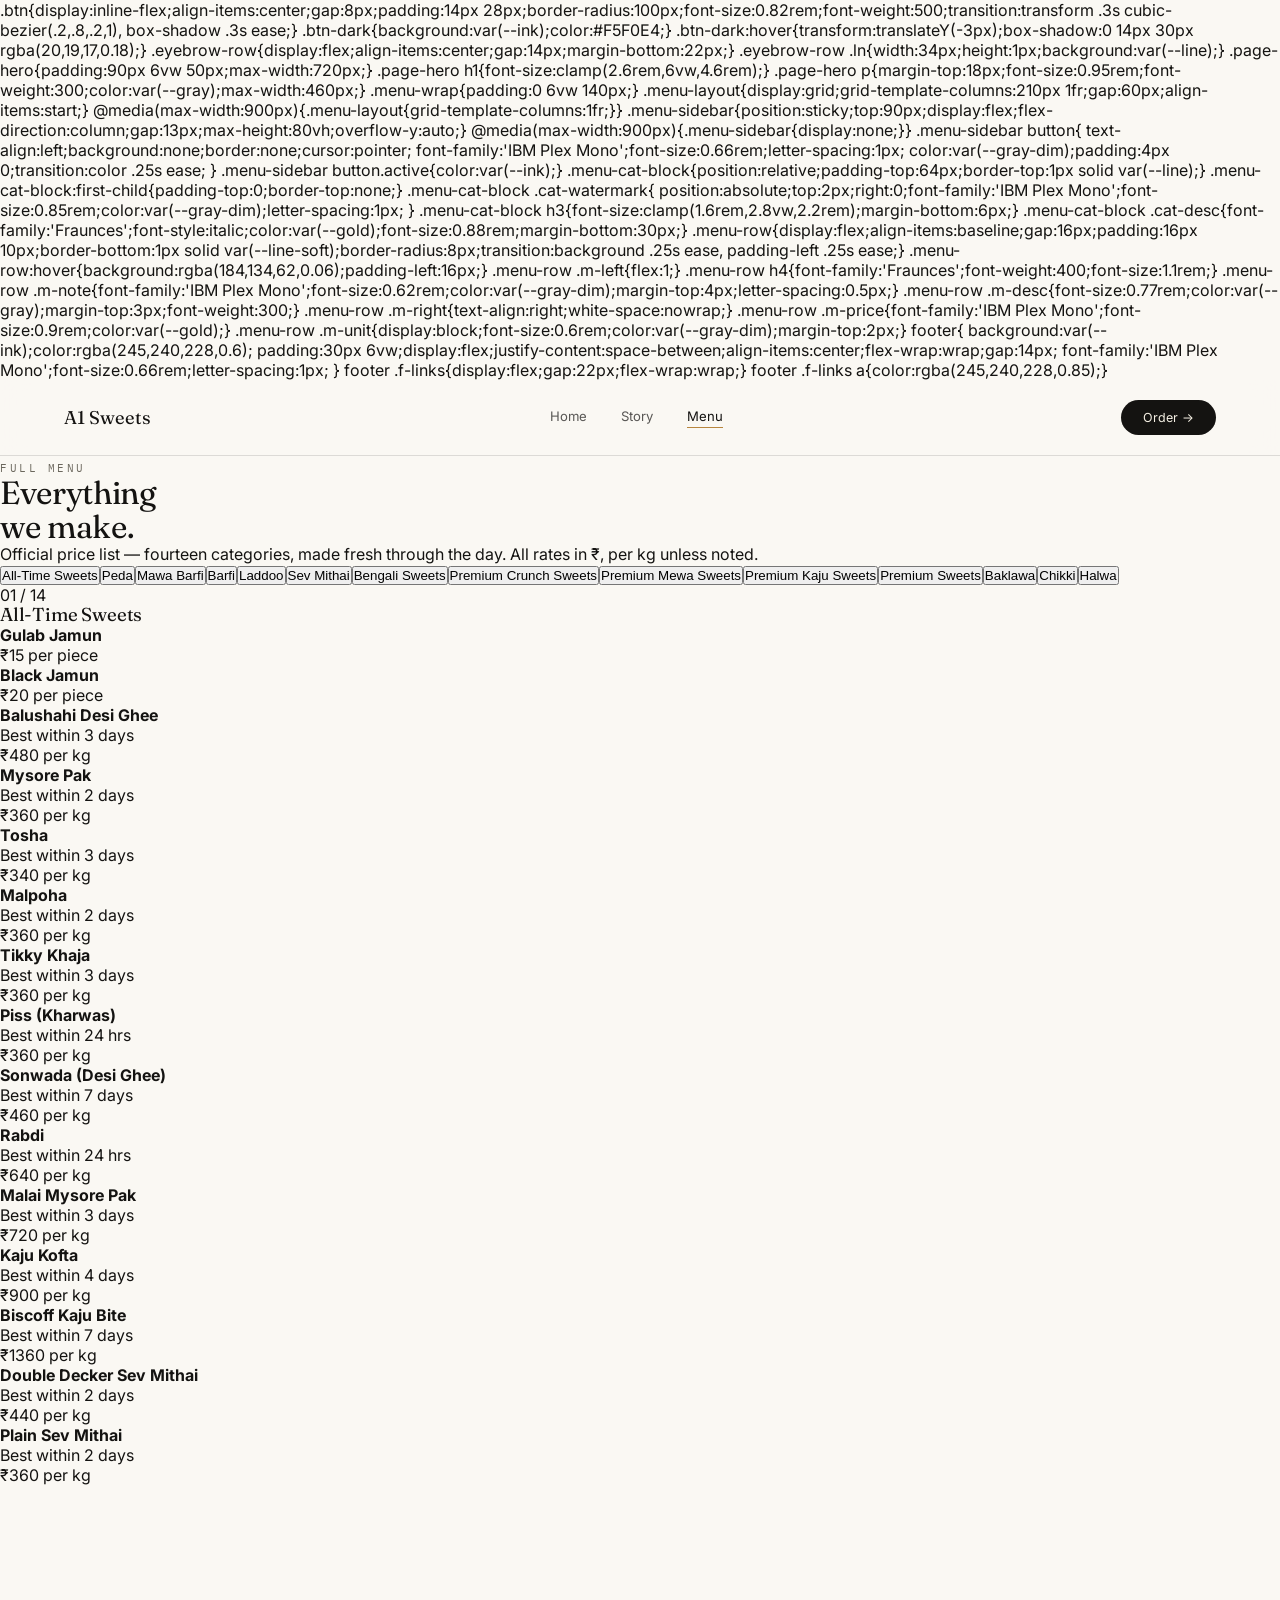
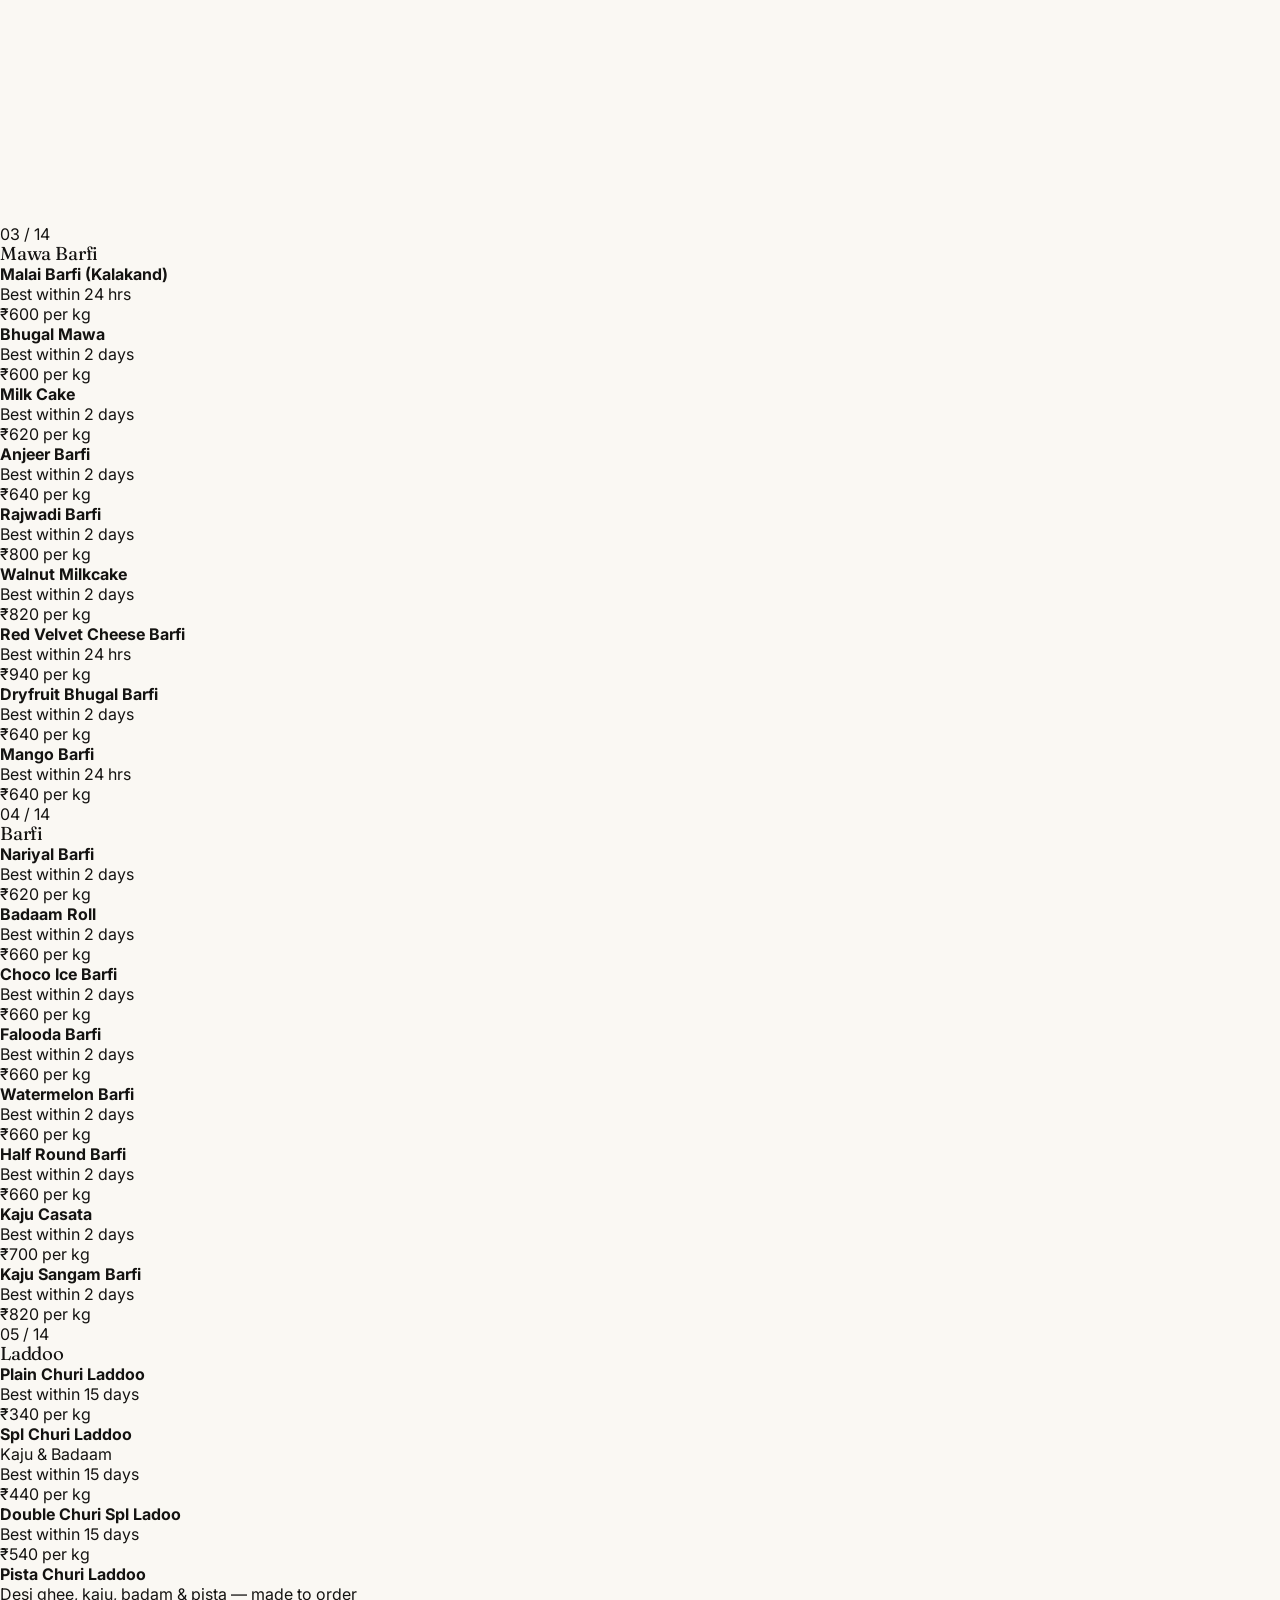
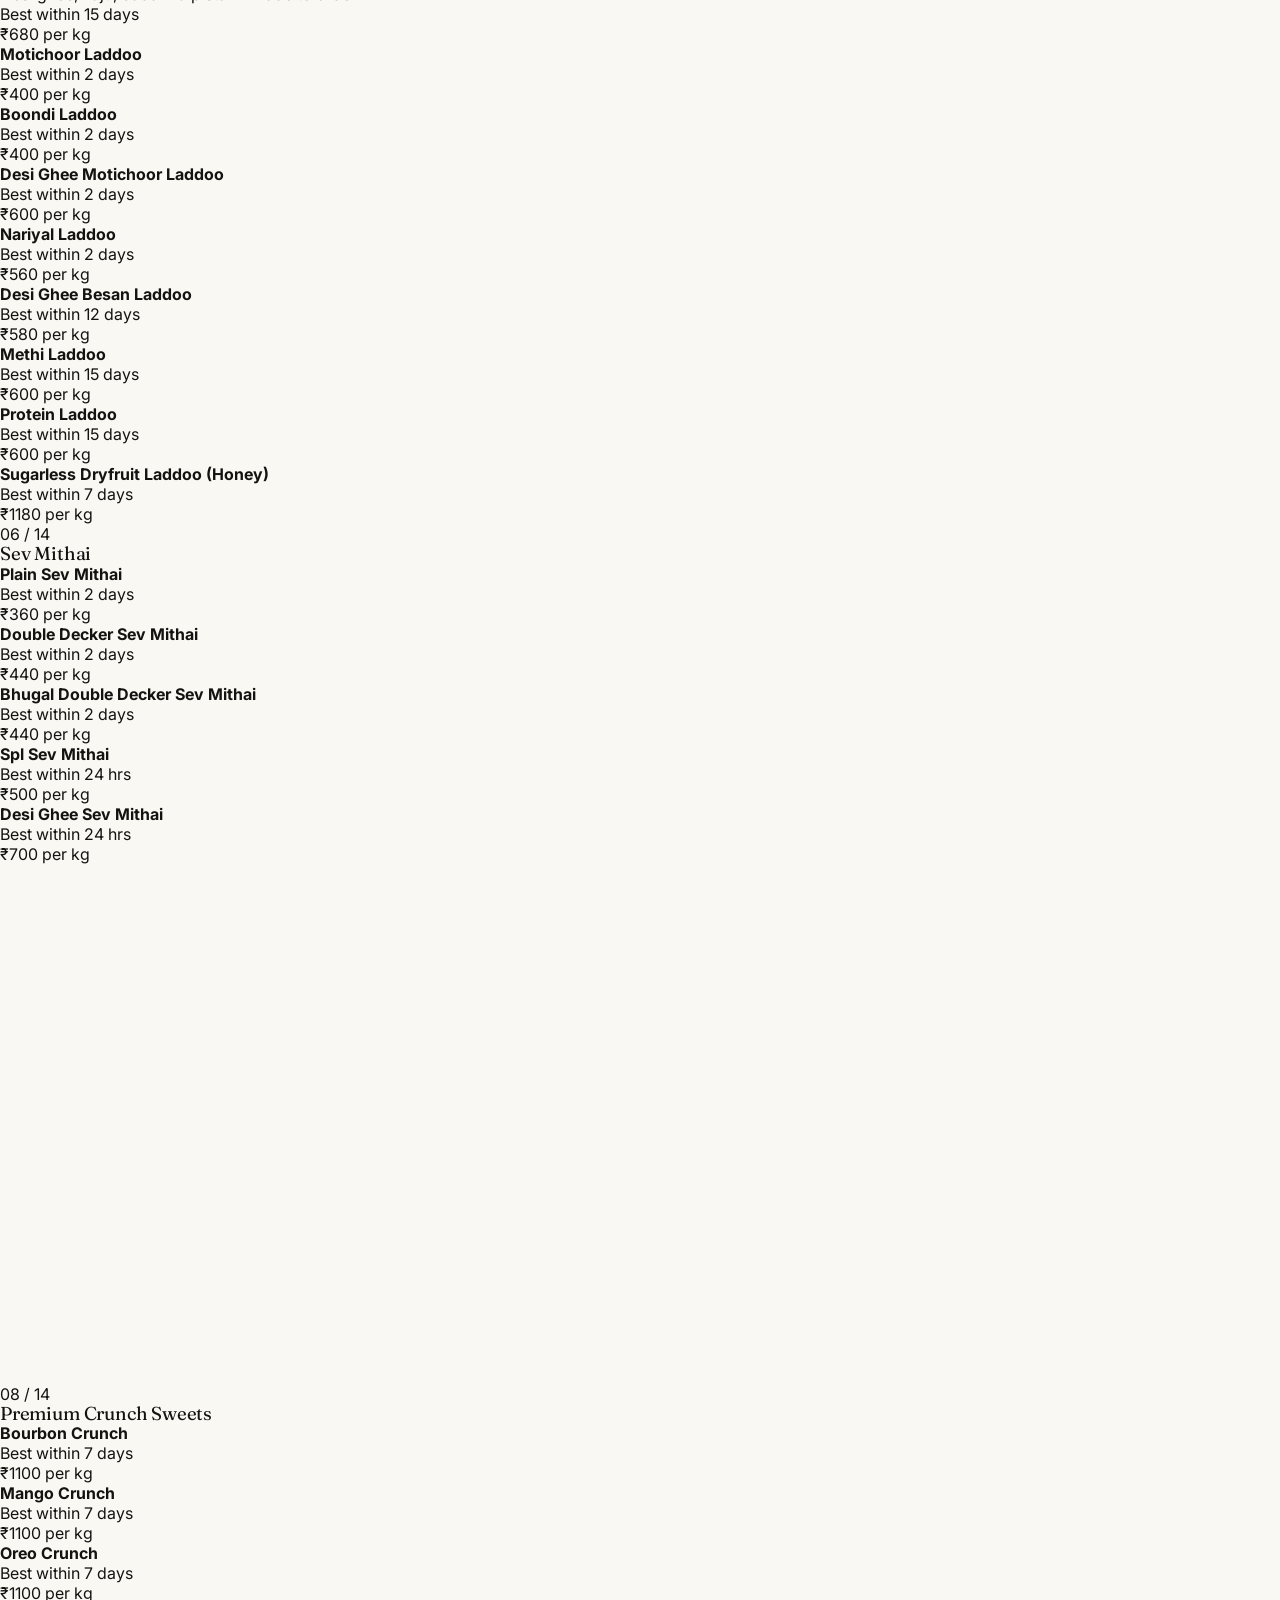
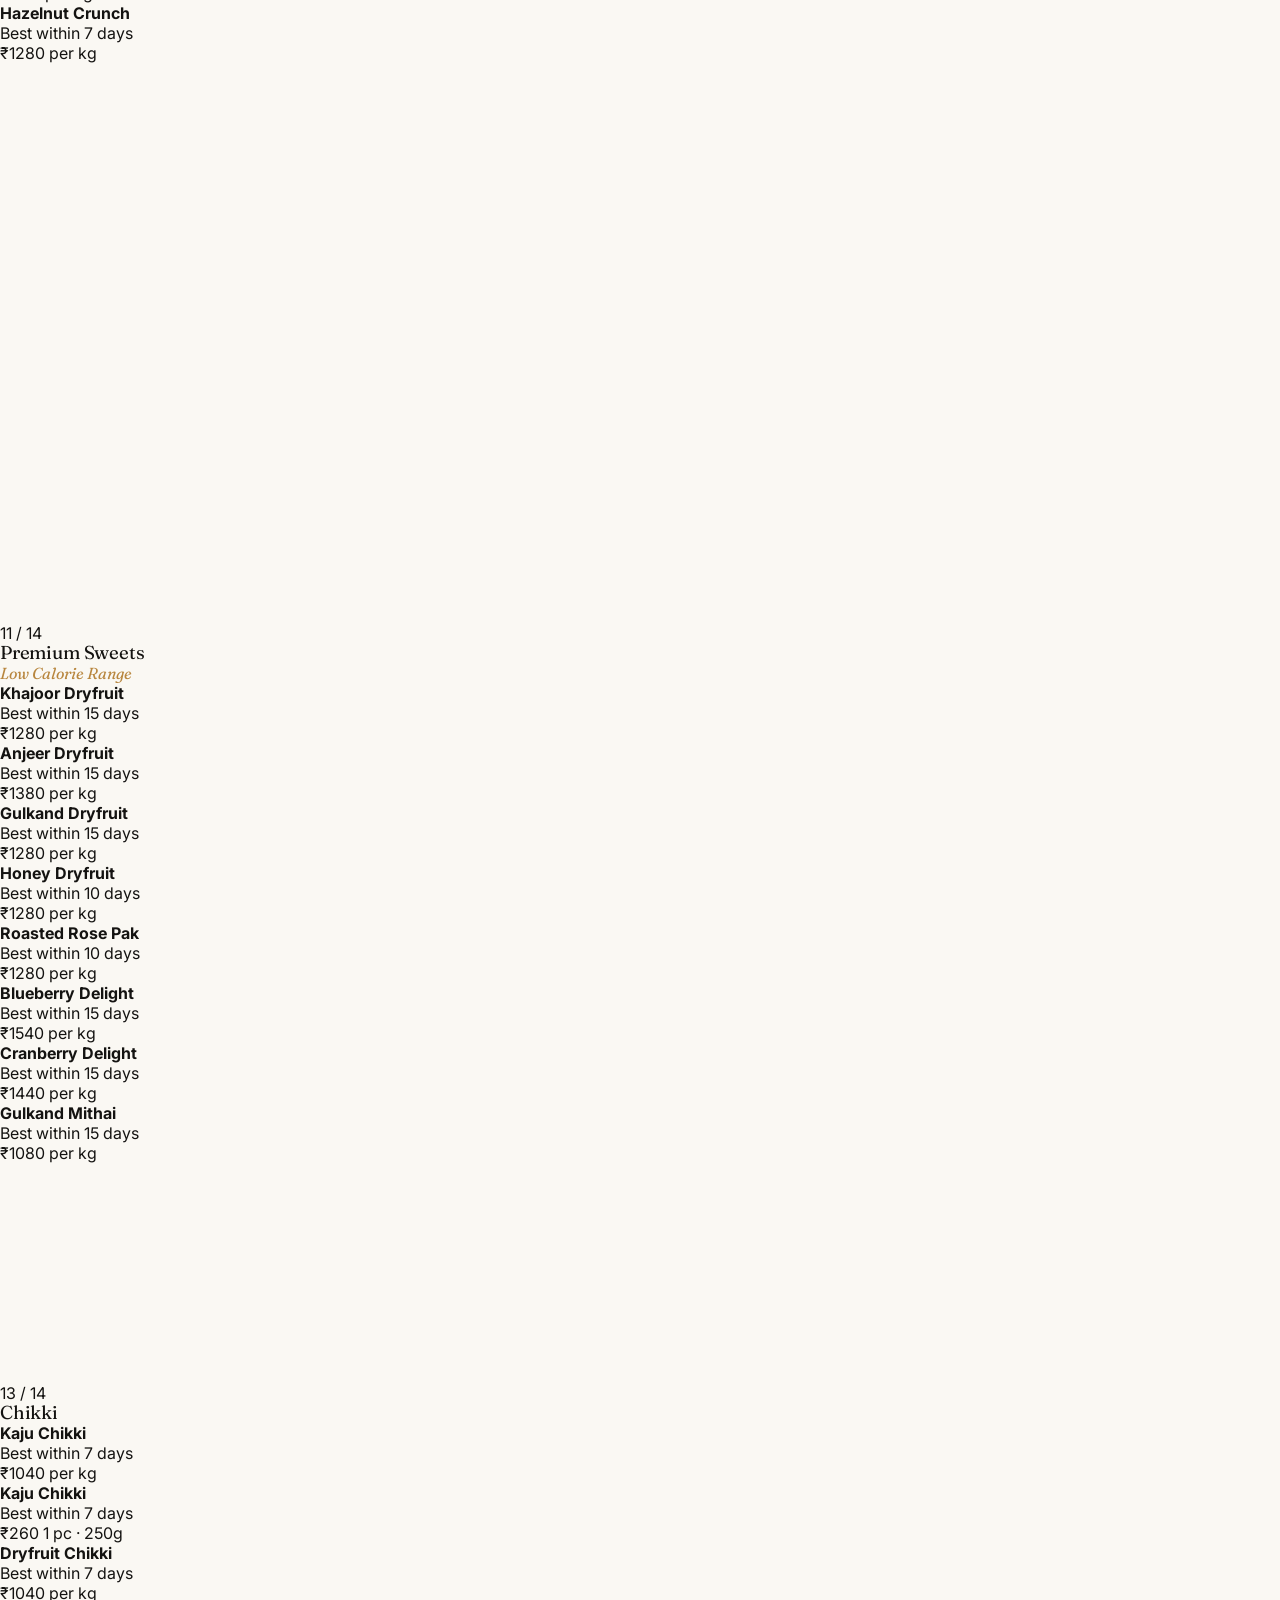
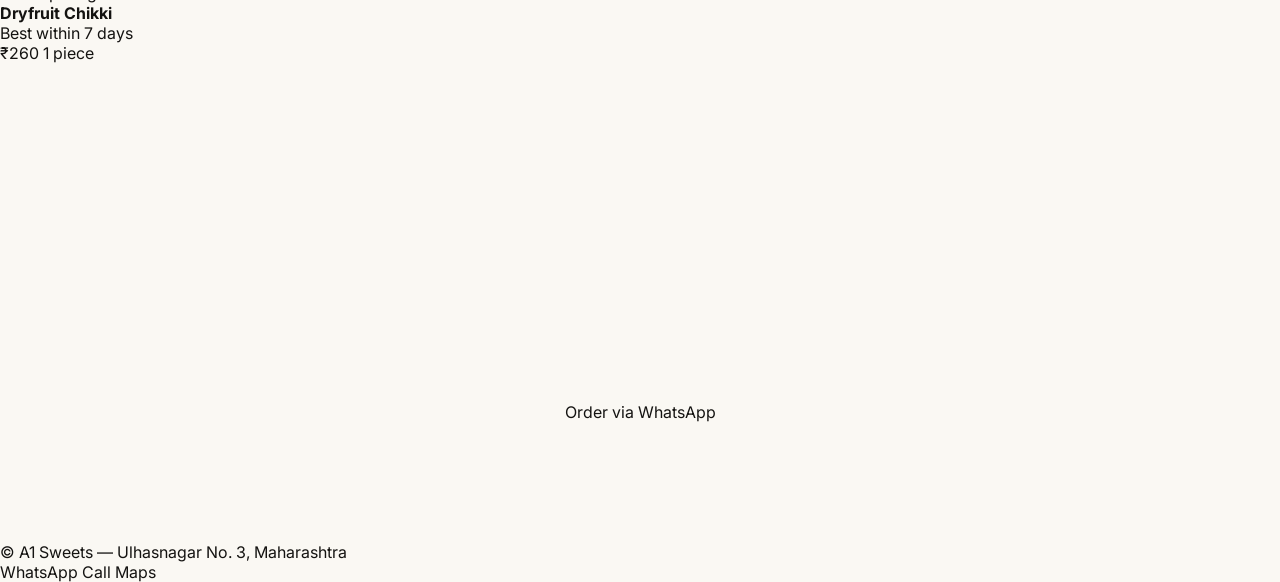
==== menu.html @ 5fde77cf "Add files via upload" ====
<!DOCTYPE html>
<html lang="en">
<head>
<meta charset="UTF-8">
<meta name="viewport" content="width=device-width, initial-scale=1.0">
<title>Full Menu — A1 Sweets</title>
<meta name="description" content="Complete price list — A1 Sweets, Ulhasnagar. Fourteen categories, made fresh daily.">
<link rel="preconnect" href="https://fonts.googleapis.com">
<link href="https://fonts.googleapis.com/css2?family=Fraunces:ital,opsz,wght@0,9..144,300;0,9..144,400;0,9..144,500;0,9..144,600;1,9..144,400;1,9..144,500&family=Inter:wght@300;400;500;600;700&family=IBM+Plex+Mono:wght@400;500&display=swap" rel="stylesheet">
<link rel="icon" href="data:image/svg+xml,%3Csvg xmlns='http://www.w3.org/2000/svg' viewBox='0 0 100 100'%3E%3Crect width='100' height='100' fill='%23141311'/%3E%3Ctext x='50' y='62' font-family='Georgia,serif' font-size='46' fill='%23D8A857' text-anchor='middle'%3EA1%3C/text%3E%3C/svg%3E">
<style>
  :root{
    --bg:#FAF8F3; --panel:#F2EEE3; --ink:#141311; --gray:#6B675D; --gray-dim:#C7C0AF;
    --gold:#B8863E; --gold-bright:#D8A857; --line: rgba(20,19,17,0.13); --line-soft: rgba(20,19,17,0.07);
  }
  *{margin:0;padding:0;box-sizing:border-box;}
  body{background:var(--bg);color:var(--ink);font-family:'Inter',sans-serif;-webkit-font-smoothing:antialiased;
    opacity:0;transition:opacity .6s ease;}
  body.loaded{opacity:1;}
  h1,h2,h3{font-family:'Fraunces',serif;font-weight:400;line-height:1.06;letter-spacing:-0.01em;}
  i,em{font-style:italic;font-family:'Fraunces',serif;color:var(--gold);}
  .eyebrow{font-family:'IBM Plex Mono',monospace;font-size:0.68rem;letter-spacing:2.5px;text-transform:uppercase;color:var(--gray);}
  a{color:inherit;text-decoration:none;}
  section{position:relative;}
  ::selection{background:var(--ink);color:var(--bg);}

  .reveal{opacity:0;transform:translateY(24px);transition:opacity .8s cubic-bezier(.2,.7,.2,1), transform .8s cubic-bezier(.2,.7,.2,1);}
  .reveal.in{opacity:1;transform:translateY(0);}
  @media (prefers-reduced-motion: reduce){ .reveal{opacity:1;transform:none;transition:none;} }

  #totop{
    position:fixed;right:22px;bottom:22px;z-index:90;
    width:46px;height:46px;border-radius:50%;background:var(--ink);color:#F5F0E4;
    display:flex;align-items:center;justify-content:center;font-size:1rem;
    opacity:0;pointer-events:none;transform:translateY(10px);
    transition:opacity .3s ease, transform .3s ease;
  }
  #totop.show{opacity:1;pointer-events:auto;transform:translateY(0);}

  nav{
    position:sticky;top:0;z-index:100;
    display:flex;justify-content:space-between;align-items:center;
    padding:20px 5vw;background:rgba(250,248,243,0.88);backdrop-filter:blur(14px);
    border-bottom:1px solid var(--line);
  }
  nav .logotype{font-family:'Fraunces';font-size:1.15rem;}
  nav .nav-links{display:flex;gap:34px;font-size:0.82rem;}
  nav .nav-links a{opacity:0.7;transition:opacity .2s;position:relative;padding-bottom:4px;}
  nav .nav-links a.active, nav .nav-links a:hover{opacity:1;}
  nav .nav-links a.active::after{content:"";position:absolute;left:0;right:0;bottom:0;height:1px;background:var(--gold);}
  nav .nav-cta{background:var(--ink);color:#F5F0E4;padding:10px 22px;border-radius:100px;font-size:0.78rem;transition:transform .25s ease;}
  nav .nav-cta:hover{transform:scale(1.04);}
  #burger{display:none;background:none;border:none;cursor:pointer;width:26px;height:18px;position:relative;}
  #burger span{position:absolute;left:0;right:0;height:1px;background:var(--ink);transition:transform .3s ease, opacity .3s ease;}
  #burger span:nth-child(1){top:0;}
  #burger span:nth-child(2){top:50%;transform:translateY(-50%);}
  #burger span:nth-child(3){bottom:0;}
  #burger.open span:nth-child(1){transform:translateY(8.5px) rotate(45deg);}
  #burger.open span:nth-child(2){opacity:0;}
  #burger.open span:nth-child(3){transform:translateY(-8.5px) rotate(-45deg);}
  @media(max-width:760px){
    nav .nav-links{
      display:flex;flex-direction:column;gap:0;
      position:fixed;top:66px;left:0;right:0;background:var(--bg);
      border-bottom:1px solid var(--line);max-height:0;overflow:hidden;transition:max-height .35s ease;
    }
    nav .nav-links.open{max-height:260px;}
    nav .nav-links a{padding:16px 5vw;border-bottom:1px solid var(--line-soft);opacity:1;font-size:0.95rem;}
    nav .nav-links a.active::after{display:none;}
    nav .nav-links a.active{color:var(--gold);}
    #burger{display:block;}
  }

  /* mobile category strip (replaces hidden sidebar) */
  .cat-strip{display:none;}
  @media(max-width:900px){
    .cat-strip{
      display:flex;gap:8px;overflow-x:auto;padding:4px 6vw 18px;
      position:sticky;top:65px;z-index:50;background:var(--bg);
      border-bottom:1px solid var(--line);
    }
    .cat-strip::-webkit-scrollbar{display:none;}
    .cat-strip button{
      flex:none;padding:8px 16px;border-radius:100px;border:1px solid var(--line);
      background:none;font-family:'IBM Plex Mono';font-size:0.65rem;color:var(--gray);white-space:nowrap;
    }
    .cat-strip button.active{background:var(--ink);color:#F5F0E4;border-color:var(--ink);}
  }
</style>


  .btn{display:inline-flex;align-items:center;gap:8px;padding:14px 28px;border-radius:100px;font-size:0.82rem;font-weight:500;transition:transform .3s cubic-bezier(.2,.8,.2,1), box-shadow .3s ease;}
  .btn-dark{background:var(--ink);color:#F5F0E4;}
  .btn-dark:hover{transform:translateY(-3px);box-shadow:0 14px 30px rgba(20,19,17,0.18);}

  .eyebrow-row{display:flex;align-items:center;gap:14px;margin-bottom:22px;}
  .eyebrow-row .ln{width:34px;height:1px;background:var(--line);}

  .page-hero{padding:90px 6vw 50px;max-width:720px;}
  .page-hero h1{font-size:clamp(2.6rem,6vw,4.6rem);}
  .page-hero p{margin-top:18px;font-size:0.95rem;font-weight:300;color:var(--gray);max-width:460px;}

  .menu-wrap{padding:0 6vw 140px;}
  .menu-layout{display:grid;grid-template-columns:210px 1fr;gap:60px;align-items:start;}
  @media(max-width:900px){.menu-layout{grid-template-columns:1fr;}}
  .menu-sidebar{position:sticky;top:90px;display:flex;flex-direction:column;gap:13px;max-height:80vh;overflow-y:auto;}
  @media(max-width:900px){.menu-sidebar{display:none;}}
  .menu-sidebar button{
    text-align:left;background:none;border:none;cursor:pointer;
    font-family:'IBM Plex Mono';font-size:0.66rem;letter-spacing:1px;
    color:var(--gray-dim);padding:4px 0;transition:color .25s ease;
  }
  .menu-sidebar button.active{color:var(--ink);}

  .menu-cat-block{position:relative;padding-top:64px;border-top:1px solid var(--line);}
  .menu-cat-block:first-child{padding-top:0;border-top:none;}
  .menu-cat-block .cat-watermark{
    position:absolute;top:2px;right:0;font-family:'IBM Plex Mono';font-size:0.85rem;color:var(--gray-dim);letter-spacing:1px;
  }
  .menu-cat-block h3{font-size:clamp(1.6rem,2.8vw,2.2rem);margin-bottom:6px;}
  .menu-cat-block .cat-desc{font-family:'Fraunces';font-style:italic;color:var(--gold);font-size:0.88rem;margin-bottom:30px;}
  .menu-row{display:flex;align-items:baseline;gap:16px;padding:16px 10px;border-bottom:1px solid var(--line-soft);border-radius:8px;transition:background .25s ease, padding-left .25s ease;}
  .menu-row:hover{background:rgba(184,134,62,0.06);padding-left:16px;}
  .menu-row .m-left{flex:1;}
  .menu-row h4{font-family:'Fraunces';font-weight:400;font-size:1.1rem;}
  .menu-row .m-note{font-family:'IBM Plex Mono';font-size:0.62rem;color:var(--gray-dim);margin-top:4px;letter-spacing:0.5px;}
  .menu-row .m-desc{font-size:0.77rem;color:var(--gray);margin-top:3px;font-weight:300;}
  .menu-row .m-right{text-align:right;white-space:nowrap;}
  .menu-row .m-price{font-family:'IBM Plex Mono';font-size:0.9rem;color:var(--gold);}
  .menu-row .m-unit{display:block;font-size:0.6rem;color:var(--gray-dim);margin-top:2px;}

  footer{
    background:var(--ink);color:rgba(245,240,228,0.6);
    padding:30px 6vw;display:flex;justify-content:space-between;align-items:center;flex-wrap:wrap;gap:14px;
    font-family:'IBM Plex Mono';font-size:0.66rem;letter-spacing:1px;
  }
  footer .f-links{display:flex;gap:22px;flex-wrap:wrap;}
  footer .f-links a{color:rgba(245,240,228,0.85);}
</style>
</head>
<body>

<nav>
  <div class="logotype">A1 Sweets</div>
  <div class="nav-links" id="nav-links">
    <a href="index.html">Home</a>
    <a href="story.html">Story</a>
    <a href="menu.html" class="active">Menu</a>
  </div>
  <div style="display:flex;align-items:center;gap:18px;">
    <a class="nav-cta" href="https://wa.me/919881217775" target="_blank">Order →</a>
    <button id="burger" aria-label="Menu"><span></span><span></span><span></span></button>
  </div>
</nav>

<div class="page-hero reveal in">
  <div class="eyebrow-row"><span class="eyebrow">Full Menu</span><span class="ln"></span></div>
  <h1>Everything<br>we make.</h1>
  <p>Official price list — fourteen categories, made fresh through the day. All rates in ₹, per kg unless noted.</p>
</div>

<div class="cat-strip" id="cat-strip"></div>

<div class="menu-wrap">
  <div class="menu-layout">
    <div class="menu-sidebar" id="menu-sidebar"></div>
    <div id="menu-catalogue"></div>
  </div>
</div>

<section style="padding:0 6vw 120px;text-align:center;">
  <a class="btn btn-dark" href="https://wa.me/919881217775" target="_blank">Order via WhatsApp</a>
</section>

<footer>
  <span>© A1 Sweets — Ulhasnagar No. 3, Maharashtra</span>
  <div class="f-links">
    <a href="https://wa.me/919881217775" target="_blank">WhatsApp</a>
    <a href="tel:+919881217775">Call</a>
    <a href="https://www.google.com/maps/place/?q=place_id:ChIJJ5w2LxWU5zsRBWfB-OZJGVU" target="_blank">Maps</a>
  </div>
</footer>

<button id="totop" aria-label="Back to top">↑</button>

<script>
  const MENU_DATA = [
    { cat:"All-Time Sweets", items:[
      {n:"Gulab Jamun", r:15, u:"per piece"},
      {n:"Black Jamun", r:20, u:"per piece"},
      {n:"Balushahi Desi Ghee", r:480, u:"per kg", note:"Best within 3 days"},
      {n:"Mysore Pak", r:360, u:"per kg", note:"Best within 2 days"},
      {n:"Tosha", r:340, u:"per kg", note:"Best within 3 days"},
      {n:"Malpoha", r:360, u:"per kg", note:"Best within 2 days"},
      {n:"Tikky Khaja", r:360, u:"per kg", note:"Best within 3 days"},
      {n:"Piss (Kharwas)", r:360, u:"per kg", note:"Best within 24 hrs"},
      {n:"Sonwada (Desi Ghee)", r:460, u:"per kg", note:"Best within 7 days"},
      {n:"Rabdi", r:640, u:"per kg", note:"Best within 24 hrs"},
      {n:"Malai Mysore Pak", r:720, u:"per kg", note:"Best within 3 days"},
      {n:"Kaju Kofta", r:900, u:"per kg", note:"Best within 4 days"},
      {n:"Biscoff Kaju Bite", r:1360, u:"per kg", note:"Best within 7 days"},
      {n:"Double Decker Sev Mithai", r:440, u:"per kg", note:"Best within 2 days"},
      {n:"Plain Sev Mithai", r:360, u:"per kg", note:"Best within 2 days"}
    ]},
    { cat:"Peda", items:[
      {n:"Doodh Peda", r:600, u:"per kg", note:"Best within 2 days"},
      {n:"Rabdi Peda", r:640, u:"per kg", note:"Best within 2 days"},
      {n:"Kandhi Peda", r:640, u:"per kg", note:"Best within 3 days"},
      {n:"Kesar Peda", r:680, u:"per kg", note:"Best within 2 days"},
      {n:"Bhugal Peda", r:640, u:"per kg", note:"Best within 2 days"}
    ]},
    { cat:"Mawa Barfi", items:[
      {n:"Malai Barfi (Kalakand)", r:600, u:"per kg", note:"Best within 24 hrs"},
      {n:"Bhugal Mawa", r:600, u:"per kg", note:"Best within 2 days"},
      {n:"Milk Cake", r:620, u:"per kg", note:"Best within 2 days"},
      {n:"Anjeer Barfi", r:640, u:"per kg", note:"Best within 2 days"},
      {n:"Rajwadi Barfi", r:800, u:"per kg", note:"Best within 2 days"},
      {n:"Walnut Milkcake", r:820, u:"per kg", note:"Best within 2 days"},
      {n:"Red Velvet Cheese Barfi", r:940, u:"per kg", note:"Best within 24 hrs"},
      {n:"Dryfruit Bhugal Barfi", r:640, u:"per kg", note:"Best within 2 days"},
      {n:"Mango Barfi", r:640, u:"per kg", note:"Best within 24 hrs"}
    ]},
    { cat:"Barfi", items:[
      {n:"Nariyal Barfi", r:620, u:"per kg", note:"Best within 2 days"},
      {n:"Badaam Roll", r:660, u:"per kg", note:"Best within 2 days"},
      {n:"Choco Ice Barfi", r:660, u:"per kg", note:"Best within 2 days"},
      {n:"Falooda Barfi", r:660, u:"per kg", note:"Best within 2 days"},
      {n:"Watermelon Barfi", r:660, u:"per kg", note:"Best within 2 days"},
      {n:"Half Round Barfi", r:660, u:"per kg", note:"Best within 2 days"},
      {n:"Kaju Casata", r:700, u:"per kg", note:"Best within 2 days"},
      {n:"Kaju Sangam Barfi", r:820, u:"per kg", note:"Best within 2 days"}
    ]},
    { cat:"Laddoo", items:[
      {n:"Plain Churi Laddoo", r:340, u:"per kg", note:"Best within 15 days"},
      {n:"Spl Churi Laddoo", r:440, u:"per kg", d:"Kaju & Badaam", note:"Best within 15 days"},
      {n:"Double Churi Spl Ladoo", r:540, u:"per kg", note:"Best within 15 days"},
      {n:"Pista Churi Laddoo", r:680, u:"per kg", d:"Desi ghee, kaju, badam & pista — made to order", note:"Best within 15 days"},
      {n:"Motichoor Laddoo", r:400, u:"per kg", note:"Best within 2 days"},
      {n:"Boondi Laddoo", r:400, u:"per kg", note:"Best within 2 days"},
      {n:"Desi Ghee Motichoor Laddoo", r:600, u:"per kg", note:"Best within 2 days"},
      {n:"Nariyal Laddoo", r:560, u:"per kg", note:"Best within 2 days"},
      {n:"Desi Ghee Besan Laddoo", r:580, u:"per kg", note:"Best within 12 days"},
      {n:"Methi Laddoo", r:600, u:"per kg", note:"Best within 15 days"},
      {n:"Protein Laddoo", r:600, u:"per kg", note:"Best within 15 days"},
      {n:"Sugarless Dryfruit Laddoo (Honey)", r:1180, u:"per kg", note:"Best within 7 days"}
    ]},
    { cat:"Sev Mithai", items:[
      {n:"Plain Sev Mithai", r:360, u:"per kg", note:"Best within 2 days"},
      {n:"Double Decker Sev Mithai", r:440, u:"per kg", note:"Best within 2 days"},
      {n:"Bhugal Double Decker Sev Mithai", r:440, u:"per kg", note:"Best within 2 days"},
      {n:"Spl Sev Mithai", r:500, u:"per kg", note:"Best within 24 hrs"},
      {n:"Desi Ghee Sev Mithai", r:700, u:"per kg", note:"Best within 24 hrs"}
    ]},
    { cat:"Bengali Sweets", items:[
      {n:"Rasgulla", r:20, u:"per piece", note:"Same day fresh"},
      {n:"Rasmalai", r:35, u:"per piece", note:"Same day fresh"},
      {n:"Malai Sandwich", r:40, u:"per piece", note:"Same day fresh"},
      {n:"Rajbhog", r:40, u:"per piece", note:"Same day fresh"},
      {n:"ChumChum", r:45, u:"per piece", note:"Same day fresh"},
      {n:"Angoori Rasmalai", r:620, u:"per kg", note:"Same day fresh"},
      {n:"Jumbo Malai Sandwich", r:45, u:"per piece", note:"Same day fresh"},
      {n:"Half Round Sandwich", r:40, u:"per piece", note:"Same day fresh"}
    ]},
    { cat:"Premium Crunch Sweets", items:[
      {n:"Bourbon Crunch", r:1100, u:"per kg", note:"Best within 7 days"},
      {n:"Mango Crunch", r:1100, u:"per kg", note:"Best within 7 days"},
      {n:"Oreo Crunch", r:1100, u:"per kg", note:"Best within 7 days"},
      {n:"Hazelnut Crunch", r:1280, u:"per kg", note:"Best within 7 days"}
    ]},
    { cat:"Premium Mewa Sweets", items:[
      {n:"Mewa Bites", r:1120, u:"per kg", note:"Best within 5 days"},
      {n:"Mewa Bites (Rose)", r:1120, u:"per kg", note:"Best within 7 days"}
    ]},
    { cat:"Premium Kaju Sweets", items:[
      {n:"Kaju Katli", r:1100, u:"per kg", note:"Best within 5 days"},
      {n:"Kesar Kaju Katli", r:1360, u:"per kg", note:"Best within 7 days"},
      {n:"Black Current Kaju Katli", r:1360, u:"per kg", note:"Best within 7 days"},
      {n:"Biscoff Kaju Bite", r:1360, u:"per kg", note:"Best within 7 days"},
      {n:"Kaju Pan", r:1260, u:"per kg", note:"Best within 7 days"},
      {n:"Kaju Pista Rolls", r:1260, u:"per kg", note:"Best within 7 days"}
    ]},
    { cat:"Premium Sweets", d:"Low Calorie Range", items:[
      {n:"Khajoor Dryfruit", r:1280, u:"per kg", note:"Best within 15 days"},
      {n:"Anjeer Dryfruit", r:1380, u:"per kg", note:"Best within 15 days"},
      {n:"Gulkand Dryfruit", r:1280, u:"per kg", note:"Best within 15 days"},
      {n:"Honey Dryfruit", r:1280, u:"per kg", note:"Best within 10 days"},
      {n:"Roasted Rose Pak", r:1280, u:"per kg", note:"Best within 10 days"},
      {n:"Blueberry Delight", r:1540, u:"per kg", note:"Best within 15 days"},
      {n:"Cranberry Delight", r:1440, u:"per kg", note:"Best within 15 days"},
      {n:"Gulkand Mithai", r:1080, u:"per kg", note:"Best within 15 days"}
    ]},
    { cat:"Baklawa", items:[
      {n:"Walnut Baklawa", r:1300, u:"per kg", note:"Best within 7 days"},
      {n:"Dryfruit Tart", r:1560, u:"per kg", note:"Best within 7 days"},
      {n:"Dryfruit Pyramid", r:1100, u:"per kg", note:"Best within 7 days"}
    ]},
    { cat:"Chikki", items:[
      {n:"Kaju Chikki", r:1040, u:"per kg", note:"Best within 7 days"},
      {n:"Kaju Chikki", r:260, u:"1 pc · 250g", note:"Best within 7 days"},
      {n:"Dryfruit Chikki", r:1040, u:"per kg", note:"Best within 7 days"},
      {n:"Dryfruit Chikki", r:260, u:"1 piece", note:"Best within 7 days"}
    ]},
    { cat:"Halwa", items:[
      {n:"Green Kaju Halwa", r:300, u:"per kg", note:"Best within 15 days"},
      {n:"Orange Badam Halwa", r:360, u:"per kg", note:"Best within 15 days"},
      {n:"Desi Ghee Mahim Halwa", r:740, u:"per kg", note:"Best within 15 days"},
      {n:"Mix Dryfruit Halwa", r:740, u:"per kg", note:"Best within 15 days"},
      {n:"Shahi Pista Halwa", r:1200, u:"per kg", note:"Best within 15 days"}
    ]}
  ];

  const sidebar = document.getElementById('menu-sidebar');
  const catStrip = document.getElementById('cat-strip');
  const catalogue = document.getElementById('menu-catalogue');

  MENU_DATA.forEach((group, i)=>{
    const num = String(i+1).padStart(2,'0');

    const sideBtn = document.createElement('button');
    sideBtn.textContent = group.cat;
    sideBtn.dataset.idx = i;
    sideBtn.addEventListener('click', ()=>{
      document.getElementById('cat-'+i).scrollIntoView({behavior:'smooth', block:'start'});
    });
    sidebar.appendChild(sideBtn);

    const stripBtn = document.createElement('button');
    stripBtn.textContent = group.cat;
    stripBtn.dataset.idx = i;
    stripBtn.addEventListener('click', ()=>{
      document.getElementById('cat-'+i).scrollIntoView({behavior:'smooth', block:'start'});
    });
    catStrip.appendChild(stripBtn);

    const block = document.createElement('div');
    block.className = 'menu-cat-block reveal';
    block.id = 'cat-'+i;
    block.innerHTML = `
      <div class="cat-watermark">${num} / ${String(MENU_DATA.length).padStart(2,'0')}</div>
      <h3>${group.cat}</h3>
      ${group.d ? `<div class="cat-desc"><i>${group.d}</i></div>` : ''}
      ${group.items.map(item=>`
        <div class="menu-row">
          <div class="m-left">
            <h4>${item.n}</h4>
            ${item.d ? `<div class="m-desc">${item.d}</div>` : ''}
            ${item.note ? `<div class="m-note">${item.note}</div>` : ''}
          </div>
          <div class="m-right">
            <span class="m-price">₹${item.r}</span>
            <span class="m-unit">${item.u}</span>
          </div>
        </div>
      `).join('')}
    `;
    catalogue.appendChild(block);
  });

  const blocks = document.querySelectorAll('.menu-cat-block');
  const sideBtns = sidebar.querySelectorAll('button');
  const stripBtns = catStrip.querySelectorAll('button');
  const spy = new IntersectionObserver((entries)=>{
    entries.forEach(entry=>{
      if(entry.isIntersecting){
        const idx = entry.target.id.split('-')[1];
        sideBtns.forEach(b=>b.classList.toggle('active', b.dataset.idx === idx));
        stripBtns.forEach(b=>b.classList.toggle('active', b.dataset.idx === idx));
      }
      if(entry.isIntersecting) entry.target.classList.add('in');
    });
  }, {rootMargin:'-20% 0px -70% 0px'});
  blocks.forEach(b=>spy.observe(b));

  document.addEventListener('DOMContentLoaded', ()=>{ document.body.classList.add('loaded'); });

  const burger = document.getElementById('burger');
  const navLinks = document.getElementById('nav-links');
  burger.addEventListener('click', ()=>{
    burger.classList.toggle('open');
    navLinks.classList.toggle('open');
  });

  const totop = document.getElementById('totop');
  window.addEventListener('scroll', ()=>{ totop.classList.toggle('show', window.scrollY > 700); });
  totop.addEventListener('click', ()=>window.scrollTo({top:0, behavior:'smooth'}));
</script>
</body>
</html>
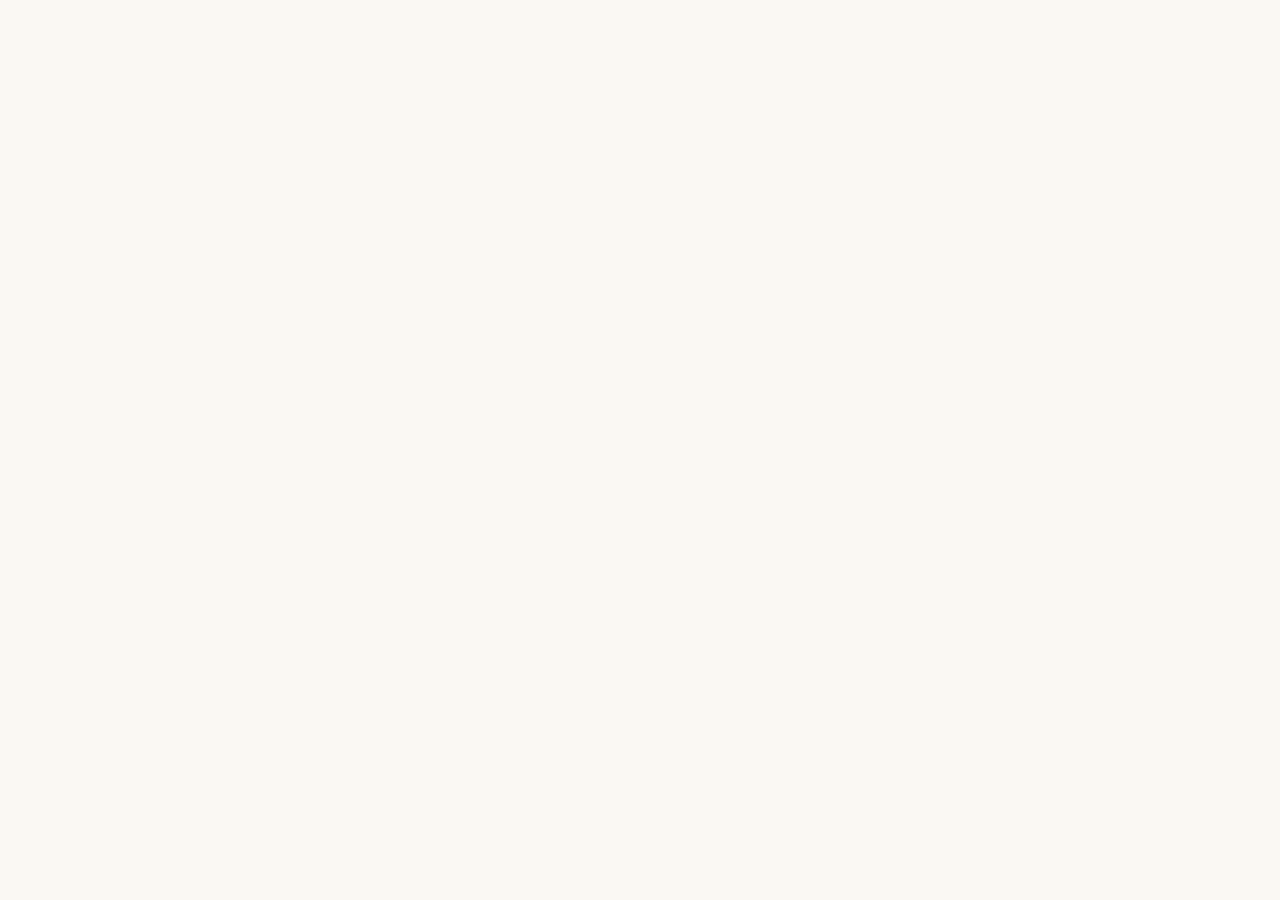
==== commit b9058236: "Remove event listeners for burger and scroll-to-top Removed unused event listeners for burger menu a" ====
--- a/menu.html
+++ b/menu.html
@@ -86,8 +86,6 @@
     }
     .cat-strip button.active{background:var(--ink);color:#F5F0E4;border-color:var(--ink);}
   }
-</style>
-
 
   .btn{display:inline-flex;align-items:center;gap:8px;padding:14px 28px;border-radius:100px;font-size:0.82rem;font-weight:500;transition:transform .3s cubic-bezier(.2,.8,.2,1), box-shadow .3s ease;}
   .btn-dark{background:var(--ink);color:#F5F0E4;}
@@ -375,14 +373,4 @@
 
   const burger = document.getElementById('burger');
   const navLinks = document.getElementById('nav-links');
-  burger.addEventListener('click', ()=>{
-    burger.classList.toggle('open');
-    navLinks.classList.toggle('open');
-  });
-
-  const totop = document.getElementById('totop');
-  window.addEventListener('scroll', ()=>{ totop.classList.toggle('show', window.scrollY > 700); });
-  totop.addEventListener('click', ()=>window.scrollTo({top:0, behavior:'smooth'}));
-</script>
-</body>
-</html>
+  burger.addEventListener('c
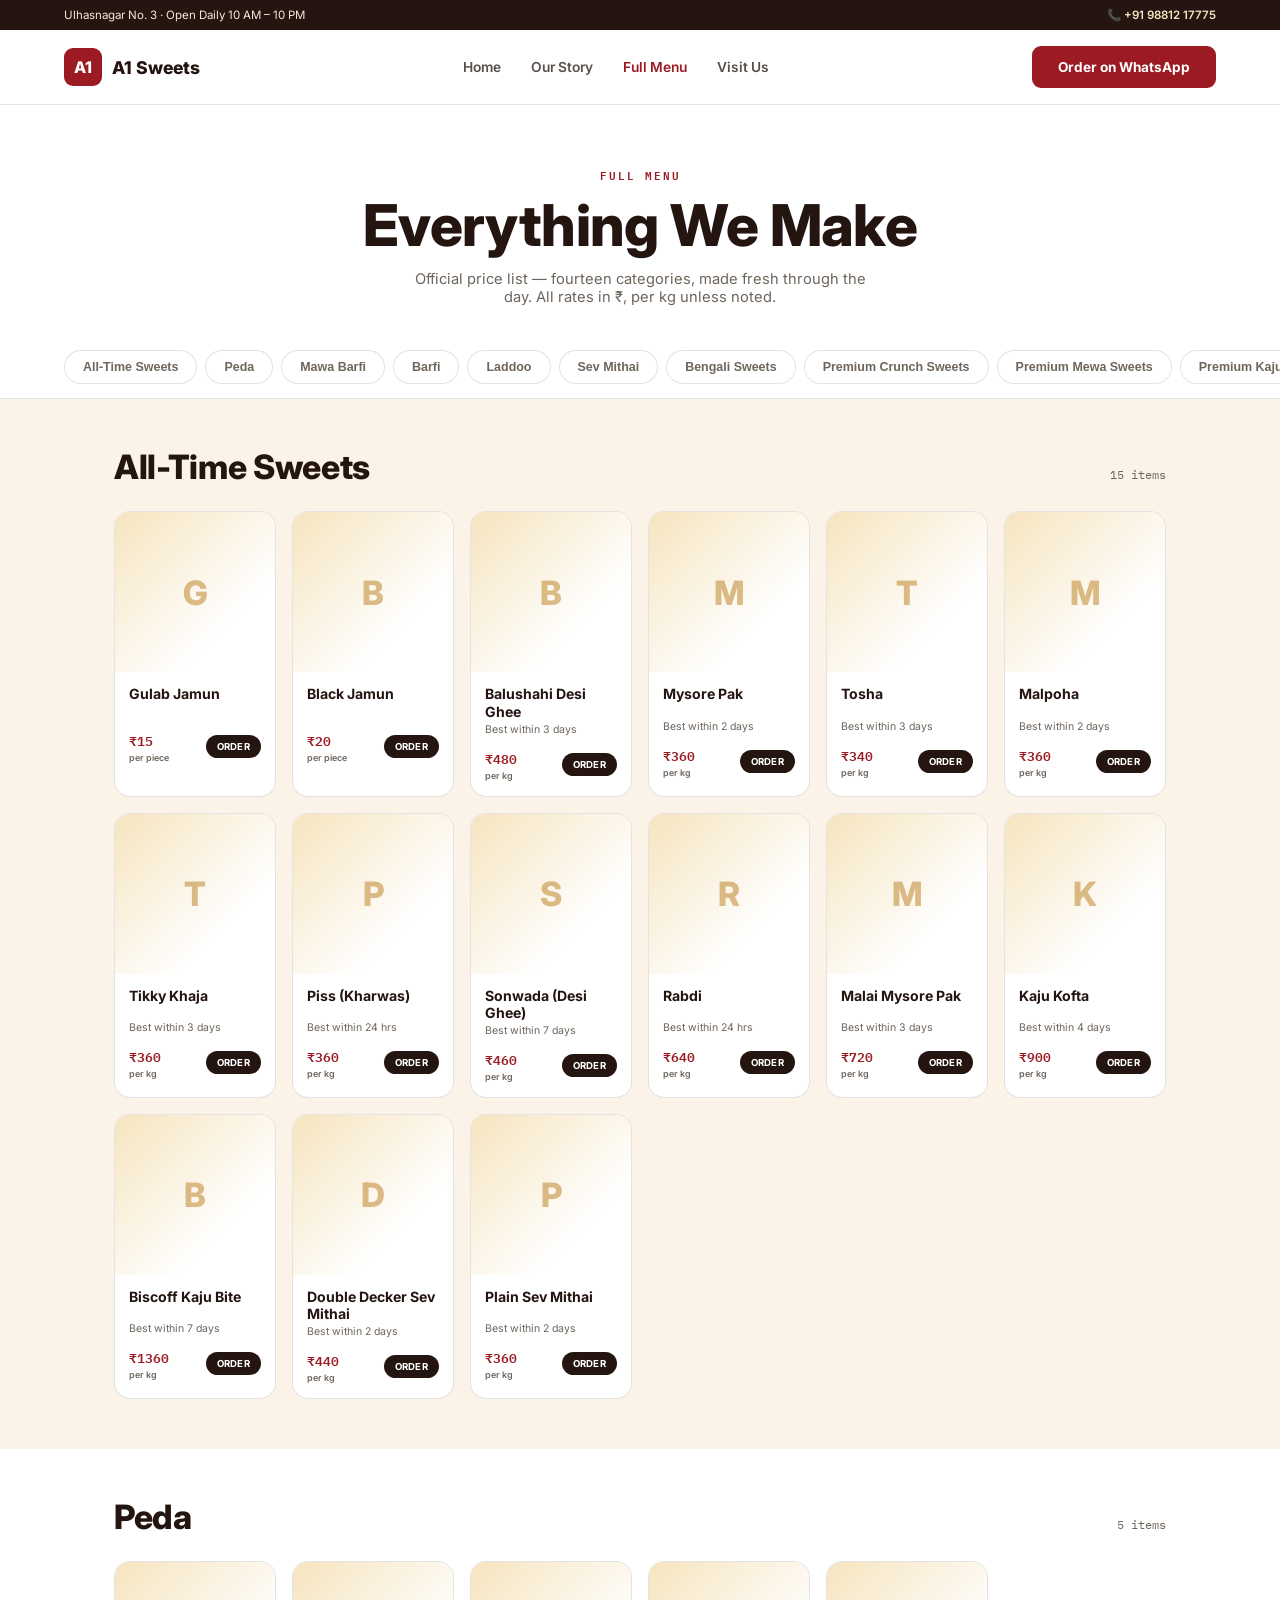
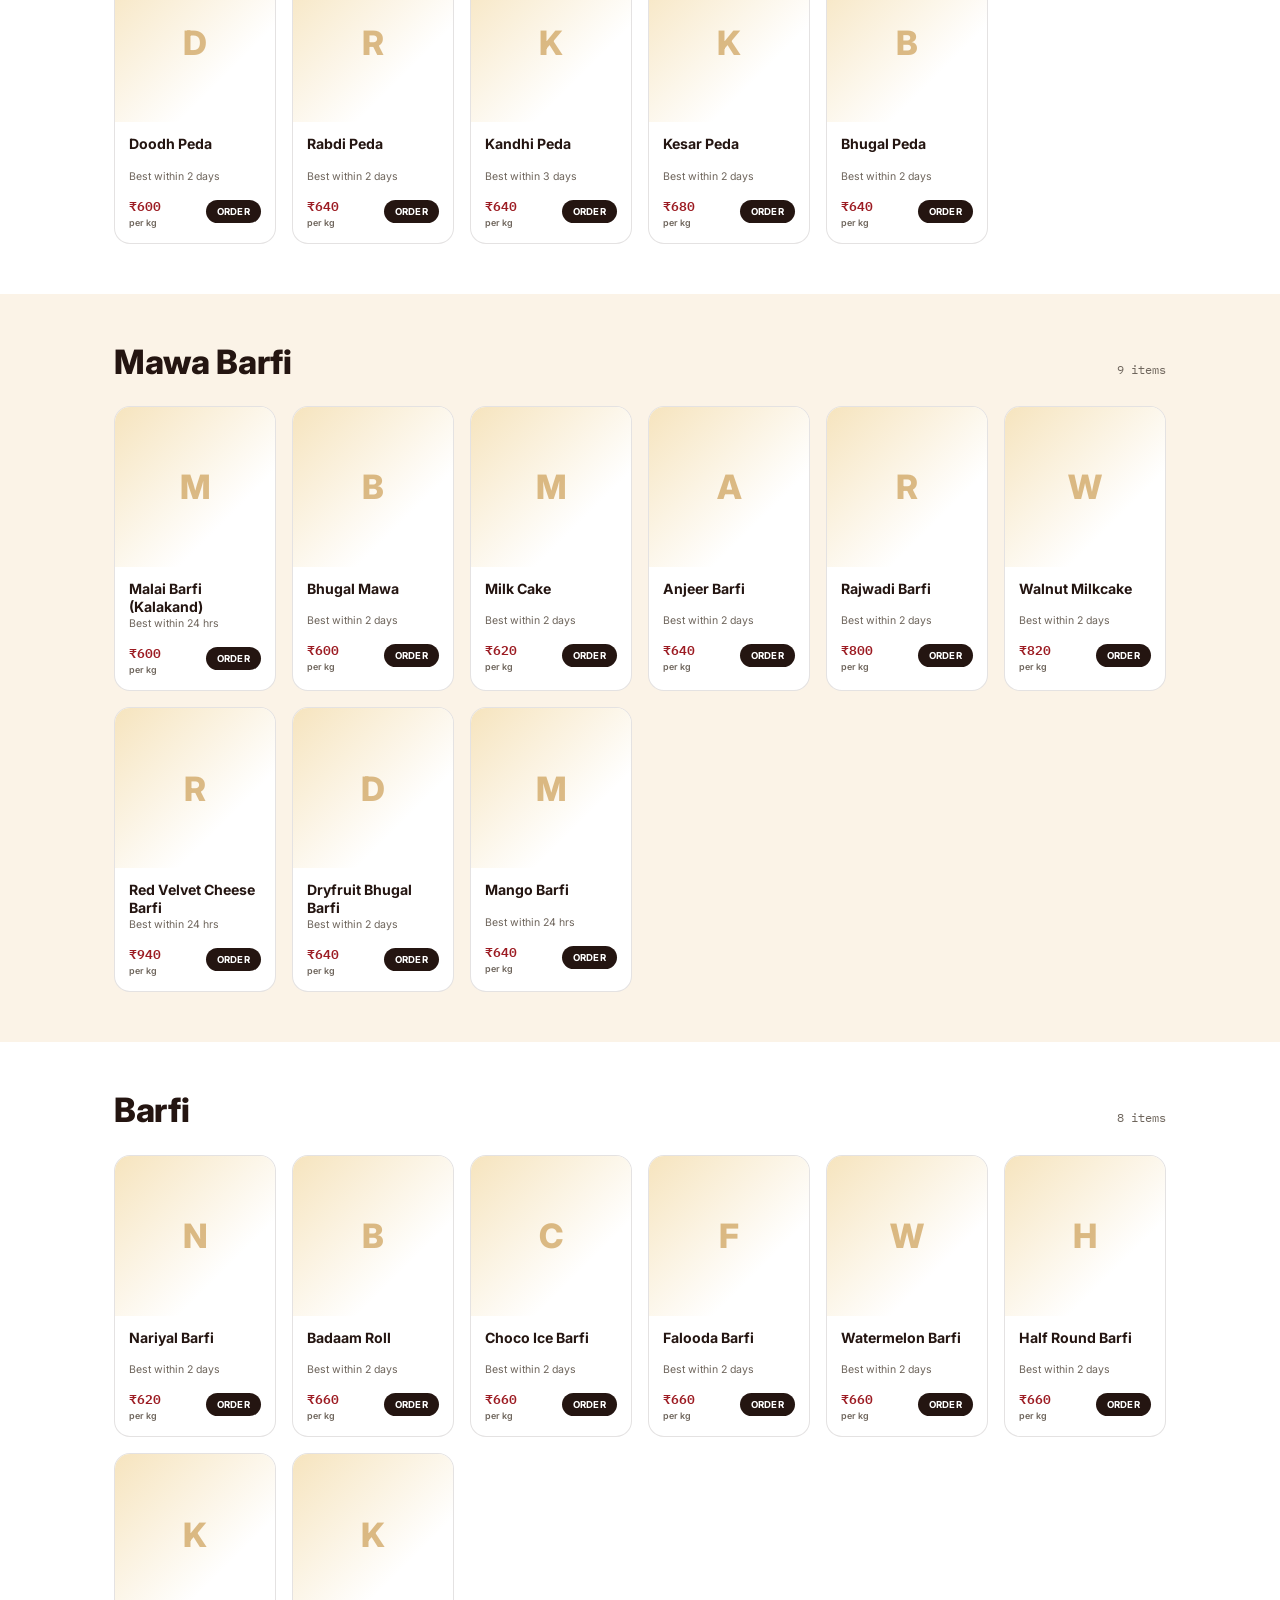
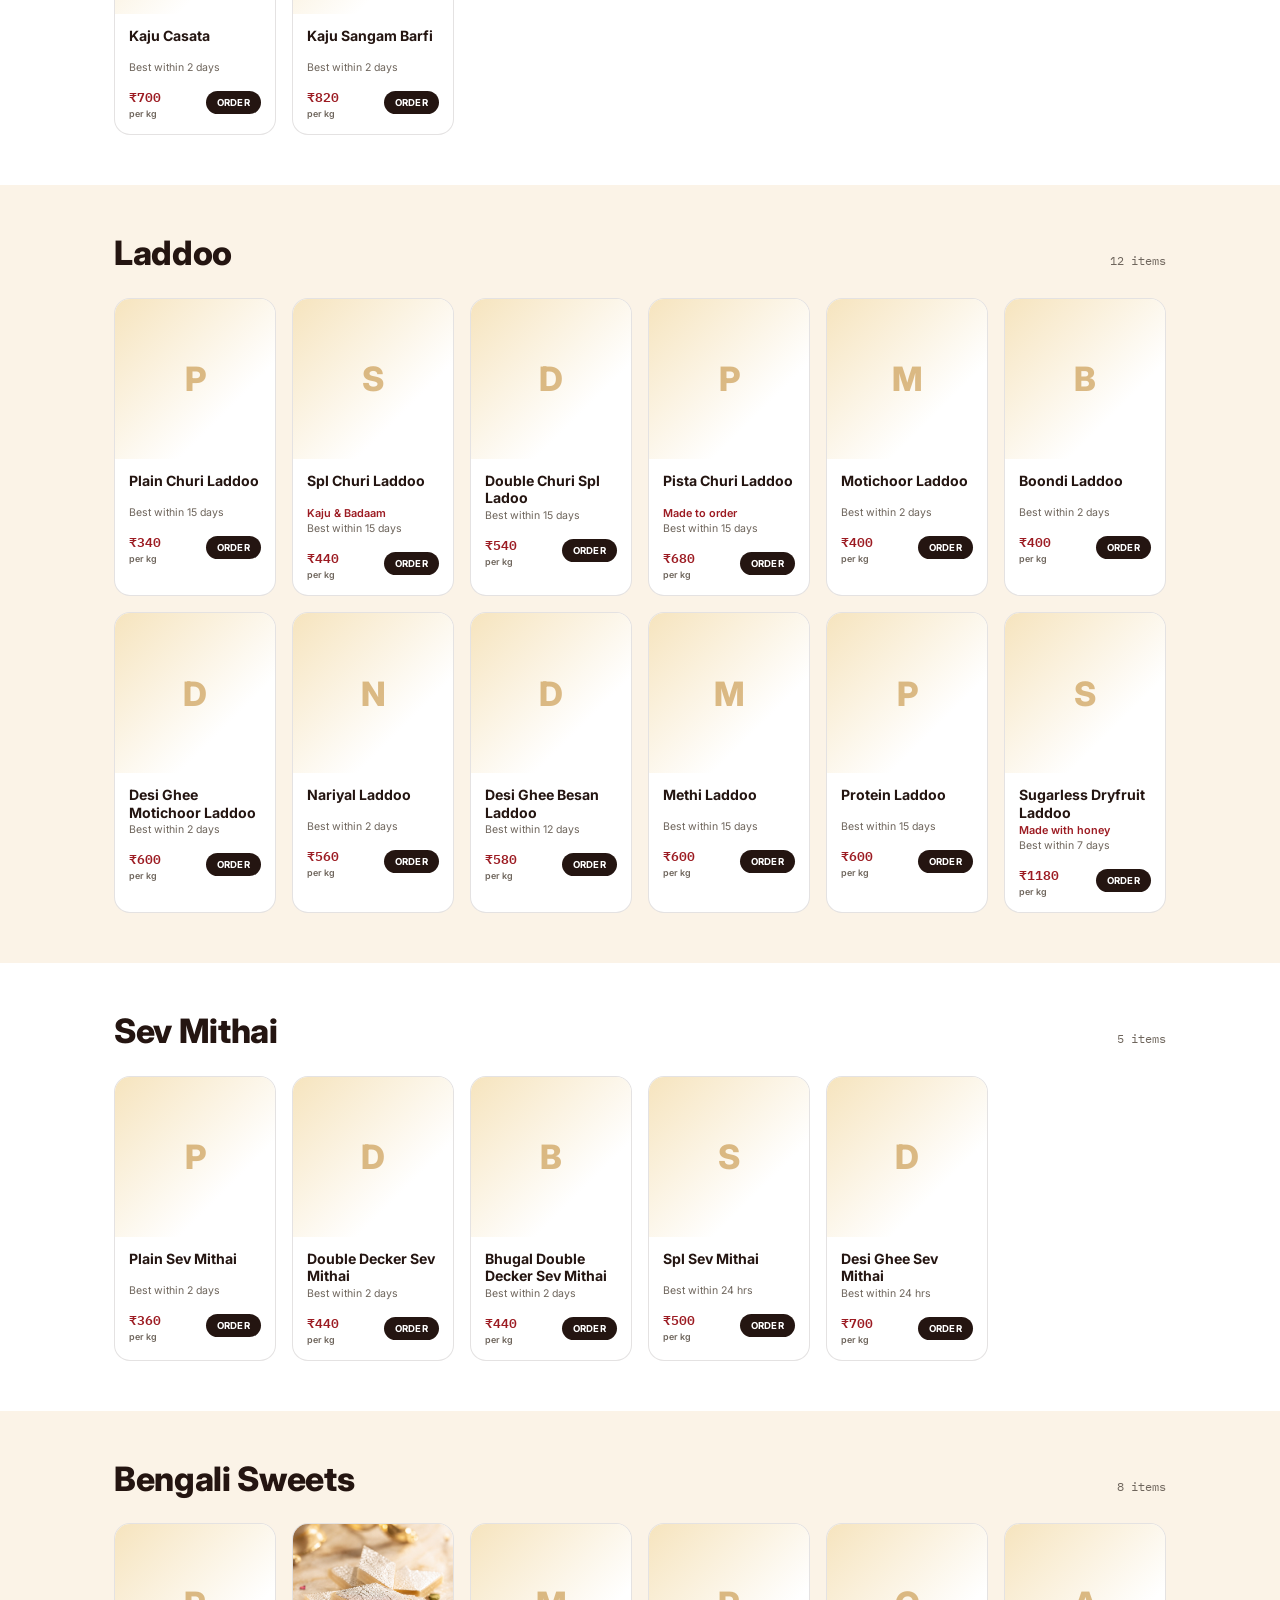
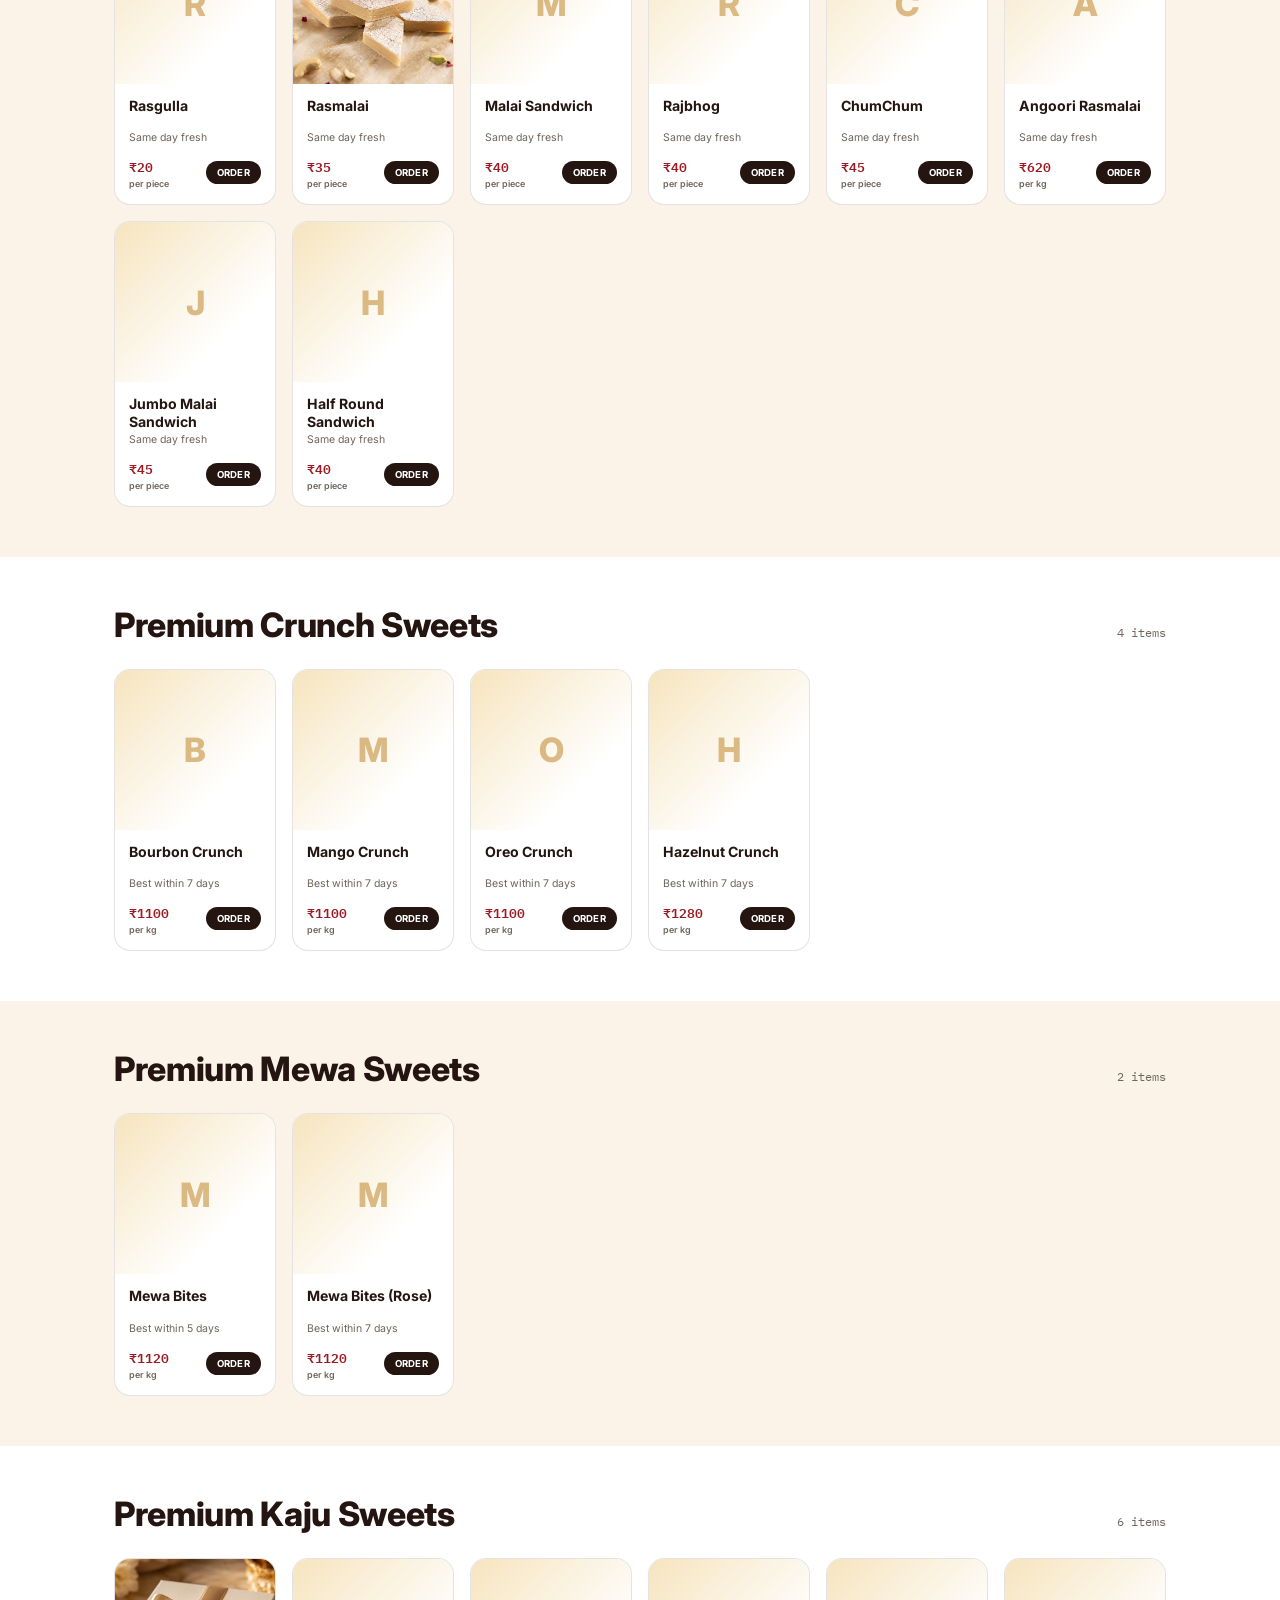
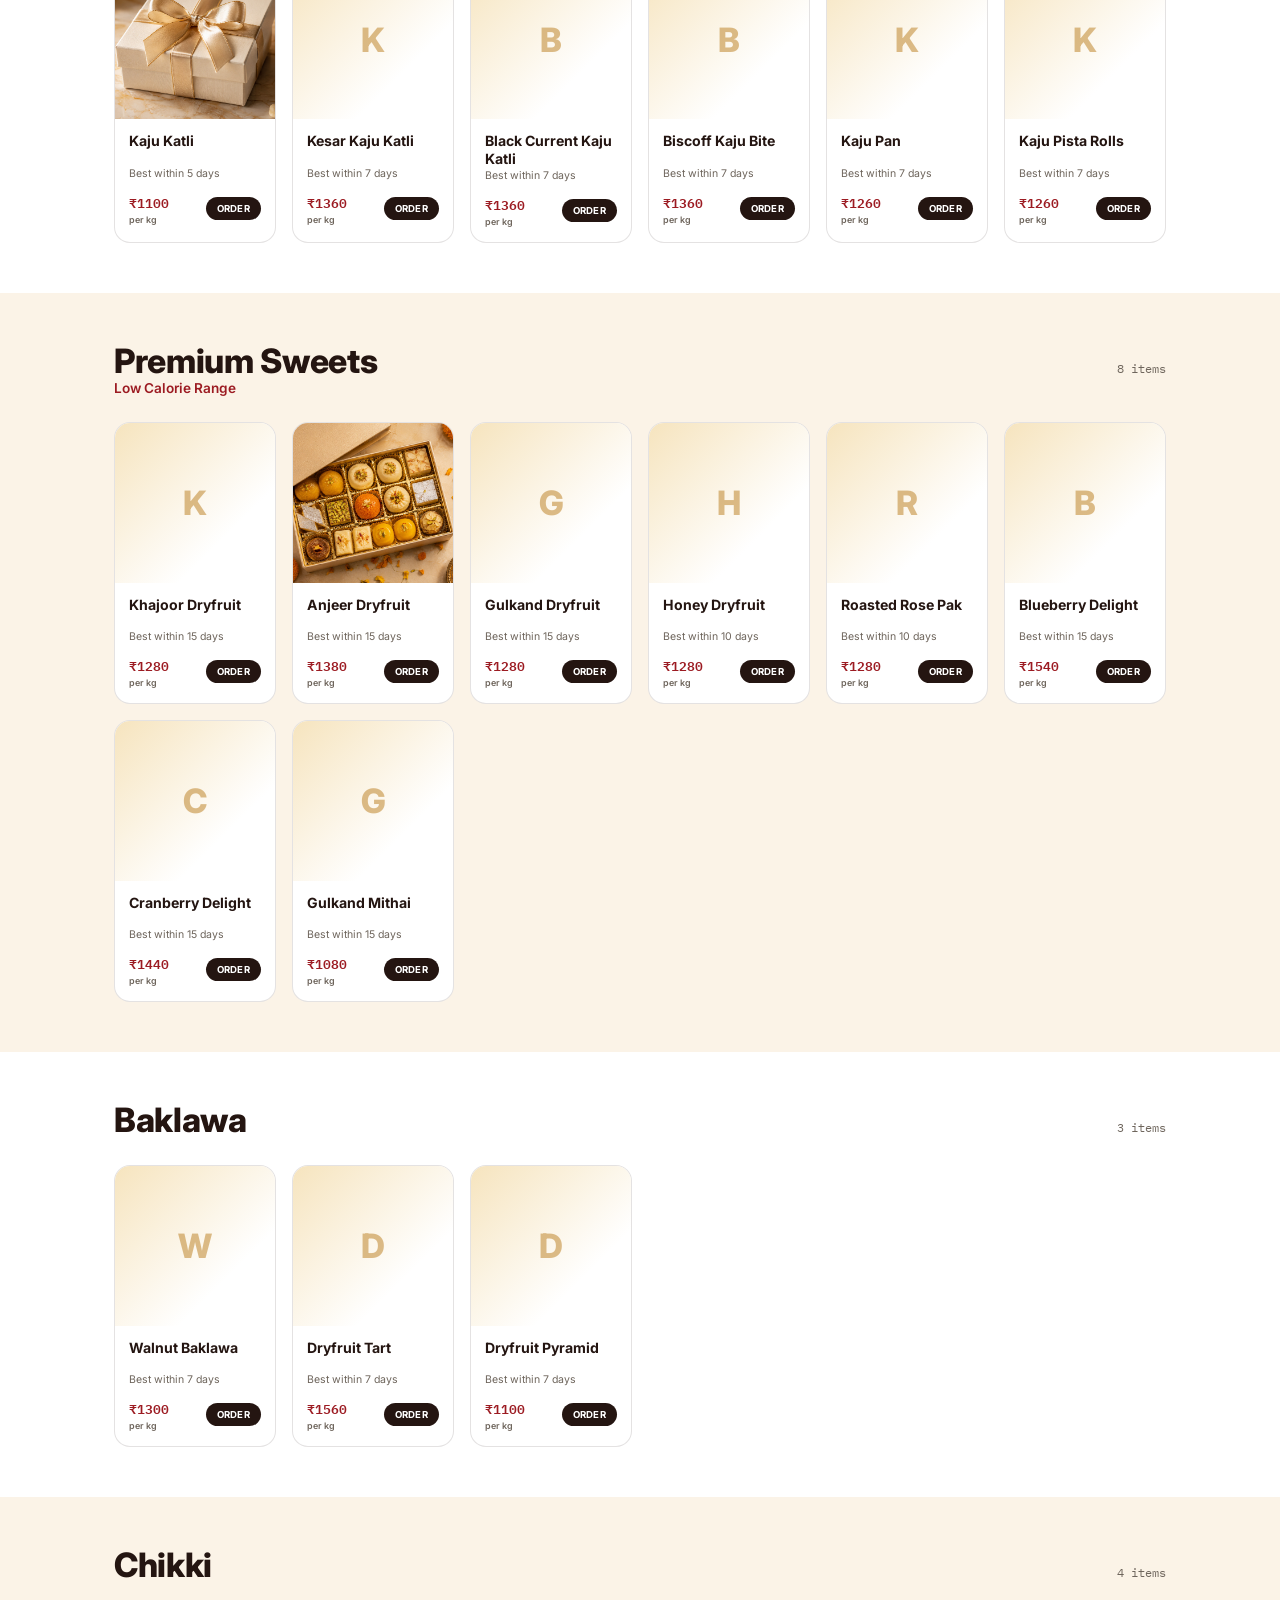
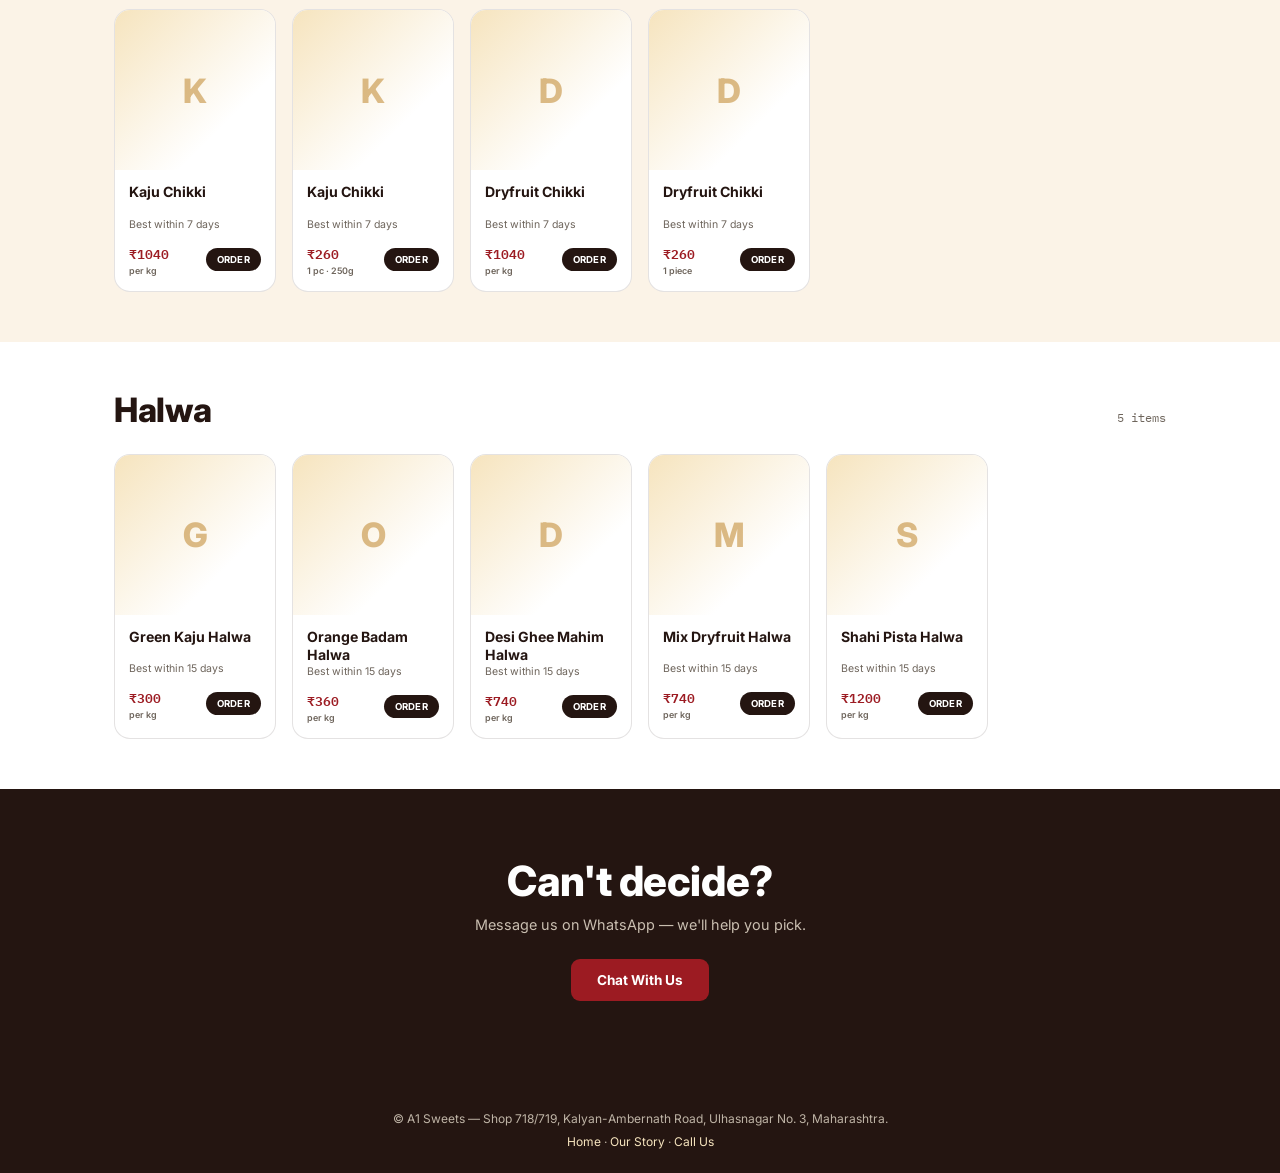
==== commit be628ecf: "Add files via upload" ====
--- a/menu.html
+++ b/menu.html
@@ -3,185 +3,187 @@
 <head>
 <meta charset="UTF-8">
 <meta name="viewport" content="width=device-width, initial-scale=1.0">
-<title>Full Menu — A1 Sweets</title>
-<meta name="description" content="Complete price list — A1 Sweets, Ulhasnagar. Fourteen categories, made fresh daily.">
+<title>Full Menu — A1 Sweets, Ulhasnagar</title>
+<meta name="description" content="Complete price list — A1 Sweets, Ulhasnagar. Fourteen categories, made fresh daily. Order on WhatsApp.">
+<link rel="icon" href="data:image/svg+xml,%3Csvg xmlns='http://www.w3.org/2000/svg' viewBox='0 0 100 100'%3E%3Crect width='100' height='100' rx='16' fill='%239C1B22'/%3E%3Ctext x='50' y='64' font-family='Arial,sans-serif' font-weight='800' font-size='42' fill='%23fff' text-anchor='middle'%3EA1%3C/text%3E%3C/svg%3E">
 <link rel="preconnect" href="https://fonts.googleapis.com">
-<link href="https://fonts.googleapis.com/css2?family=Fraunces:ital,opsz,wght@0,9..144,300;0,9..144,400;0,9..144,500;0,9..144,600;1,9..144,400;1,9..144,500&family=Inter:wght@300;400;500;600;700&family=IBM+Plex+Mono:wght@400;500&display=swap" rel="stylesheet">
-<link rel="icon" href="data:image/svg+xml,%3Csvg xmlns='http://www.w3.org/2000/svg' viewBox='0 0 100 100'%3E%3Crect width='100' height='100' fill='%23141311'/%3E%3Ctext x='50' y='62' font-family='Georgia,serif' font-size='46' fill='%23D8A857' text-anchor='middle'%3EA1%3C/text%3E%3C/svg%3E">
+<link href="https://fonts.googleapis.com/css2?family=Inter:wght@400;500;600;700;800;900&family=IBM+Plex+Mono:wght@500;600&display=swap" rel="stylesheet">
 <style>
   :root{
-    --bg:#FAF8F3; --panel:#F2EEE3; --ink:#141311; --gray:#6B675D; --gray-dim:#C7C0AF;
-    --gold:#B8863E; --gold-bright:#D8A857; --line: rgba(20,19,17,0.13); --line-soft: rgba(20,19,17,0.07);
+    --bg:#FFFFFF; --surface:#FBF3E7; --ink:#241511; --gray:#6E655C;
+    --red:#9C1B22; --red-dark:#7A141A; --gold:#C0872E; --gold-light:#F6E4BE;
+    --line: rgba(36,21,17,0.12);
   }
   *{margin:0;padding:0;box-sizing:border-box;}
   body{background:var(--bg);color:var(--ink);font-family:'Inter',sans-serif;-webkit-font-smoothing:antialiased;
-    opacity:0;transition:opacity .6s ease;}
+    opacity:0;transition:opacity .5s ease;}
   body.loaded{opacity:1;}
-  h1,h2,h3{font-family:'Fraunces',serif;font-weight:400;line-height:1.06;letter-spacing:-0.01em;}
-  i,em{font-style:italic;font-family:'Fraunces',serif;color:var(--gold);}
-  .eyebrow{font-family:'IBM Plex Mono',monospace;font-size:0.68rem;letter-spacing:2.5px;text-transform:uppercase;color:var(--gray);}
+  h1,h2,h3{font-weight:800;line-height:1.08;letter-spacing:-0.01em;}
   a{color:inherit;text-decoration:none;}
+  img{max-width:100%;display:block;}
   section{position:relative;}
-  ::selection{background:var(--ink);color:var(--bg);}
-
-  .reveal{opacity:0;transform:translateY(24px);transition:opacity .8s cubic-bezier(.2,.7,.2,1), transform .8s cubic-bezier(.2,.7,.2,1);}
+  .mono{font-family:'IBM Plex Mono',monospace;}
+
+  .reveal{opacity:0;transform:translateY(20px);transition:opacity .6s ease, transform .6s ease;}
   .reveal.in{opacity:1;transform:translateY(0);}
-  @media (prefers-reduced-motion: reduce){ .reveal{opacity:1;transform:none;transition:none;} }
-
-  #totop{
-    position:fixed;right:22px;bottom:22px;z-index:90;
-    width:46px;height:46px;border-radius:50%;background:var(--ink);color:#F5F0E4;
-    display:flex;align-items:center;justify-content:center;font-size:1rem;
-    opacity:0;pointer-events:none;transform:translateY(10px);
-    transition:opacity .3s ease, transform .3s ease;
-  }
-  #totop.show{opacity:1;pointer-events:auto;transform:translateY(0);}
-
-  nav{
-    position:sticky;top:0;z-index:100;
-    display:flex;justify-content:space-between;align-items:center;
-    padding:20px 5vw;background:rgba(250,248,243,0.88);backdrop-filter:blur(14px);
-    border-bottom:1px solid var(--line);
-  }
-  nav .logotype{font-family:'Fraunces';font-size:1.15rem;}
-  nav .nav-links{display:flex;gap:34px;font-size:0.82rem;}
-  nav .nav-links a{opacity:0.7;transition:opacity .2s;position:relative;padding-bottom:4px;}
-  nav .nav-links a.active, nav .nav-links a:hover{opacity:1;}
-  nav .nav-links a.active::after{content:"";position:absolute;left:0;right:0;bottom:0;height:1px;background:var(--gold);}
-  nav .nav-cta{background:var(--ink);color:#F5F0E4;padding:10px 22px;border-radius:100px;font-size:0.78rem;transition:transform .25s ease;}
-  nav .nav-cta:hover{transform:scale(1.04);}
-  #burger{display:none;background:none;border:none;cursor:pointer;width:26px;height:18px;position:relative;}
-  #burger span{position:absolute;left:0;right:0;height:1px;background:var(--ink);transition:transform .3s ease, opacity .3s ease;}
+  @media (prefers-reduced-motion: reduce){ .reveal{opacity:1;transform:none;} }
+
+  .wrap{max-width:1180px;margin:0 auto;padding:0 5vw;}
+  .eyebrow{font-family:'IBM Plex Mono';font-size:0.7rem;letter-spacing:2px;text-transform:uppercase;color:var(--red);font-weight:600;}
+
+  .btn{display:inline-flex;align-items:center;gap:8px;padding:13px 26px;border-radius:9px;font-size:0.85rem;font-weight:700;transition:transform .2s ease, box-shadow .2s ease, background .2s ease;}
+  .btn-red{background:var(--red);color:#fff;}
+  .btn-red:hover{background:var(--red-dark);transform:translateY(-2px);box-shadow:0 10px 22px rgba(156,27,34,0.3);}
+
+  /* TOPBAR + NAV (shared) */
+  .topbar{background:var(--ink);color:#F3E9D8;padding:8px 5vw;display:flex;justify-content:space-between;font-size:0.72rem;flex-wrap:wrap;gap:6px;}
+  .topbar a{color:var(--gold-light);font-weight:600;}
+  nav{position:sticky;top:0;z-index:100;background:#fff;display:flex;justify-content:space-between;align-items:center;padding:16px 5vw;border-bottom:1px solid var(--line);}
+  nav .logo{display:flex;align-items:center;gap:10px;}
+  nav .logo .mark{width:38px;height:38px;border-radius:9px;background:var(--red);color:#fff;display:flex;align-items:center;justify-content:center;font-weight:800;font-size:1rem;}
+  nav .logo .name{font-weight:800;font-size:1.1rem;}
+  nav .nav-links{display:flex;gap:30px;font-size:0.86rem;font-weight:600;}
+  nav .nav-links a{opacity:0.75;transition:opacity .2s;}
+  nav .nav-links a.active, nav .nav-links a:hover{opacity:1;color:var(--red);}
+  #burger{display:none;background:none;border:none;cursor:pointer;width:24px;height:16px;position:relative;}
+  #burger span{position:absolute;left:0;right:0;height:2px;background:var(--ink);border-radius:2px;transition:transform .3s ease, opacity .3s ease;}
   #burger span:nth-child(1){top:0;}
   #burger span:nth-child(2){top:50%;transform:translateY(-50%);}
   #burger span:nth-child(3){bottom:0;}
-  #burger.open span:nth-child(1){transform:translateY(8.5px) rotate(45deg);}
+  #burger.open span:nth-child(1){transform:translateY(7px) rotate(45deg);}
   #burger.open span:nth-child(2){opacity:0;}
-  #burger.open span:nth-child(3){transform:translateY(-8.5px) rotate(-45deg);}
-  @media(max-width:760px){
-    nav .nav-links{
-      display:flex;flex-direction:column;gap:0;
-      position:fixed;top:66px;left:0;right:0;background:var(--bg);
-      border-bottom:1px solid var(--line);max-height:0;overflow:hidden;transition:max-height .35s ease;
-    }
-    nav .nav-links.open{max-height:260px;}
-    nav .nav-links a{padding:16px 5vw;border-bottom:1px solid var(--line-soft);opacity:1;font-size:0.95rem;}
-    nav .nav-links a.active::after{display:none;}
-    nav .nav-links a.active{color:var(--gold);}
+  #burger.open span:nth-child(3){transform:translateY(-7px) rotate(-45deg);}
+  @media(max-width:820px){
+    nav .nav-links{position:fixed;top:96px;left:0;right:0;background:#fff;flex-direction:column;gap:0;max-height:0;overflow:hidden;transition:max-height .35s ease;border-bottom:1px solid var(--line);}
+    nav .nav-links.open{max-height:200px;}
+    nav .nav-links a{padding:16px 5vw;border-bottom:1px solid var(--line);opacity:1;}
     #burger{display:block;}
   }
 
-  /* mobile category strip (replaces hidden sidebar) */
-  .cat-strip{display:none;}
-  @media(max-width:900px){
-    .cat-strip{
-      display:flex;gap:8px;overflow-x:auto;padding:4px 6vw 18px;
-      position:sticky;top:65px;z-index:50;background:var(--bg);
-      border-bottom:1px solid var(--line);
-    }
-    .cat-strip::-webkit-scrollbar{display:none;}
-    .cat-strip button{
-      flex:none;padding:8px 16px;border-radius:100px;border:1px solid var(--line);
-      background:none;font-family:'IBM Plex Mono';font-size:0.65rem;color:var(--gray);white-space:nowrap;
-    }
-    .cat-strip button.active{background:var(--ink);color:#F5F0E4;border-color:var(--ink);}
-  }
-
-  .btn{display:inline-flex;align-items:center;gap:8px;padding:14px 28px;border-radius:100px;font-size:0.82rem;font-weight:500;transition:transform .3s cubic-bezier(.2,.8,.2,1), box-shadow .3s ease;}
-  .btn-dark{background:var(--ink);color:#F5F0E4;}
-  .btn-dark:hover{transform:translateY(-3px);box-shadow:0 14px 30px rgba(20,19,17,0.18);}
-
-  .eyebrow-row{display:flex;align-items:center;gap:14px;margin-bottom:22px;}
-  .eyebrow-row .ln{width:34px;height:1px;background:var(--line);}
-
-  .page-hero{padding:90px 6vw 50px;max-width:720px;}
-  .page-hero h1{font-size:clamp(2.6rem,6vw,4.6rem);}
-  .page-hero p{margin-top:18px;font-size:0.95rem;font-weight:300;color:var(--gray);max-width:460px;}
-
-  .menu-wrap{padding:0 6vw 140px;}
-  .menu-layout{display:grid;grid-template-columns:210px 1fr;gap:60px;align-items:start;}
-  @media(max-width:900px){.menu-layout{grid-template-columns:1fr;}}
-  .menu-sidebar{position:sticky;top:90px;display:flex;flex-direction:column;gap:13px;max-height:80vh;overflow-y:auto;}
-  @media(max-width:900px){.menu-sidebar{display:none;}}
-  .menu-sidebar button{
-    text-align:left;background:none;border:none;cursor:pointer;
-    font-family:'IBM Plex Mono';font-size:0.66rem;letter-spacing:1px;
-    color:var(--gray-dim);padding:4px 0;transition:color .25s ease;
-  }
-  .menu-sidebar button.active{color:var(--ink);}
-
-  .menu-cat-block{position:relative;padding-top:64px;border-top:1px solid var(--line);}
-  .menu-cat-block:first-child{padding-top:0;border-top:none;}
-  .menu-cat-block .cat-watermark{
-    position:absolute;top:2px;right:0;font-family:'IBM Plex Mono';font-size:0.85rem;color:var(--gray-dim);letter-spacing:1px;
-  }
-  .menu-cat-block h3{font-size:clamp(1.6rem,2.8vw,2.2rem);margin-bottom:6px;}
-  .menu-cat-block .cat-desc{font-family:'Fraunces';font-style:italic;color:var(--gold);font-size:0.88rem;margin-bottom:30px;}
-  .menu-row{display:flex;align-items:baseline;gap:16px;padding:16px 10px;border-bottom:1px solid var(--line-soft);border-radius:8px;transition:background .25s ease, padding-left .25s ease;}
-  .menu-row:hover{background:rgba(184,134,62,0.06);padding-left:16px;}
-  .menu-row .m-left{flex:1;}
-  .menu-row h4{font-family:'Fraunces';font-weight:400;font-size:1.1rem;}
-  .menu-row .m-note{font-family:'IBM Plex Mono';font-size:0.62rem;color:var(--gray-dim);margin-top:4px;letter-spacing:0.5px;}
-  .menu-row .m-desc{font-size:0.77rem;color:var(--gray);margin-top:3px;font-weight:300;}
-  .menu-row .m-right{text-align:right;white-space:nowrap;}
-  .menu-row .m-price{font-family:'IBM Plex Mono';font-size:0.9rem;color:var(--gold);}
-  .menu-row .m-unit{display:block;font-size:0.6rem;color:var(--gray-dim);margin-top:2px;}
-
-  footer{
-    background:var(--ink);color:rgba(245,240,228,0.6);
-    padding:30px 6vw;display:flex;justify-content:space-between;align-items:center;flex-wrap:wrap;gap:14px;
-    font-family:'IBM Plex Mono';font-size:0.66rem;letter-spacing:1px;
-  }
-  footer .f-links{display:flex;gap:22px;flex-wrap:wrap;}
-  footer .f-links a{color:rgba(245,240,228,0.85);}
+  /* PAGE HERO */
+  .page-hero{padding:60px 0 30px;text-align:center;}
+  .page-hero h1{font-size:clamp(2.2rem,5.5vw,3.6rem);margin-top:10px;}
+  .page-hero p{margin-top:14px;color:var(--gray);font-size:0.92rem;max-width:480px;margin-left:auto;margin-right:auto;}
+
+  /* CATEGORY PILLS (sticky, single pattern for all breakpoints) */
+  .cat-pills{
+    position:sticky;top:73px;z-index:90;background:#fff;border-bottom:1px solid var(--line);
+    display:flex;gap:8px;overflow-x:auto;padding:14px 5vw;
+  }
+  .cat-pills::-webkit-scrollbar{display:none;}
+  .cat-pills button{
+    flex:none;padding:9px 18px;border-radius:100px;border:1.5px solid var(--line);background:#fff;
+    font-size:0.78rem;font-weight:600;color:var(--gray);white-space:nowrap;cursor:pointer;transition:all .2s ease;
+  }
+  .cat-pills button.active{background:var(--red);color:#fff;border-color:var(--red);}
+
+  .menu-cat-section{padding:50px 0;}
+  .menu-cat-section:nth-child(odd){background:var(--surface);}
+  .cat-header{display:flex;justify-content:space-between;align-items:baseline;margin-bottom:26px;flex-wrap:wrap;gap:8px;}
+  .cat-header h2{font-size:clamp(1.5rem,3.2vw,2.1rem);}
+  .cat-header .cat-desc{font-size:0.85rem;color:var(--red);font-weight:600;}
+  .cat-header .cat-count{font-family:'IBM Plex Mono';font-size:0.72rem;color:var(--gray);}
+
+  .product-grid{display:grid;grid-template-columns:repeat(auto-fill, minmax(160px,1fr));gap:16px;}
+  .product-card{background:#fff;border:1px solid var(--line);border-radius:16px;overflow:hidden;transition:transform .25s ease, box-shadow .25s ease;}
+  .product-card:hover{transform:translateY(-5px);box-shadow:0 16px 32px rgba(36,21,17,0.1);}
+  .product-card .p-media{aspect-ratio:1/1;background:linear-gradient(135deg,var(--gold-light),#fff 70%);position:relative;overflow:hidden;}
+  .product-card .p-media img{width:100%;height:100%;object-fit:cover;}
+  .product-card .p-media .monogram{position:absolute;inset:0;display:flex;align-items:center;justify-content:center;font-weight:800;font-size:2.1rem;color:var(--gold);opacity:0.55;}
+  .product-card .p-body{padding:13px 14px 15px;}
+  .product-card h4{font-size:0.88rem;font-weight:700;line-height:1.25;min-height:2.3em;}
+  .product-card .p-desc{font-size:0.68rem;color:var(--red);margin-top:2px;font-weight:600;}
+  .product-card .p-note{font-size:0.66rem;color:var(--gray);margin-top:2px;}
+  .product-card .p-bottom{display:flex;justify-content:space-between;align-items:center;margin-top:12px;}
+  .product-card .p-price{font-family:'IBM Plex Mono';font-weight:600;color:var(--red);font-size:0.82rem;}
+  .product-card .p-price span{display:block;font-size:0.56rem;color:var(--gray);font-family:'Inter';}
+  .product-card .p-order{font-size:0.6rem;font-weight:700;letter-spacing:0.3px;text-transform:uppercase;background:var(--ink);color:#fff;padding:6px 11px;border-radius:100px;transition:background .2s ease;}
+  .product-card .p-order:hover{background:var(--red);}
+
+  .cta-band{padding:70px 5vw;text-align:center;background:var(--ink);color:#fff;}
+  .cta-band h2{font-size:clamp(1.7rem,4vw,2.6rem);}
+  .cta-band p{margin-top:12px;color:rgba(243,233,216,0.8);font-size:0.9rem;}
+  .cta-band .btn{margin-top:26px;}
+
+  footer{background:var(--ink);color:rgba(243,233,216,0.75);padding:40px 5vw 24px;text-align:center;font-size:0.75rem;}
+  footer a{color:var(--gold-light);}
+
+  #totop{position:fixed;right:20px;bottom:20px;z-index:90;width:46px;height:46px;border-radius:50%;background:var(--red);color:#fff;display:flex;align-items:center;justify-content:center;font-size:1rem;opacity:0;pointer-events:none;transform:translateY(10px);transition:opacity .3s ease, transform .3s ease;box-shadow:0 8px 20px rgba(156,27,34,0.35);}
+  #totop.show{opacity:1;pointer-events:auto;transform:translateY(0);}
 </style>
 </head>
 <body>
 
+<div class="topbar">
+  <span>Ulhasnagar No. 3 · Open Daily 10 AM – 10 PM</span>
+  <a href="tel:+919881217775">📞 +91 98812 17775</a>
+</div>
+
 <nav>
-  <div class="logotype">A1 Sweets</div>
+  <a class="logo" href="index.html">
+    <span class="mark">A1</span>
+    <span class="name">A1 Sweets</span>
+  </a>
   <div class="nav-links" id="nav-links">
     <a href="index.html">Home</a>
-    <a href="story.html">Story</a>
-    <a href="menu.html" class="active">Menu</a>
+    <a href="story.html">Our Story</a>
+    <a href="menu.html" class="active">Full Menu</a>
+    <a href="index.html#visit">Visit Us</a>
   </div>
-  <div style="display:flex;align-items:center;gap:18px;">
-    <a class="nav-cta" href="https://wa.me/919881217775" target="_blank">Order →</a>
+  <div style="display:flex;align-items:center;gap:16px;">
+    <a class="btn btn-red" href="https://wa.me/919881217775" target="_blank">Order on WhatsApp</a>
     <button id="burger" aria-label="Menu"><span></span><span></span><span></span></button>
   </div>
 </nav>
 
-<div class="page-hero reveal in">
-  <div class="eyebrow-row"><span class="eyebrow">Full Menu</span><span class="ln"></span></div>
-  <h1>Everything<br>we make.</h1>
+<div class="page-hero">
+  <div class="eyebrow">Full Menu</div>
+  <h1>Everything We Make</h1>
   <p>Official price list — fourteen categories, made fresh through the day. All rates in ₹, per kg unless noted.</p>
 </div>
 
-<div class="cat-strip" id="cat-strip"></div>
-
-<div class="menu-wrap">
-  <div class="menu-layout">
-    <div class="menu-sidebar" id="menu-sidebar"></div>
-    <div id="menu-catalogue"></div>
-  </div>
-</div>
-
-<section style="padding:0 6vw 120px;text-align:center;">
-  <a class="btn btn-dark" href="https://wa.me/919881217775" target="_blank">Order via WhatsApp</a>
+<div class="cat-pills" id="cat-pills"></div>
+
+<div id="menu-sections"></div>
+
+<section class="cta-band">
+  <h2>Can't decide?</h2>
+  <p>Message us on WhatsApp — we'll help you pick.</p>
+  <a class="btn btn-red" href="https://wa.me/919881217775" target="_blank">Chat With Us</a>
 </section>
 
 <footer>
-  <span>© A1 Sweets — Ulhasnagar No. 3, Maharashtra</span>
-  <div class="f-links">
-    <a href="https://wa.me/919881217775" target="_blank">WhatsApp</a>
-    <a href="tel:+919881217775">Call</a>
-    <a href="https://www.google.com/maps/place/?q=place_id:ChIJJ5w2LxWU5zsRBWfB-OZJGVU" target="_blank">Maps</a>
-  </div>
+  <p>© A1 Sweets — Shop 718/719, Kalyan-Ambernath Road, Ulhasnagar No. 3, Maharashtra.</p>
+  <p style="margin-top:8px;"><a href="index.html">Home</a> · <a href="story.html">Our Story</a> · <a href="tel:+919881217775">Call Us</a></p>
 </footer>
 
 <button id="totop" aria-label="Back to top">↑</button>
 
 <script>
+  document.addEventListener('DOMContentLoaded', ()=>{ document.body.classList.add('loaded'); });
+
+  const burger = document.getElementById('burger');
+  const navLinks = document.getElementById('nav-links');
+  burger.addEventListener('click', ()=>{
+    burger.classList.toggle('open');
+    navLinks.classList.toggle('open');
+  });
+
+  const totop = document.getElementById('totop');
+  window.addEventListener('scroll', ()=>{ totop.classList.toggle('show', window.scrollY > 700); });
+  totop.addEventListener('click', ()=>window.scrollTo({top:0, behavior:'smooth'}));
+
+  function waLink(name, price){
+    const priceText = price ? ' (' + price + ')' : '';
+    return 'https://wa.me/919881217775?text=' + encodeURIComponent('Hi, I would like to order: ' + name + priceText);
+  }
+
+  const REAL_PHOTOS = {
+    "Kaju Katli": "images/kaju-katli.jpg",
+    "Anjeer Dryfruit": "images/anjeer-delight.jpg",
+    "Rasmalai": "images/rasmalai.jpg"
+  };
+
   const MENU_DATA = [
     { cat:"All-Time Sweets", items:[
       {n:"Gulab Jamun", r:15, u:"per piece"},
@@ -232,7 +234,7 @@
       {n:"Plain Churi Laddoo", r:340, u:"per kg", note:"Best within 15 days"},
       {n:"Spl Churi Laddoo", r:440, u:"per kg", d:"Kaju & Badaam", note:"Best within 15 days"},
       {n:"Double Churi Spl Ladoo", r:540, u:"per kg", note:"Best within 15 days"},
-      {n:"Pista Churi Laddoo", r:680, u:"per kg", d:"Desi ghee, kaju, badam & pista — made to order", note:"Best within 15 days"},
+      {n:"Pista Churi Laddoo", r:680, u:"per kg", d:"Made to order", note:"Best within 15 days"},
       {n:"Motichoor Laddoo", r:400, u:"per kg", note:"Best within 2 days"},
       {n:"Boondi Laddoo", r:400, u:"per kg", note:"Best within 2 days"},
       {n:"Desi Ghee Motichoor Laddoo", r:600, u:"per kg", note:"Best within 2 days"},
@@ -240,7 +242,7 @@
       {n:"Desi Ghee Besan Laddoo", r:580, u:"per kg", note:"Best within 12 days"},
       {n:"Methi Laddoo", r:600, u:"per kg", note:"Best within 15 days"},
       {n:"Protein Laddoo", r:600, u:"per kg", note:"Best within 15 days"},
-      {n:"Sugarless Dryfruit Laddoo (Honey)", r:1180, u:"per kg", note:"Best within 7 days"}
+      {n:"Sugarless Dryfruit Laddoo", r:1180, u:"per kg", d:"Made with honey", note:"Best within 7 days"}
     ]},
     { cat:"Sev Mithai", items:[
       {n:"Plain Sev Mithai", r:360, u:"per kg", note:"Best within 2 days"},
@@ -307,70 +309,72 @@
     ]}
   ];
 
-  const sidebar = document.getElementById('menu-sidebar');
-  const catStrip = document.getElementById('cat-strip');
-  const catalogue = document.getElementById('menu-catalogue');
+  const pillsEl = document.getElementById('cat-pills');
+  const sectionsEl = document.getElementById('menu-sections');
 
   MENU_DATA.forEach((group, i)=>{
-    const num = String(i+1).padStart(2,'0');
-
-    const sideBtn = document.createElement('button');
-    sideBtn.textContent = group.cat;
-    sideBtn.dataset.idx = i;
-    sideBtn.addEventListener('click', ()=>{
+    const pill = document.createElement('button');
+    pill.textContent = group.cat;
+    pill.dataset.idx = i;
+    pill.addEventListener('click', ()=>{
       document.getElementById('cat-'+i).scrollIntoView({behavior:'smooth', block:'start'});
     });
-    sidebar.appendChild(sideBtn);
-
-    const stripBtn = document.createElement('button');
-    stripBtn.textContent = group.cat;
-    stripBtn.dataset.idx = i;
-    stripBtn.addEventListener('click', ()=>{
-      document.getElementById('cat-'+i).scrollIntoView({behavior:'smooth', block:'start'});
-    });
-    catStrip.appendChild(stripBtn);
-
-    const block = document.createElement('div');
-    block.className = 'menu-cat-block reveal';
-    block.id = 'cat-'+i;
-    block.innerHTML = `
-      <div class="cat-watermark">${num} / ${String(MENU_DATA.length).padStart(2,'0')}</div>
-      <h3>${group.cat}</h3>
-      ${group.d ? `<div class="cat-desc"><i>${group.d}</i></div>` : ''}
-      ${group.items.map(item=>`
-        <div class="menu-row">
-          <div class="m-left">
-            <h4>${item.n}</h4>
-            ${item.d ? `<div class="m-desc">${item.d}</div>` : ''}
-            ${item.note ? `<div class="m-note">${item.note}</div>` : ''}
+    pillsEl.appendChild(pill);
+
+    const section = document.createElement('section');
+    section.className = 'menu-cat-section';
+    section.id = 'cat-'+i;
+    section.innerHTML = `
+      <div class="wrap">
+        <div class="cat-header reveal">
+          <div>
+            <h2>${group.cat}</h2>
+            ${group.d ? `<div class="cat-desc">${group.d}</div>` : ''}
           </div>
-          <div class="m-right">
-            <span class="m-price">₹${item.r}</span>
-            <span class="m-unit">${item.u}</span>
-          </div>
+          <div class="cat-count">${group.items.length} items</div>
         </div>
-      `).join('')}
+        <div class="product-grid reveal">
+          ${group.items.map(item=>{
+            const photo = REAL_PHOTOS[item.n];
+            return `
+            <div class="product-card">
+              <div class="p-media">
+                ${photo ? `<img src="${photo}" alt="${item.n}" loading="lazy">` : `<div class="monogram">${item.n[0]}</div>`}
+              </div>
+              <div class="p-body">
+                <h4>${item.n}</h4>
+                ${item.d ? `<div class="p-desc">${item.d}</div>` : ''}
+                ${item.note ? `<div class="p-note">${item.note}</div>` : ''}
+                <div class="p-bottom">
+                  <span class="p-price">₹${item.r}<span>${item.u}</span></span>
+                  <a class="p-order" href="${waLink(item.n, '₹'+item.r+' '+item.u)}" target="_blank">Order</a>
+                </div>
+              </div>
+            </div>`;
+          }).join('')}
+        </div>
+      </div>
     `;
-    catalogue.appendChild(block);
+    sectionsEl.appendChild(section);
   });
 
-  const blocks = document.querySelectorAll('.menu-cat-block');
-  const sideBtns = sidebar.querySelectorAll('button');
-  const stripBtns = catStrip.querySelectorAll('button');
+  const pillBtns = pillsEl.querySelectorAll('button');
+  const sections = document.querySelectorAll('.menu-cat-section');
   const spy = new IntersectionObserver((entries)=>{
     entries.forEach(entry=>{
       if(entry.isIntersecting){
         const idx = entry.target.id.split('-')[1];
-        sideBtns.forEach(b=>b.classList.toggle('active', b.dataset.idx === idx));
-        stripBtns.forEach(b=>b.classList.toggle('active', b.dataset.idx === idx));
+        pillBtns.forEach(b=>b.classList.toggle('active', b.dataset.idx === idx));
       }
-      if(entry.isIntersecting) entry.target.classList.add('in');
     });
-  }, {rootMargin:'-20% 0px -70% 0px'});
-  blocks.forEach(b=>spy.observe(b));
-
-  document.addEventListener('DOMContentLoaded', ()=>{ document.body.classList.add('loaded'); });
-
-  const burger = document.getElementById('burger');
-  const navLinks = document.getElementById('nav-links');
-  burger.addEventListener('c
+  }, {rootMargin:'-15% 0px -70% 0px'});
+  sections.forEach(s=>spy.observe(s));
+
+  const revealEls = document.querySelectorAll('.reveal');
+  const io = new IntersectionObserver((entries)=>{
+    entries.forEach(e=>{ if(e.isIntersecting){ e.target.classList.add('in'); io.unobserve(e.target); } });
+  }, {threshold:0.08});
+  revealEls.forEach(el=>io.observe(el));
+</script>
+</body>
+</html>
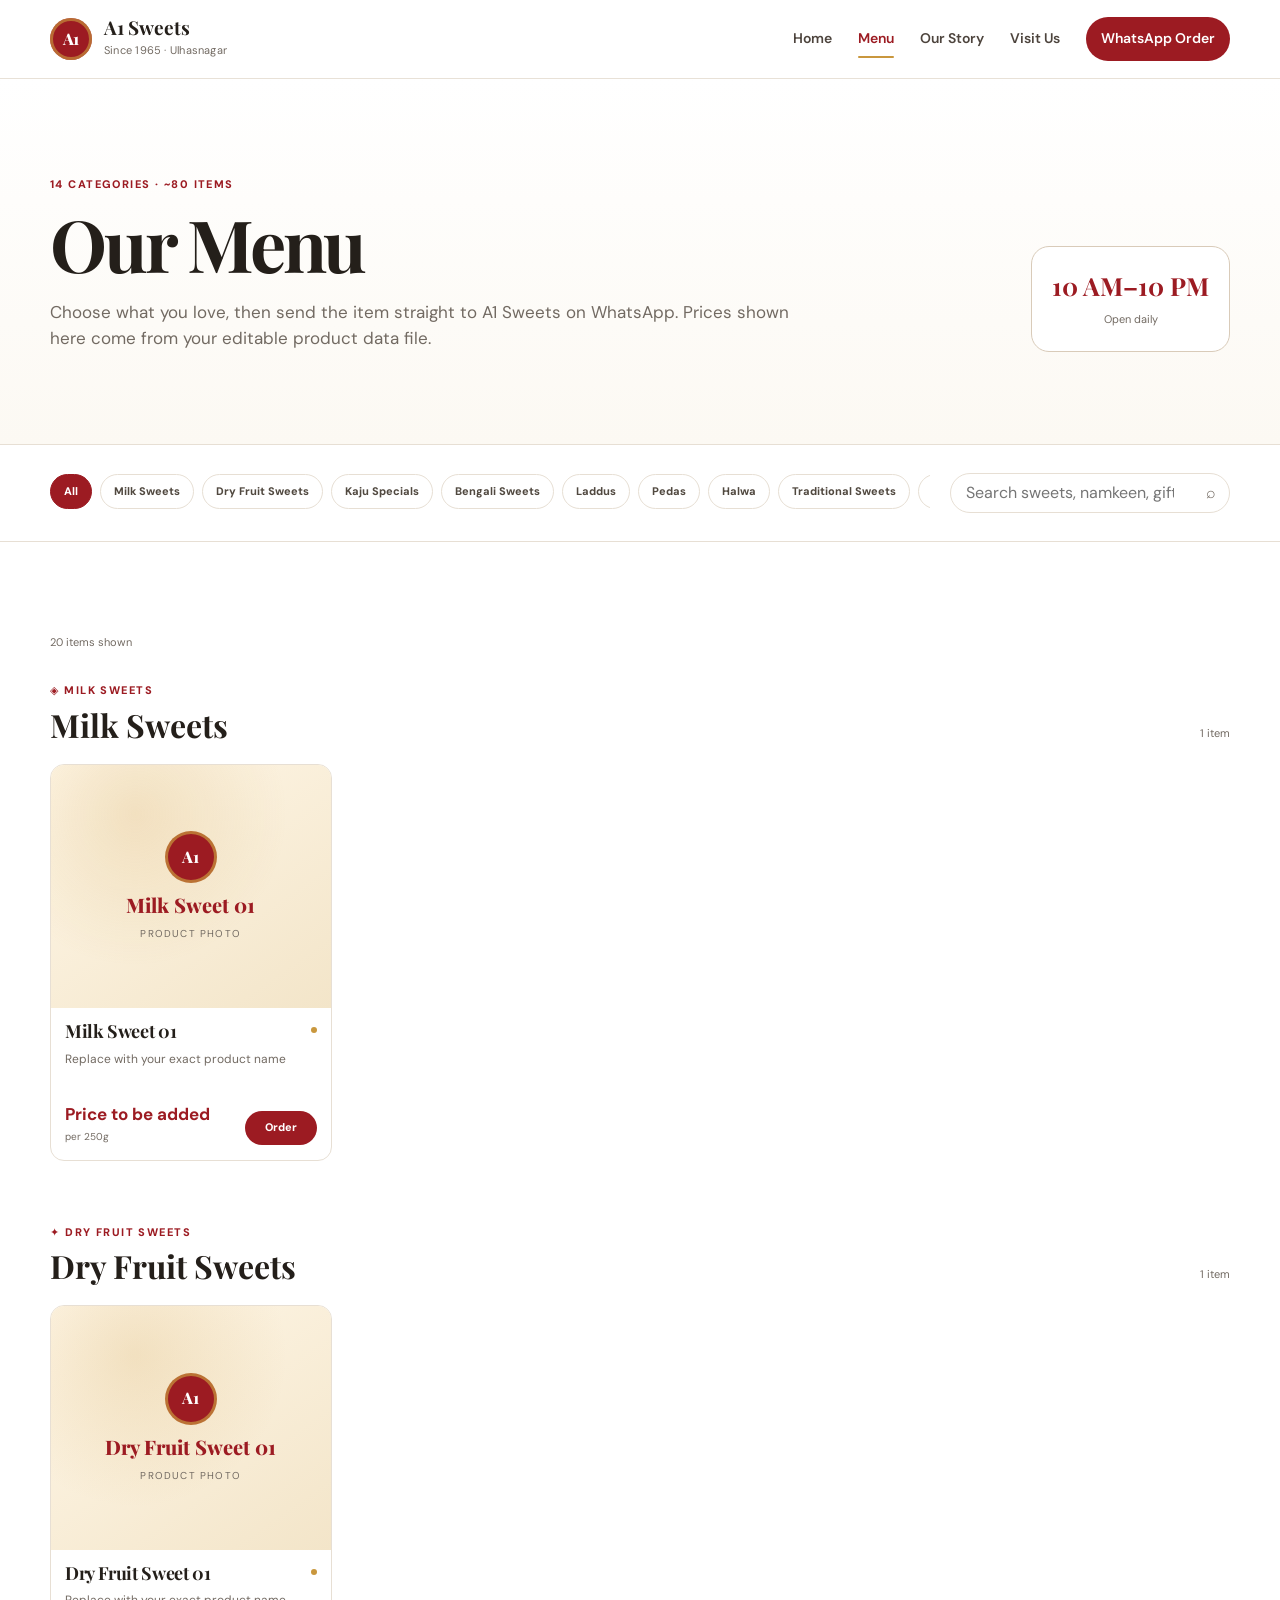
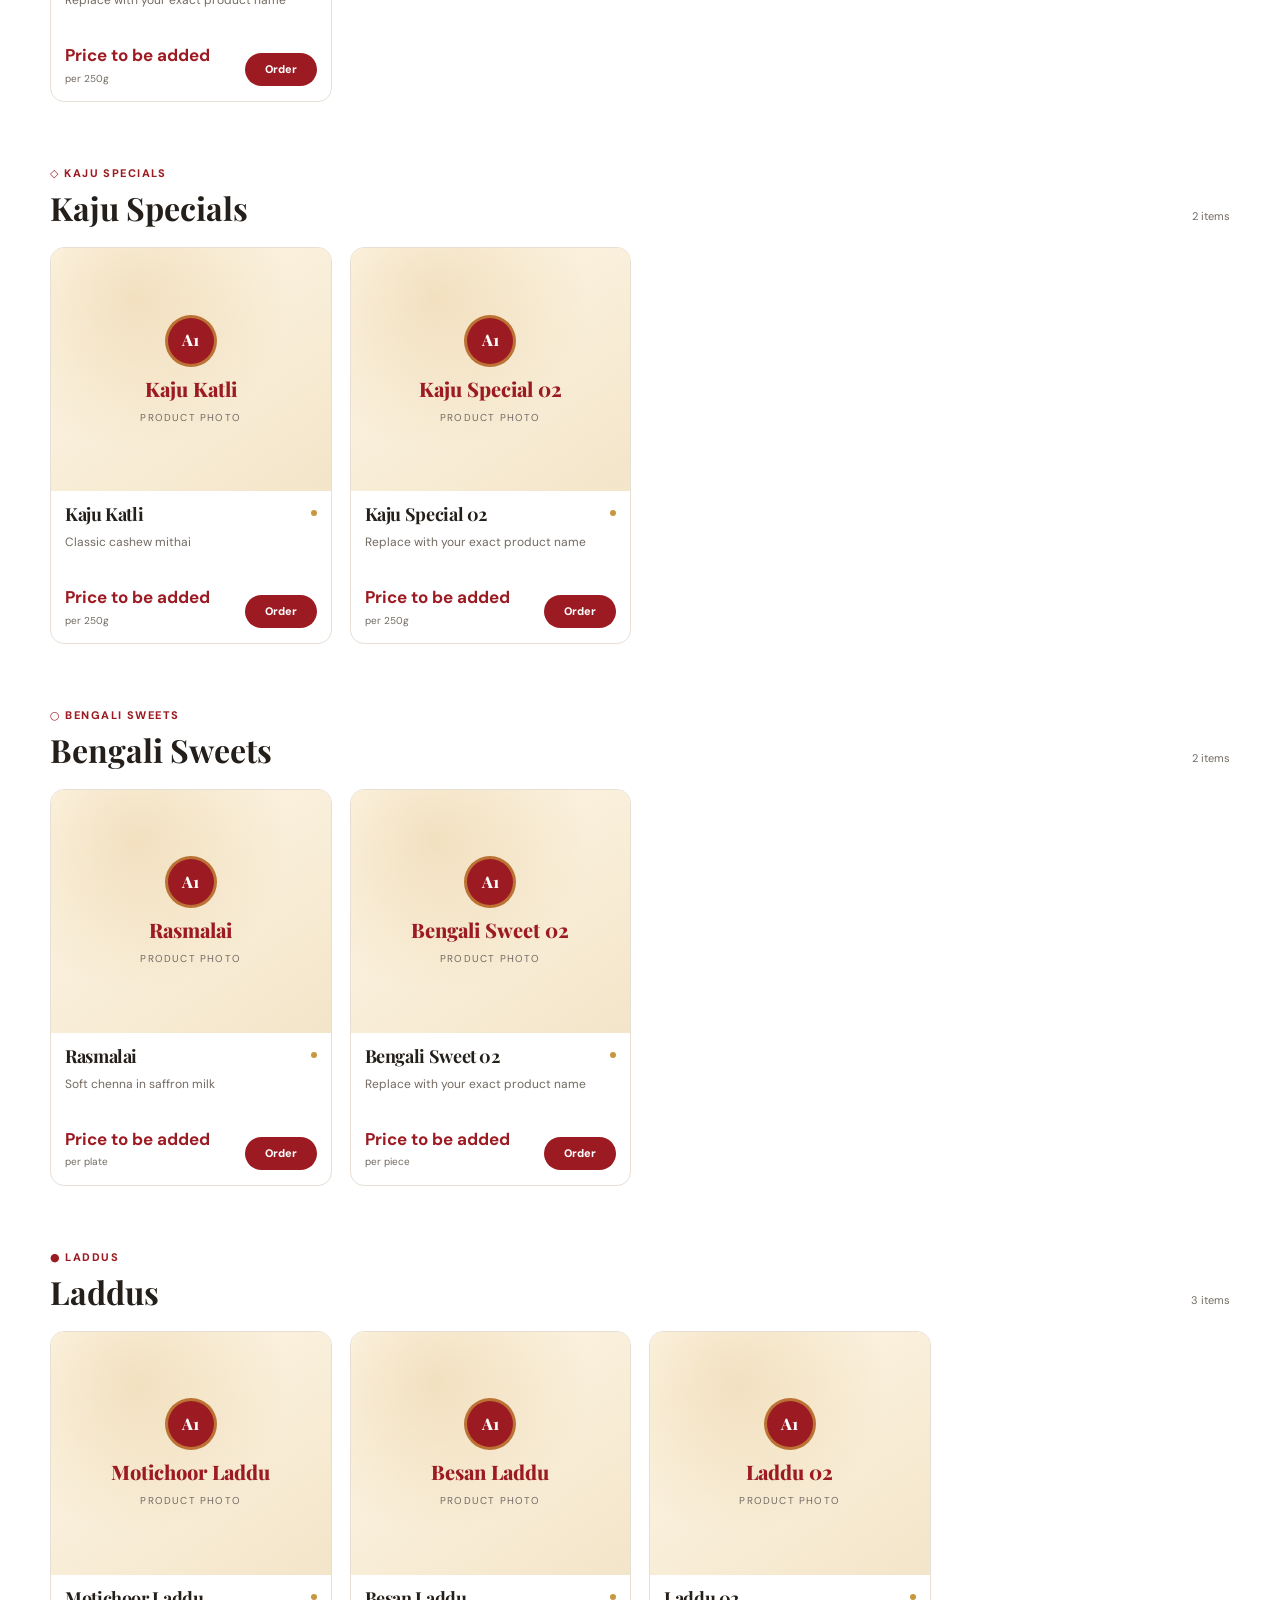
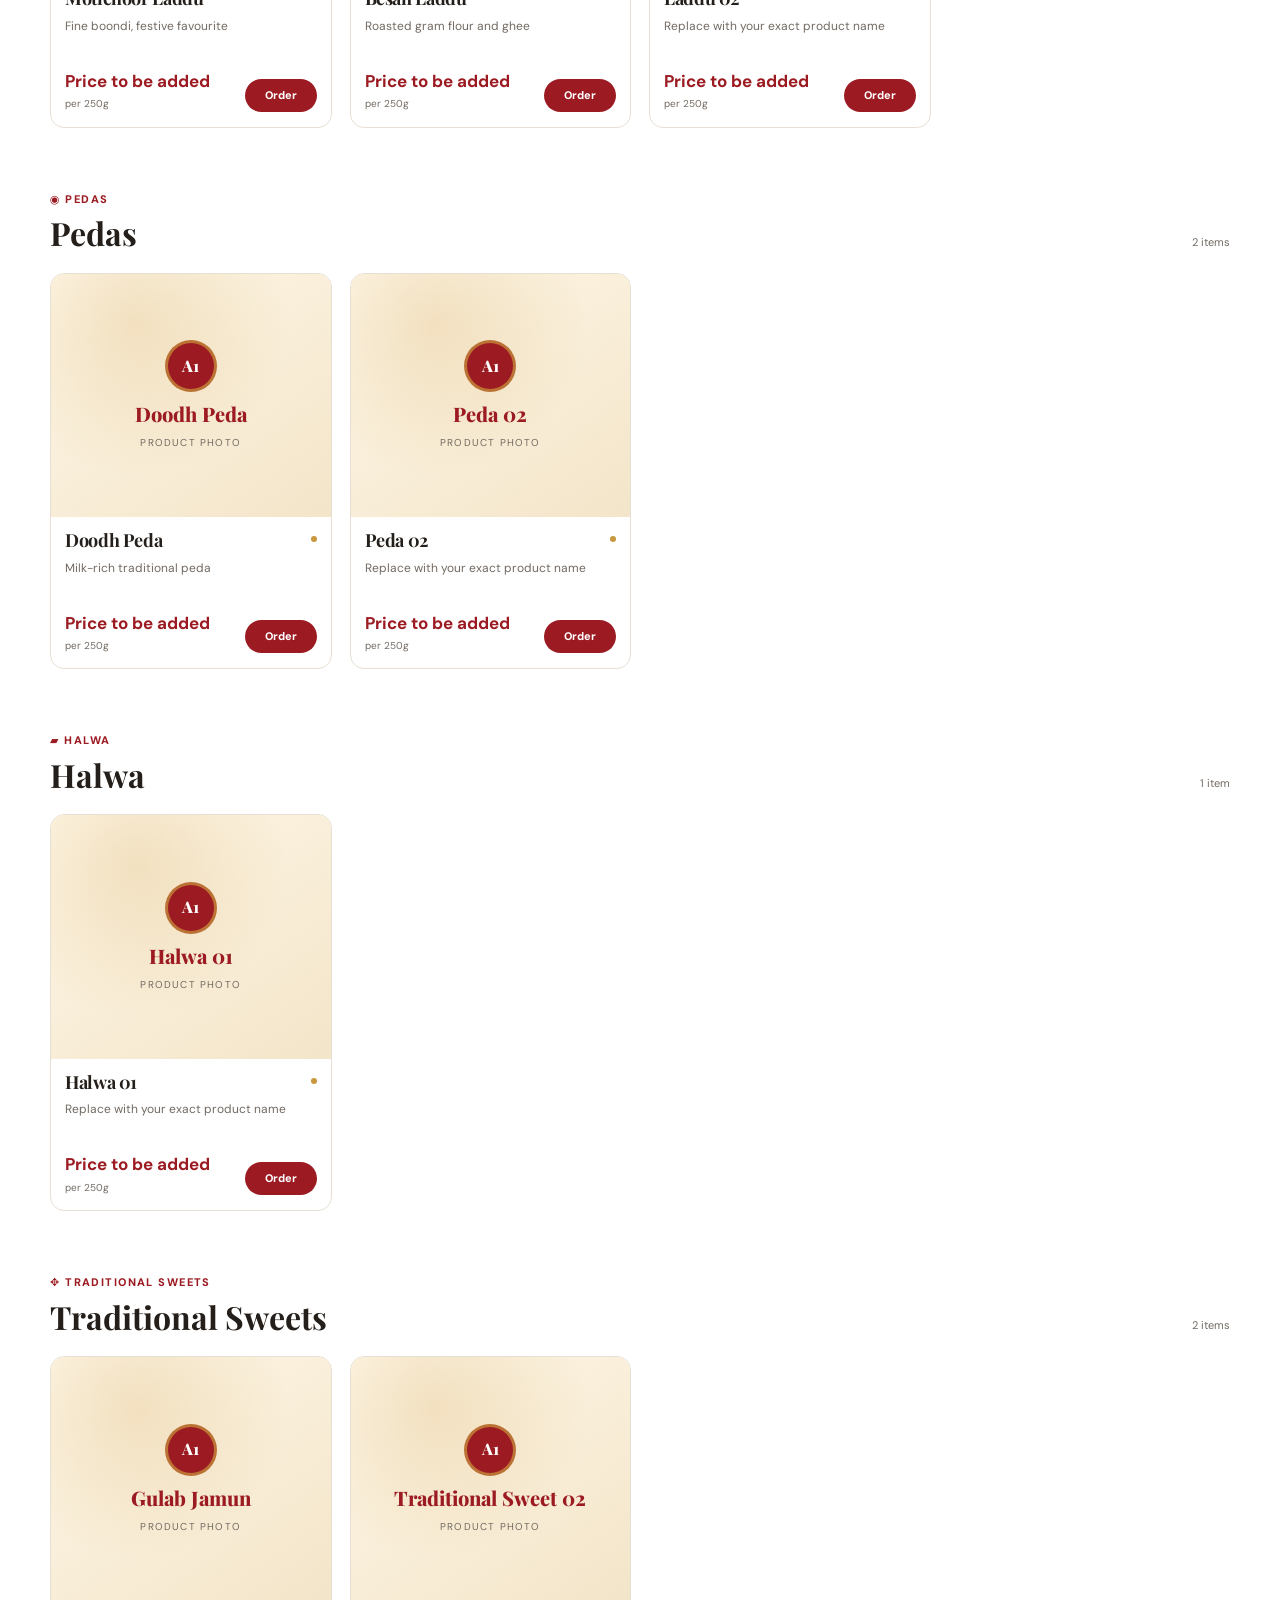
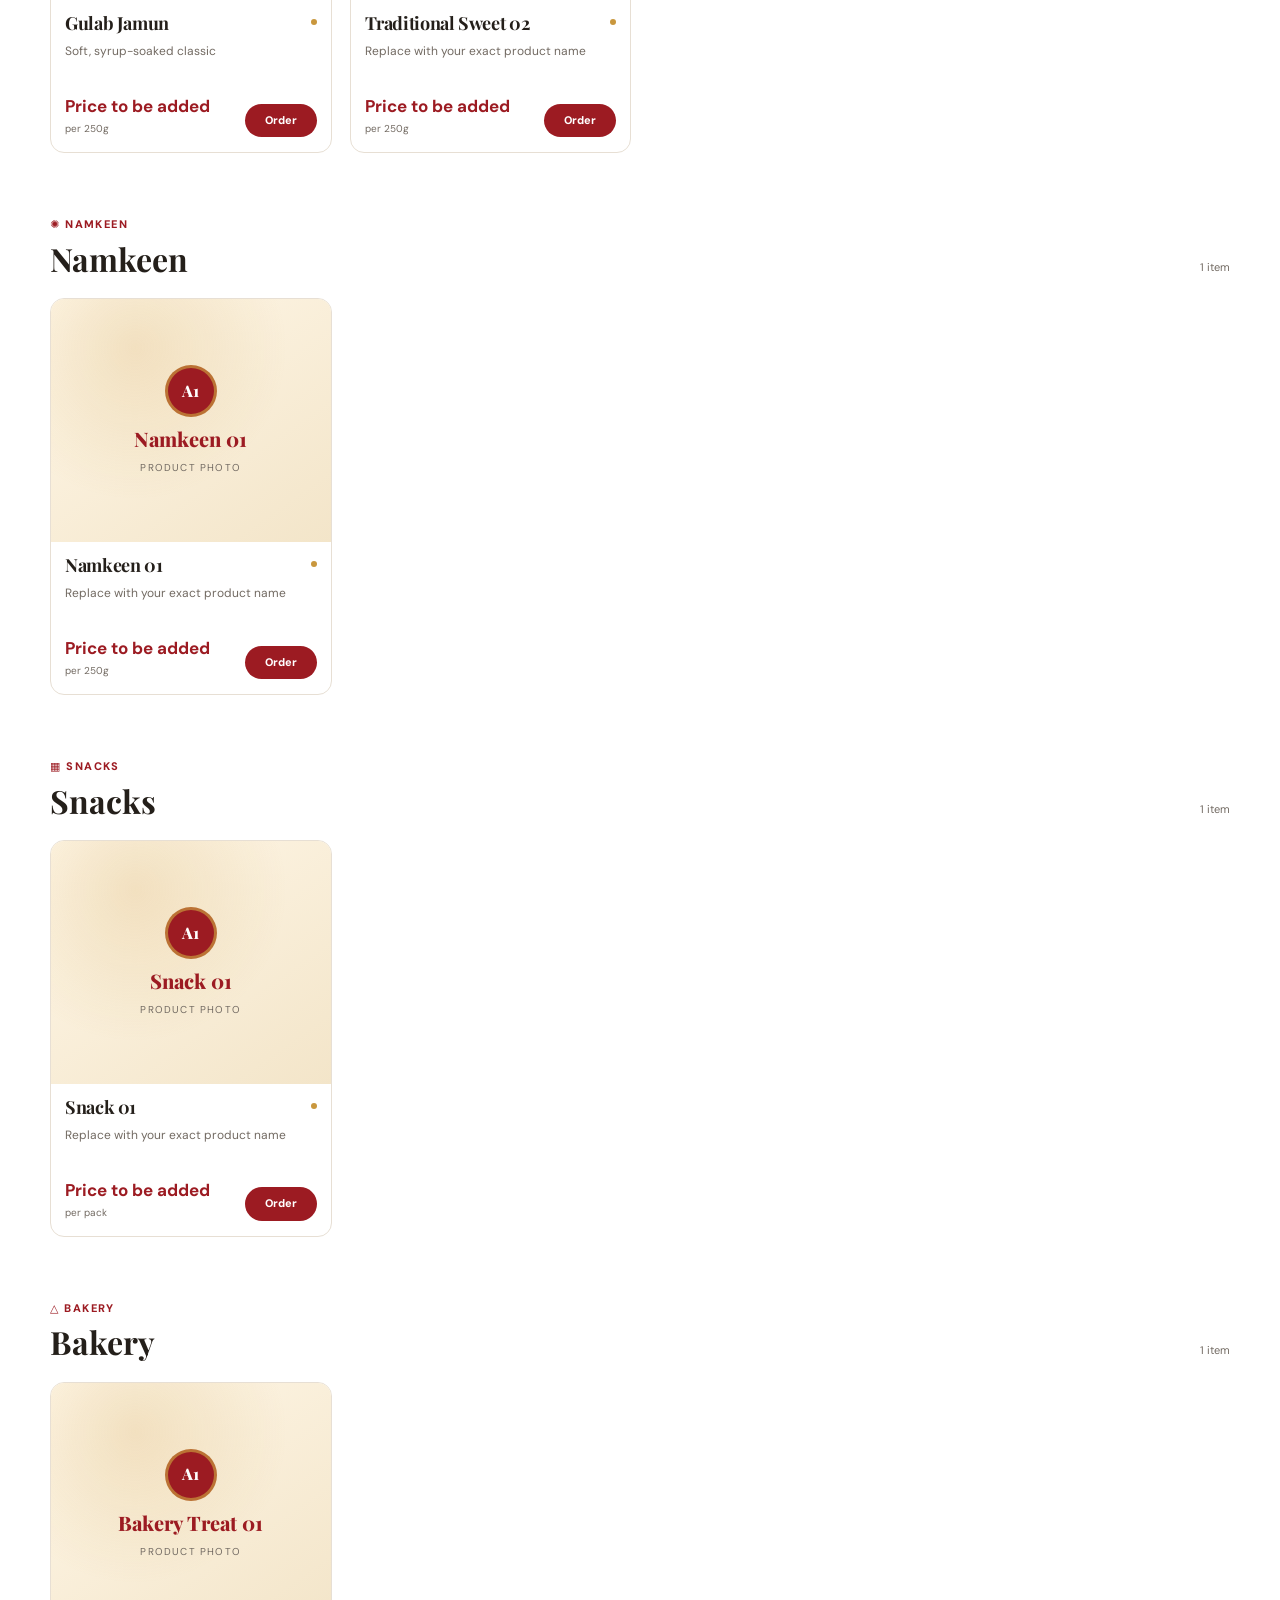
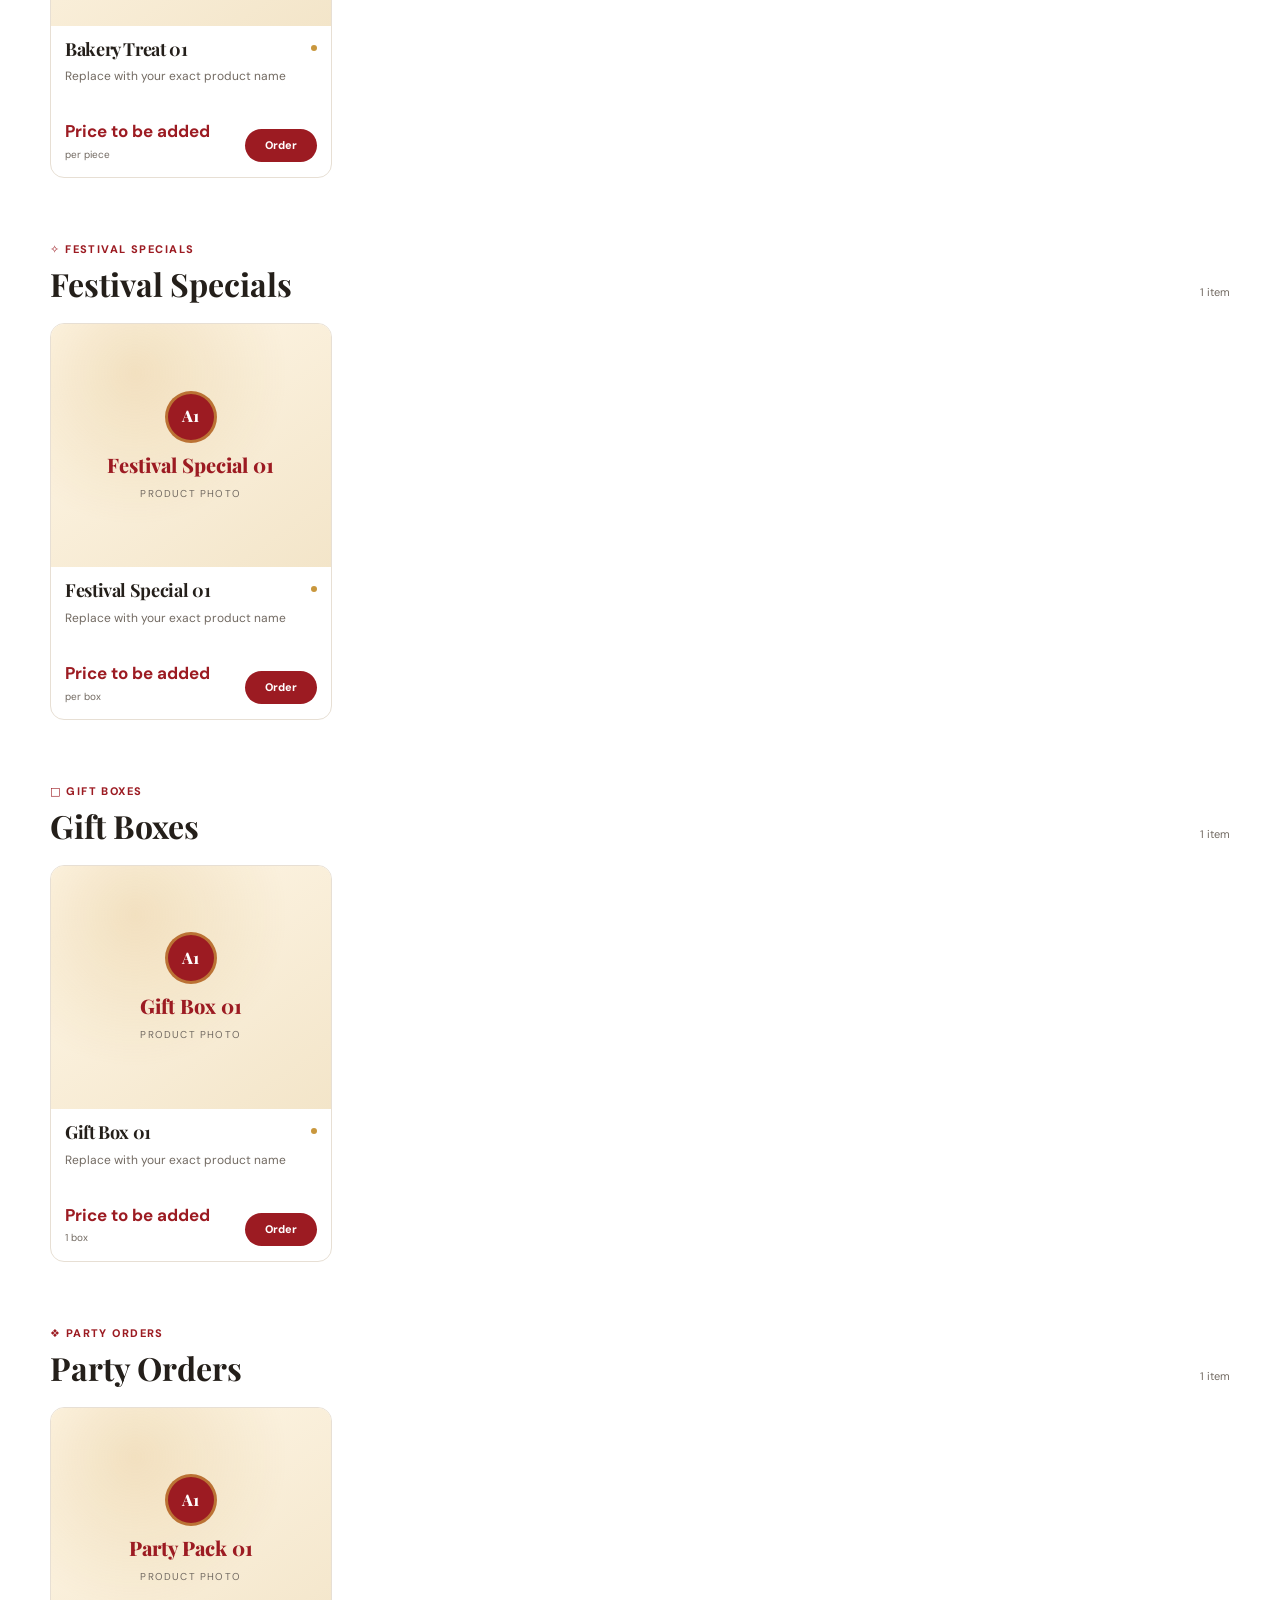
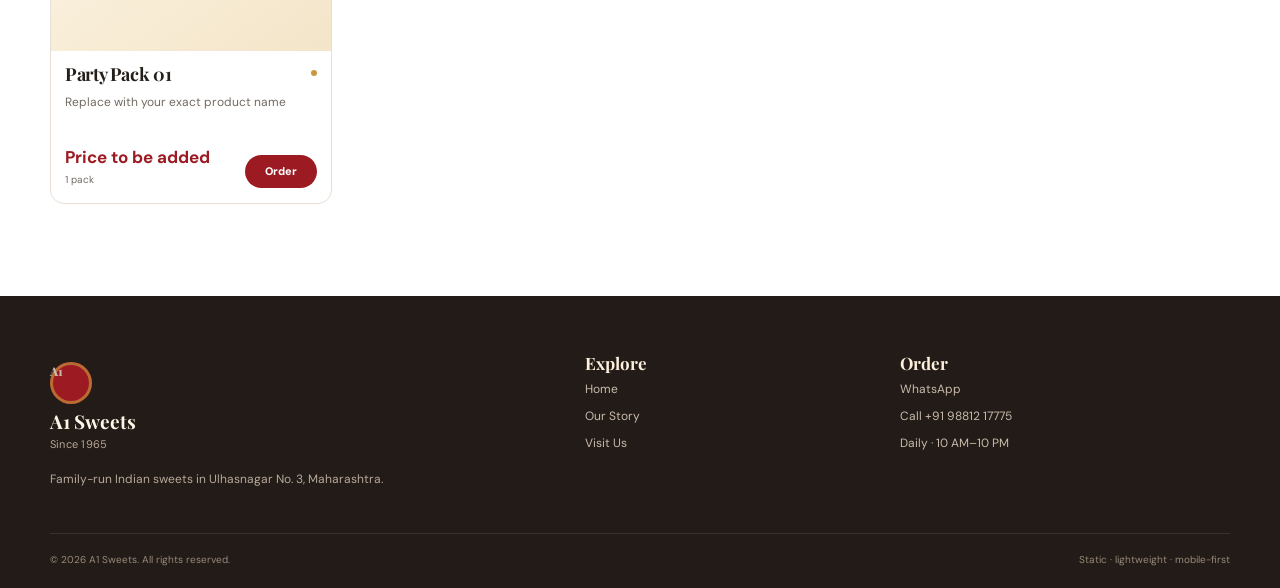
==== commit 2d5a18d0: "Add files via upload" ====
--- a/menu.html
+++ b/menu.html
@@ -1,380 +1,58 @@
-<!DOCTYPE html>
+<!doctype html>
 <html lang="en">
 <head>
-<meta charset="UTF-8">
-<meta name="viewport" content="width=device-width, initial-scale=1.0">
-<title>Full Menu — A1 Sweets, Ulhasnagar</title>
-<meta name="description" content="Complete price list — A1 Sweets, Ulhasnagar. Fourteen categories, made fresh daily. Order on WhatsApp.">
-<link rel="icon" href="data:image/svg+xml,%3Csvg xmlns='http://www.w3.org/2000/svg' viewBox='0 0 100 100'%3E%3Crect width='100' height='100' rx='16' fill='%239C1B22'/%3E%3Ctext x='50' y='64' font-family='Arial,sans-serif' font-weight='800' font-size='42' fill='%23fff' text-anchor='middle'%3EA1%3C/text%3E%3C/svg%3E">
-<link rel="preconnect" href="https://fonts.googleapis.com">
-<link href="https://fonts.googleapis.com/css2?family=Inter:wght@400;500;600;700;800;900&family=IBM+Plex+Mono:wght@500;600&display=swap" rel="stylesheet">
-<style>
-  :root{
-    --bg:#FFFFFF; --surface:#FBF3E7; --ink:#241511; --gray:#6E655C;
-    --red:#9C1B22; --red-dark:#7A141A; --gold:#C0872E; --gold-light:#F6E4BE;
-    --line: rgba(36,21,17,0.12);
-  }
-  *{margin:0;padding:0;box-sizing:border-box;}
-  body{background:var(--bg);color:var(--ink);font-family:'Inter',sans-serif;-webkit-font-smoothing:antialiased;
-    opacity:0;transition:opacity .5s ease;}
-  body.loaded{opacity:1;}
-  h1,h2,h3{font-weight:800;line-height:1.08;letter-spacing:-0.01em;}
-  a{color:inherit;text-decoration:none;}
-  img{max-width:100%;display:block;}
-  section{position:relative;}
-  .mono{font-family:'IBM Plex Mono',monospace;}
-
-  .reveal{opacity:0;transform:translateY(20px);transition:opacity .6s ease, transform .6s ease;}
-  .reveal.in{opacity:1;transform:translateY(0);}
-  @media (prefers-reduced-motion: reduce){ .reveal{opacity:1;transform:none;} }
-
-  .wrap{max-width:1180px;margin:0 auto;padding:0 5vw;}
-  .eyebrow{font-family:'IBM Plex Mono';font-size:0.7rem;letter-spacing:2px;text-transform:uppercase;color:var(--red);font-weight:600;}
-
-  .btn{display:inline-flex;align-items:center;gap:8px;padding:13px 26px;border-radius:9px;font-size:0.85rem;font-weight:700;transition:transform .2s ease, box-shadow .2s ease, background .2s ease;}
-  .btn-red{background:var(--red);color:#fff;}
-  .btn-red:hover{background:var(--red-dark);transform:translateY(-2px);box-shadow:0 10px 22px rgba(156,27,34,0.3);}
-
-  /* TOPBAR + NAV (shared) */
-  .topbar{background:var(--ink);color:#F3E9D8;padding:8px 5vw;display:flex;justify-content:space-between;font-size:0.72rem;flex-wrap:wrap;gap:6px;}
-  .topbar a{color:var(--gold-light);font-weight:600;}
-  nav{position:sticky;top:0;z-index:100;background:#fff;display:flex;justify-content:space-between;align-items:center;padding:16px 5vw;border-bottom:1px solid var(--line);}
-  nav .logo{display:flex;align-items:center;gap:10px;}
-  nav .logo .mark{width:38px;height:38px;border-radius:9px;background:var(--red);color:#fff;display:flex;align-items:center;justify-content:center;font-weight:800;font-size:1rem;}
-  nav .logo .name{font-weight:800;font-size:1.1rem;}
-  nav .nav-links{display:flex;gap:30px;font-size:0.86rem;font-weight:600;}
-  nav .nav-links a{opacity:0.75;transition:opacity .2s;}
-  nav .nav-links a.active, nav .nav-links a:hover{opacity:1;color:var(--red);}
-  #burger{display:none;background:none;border:none;cursor:pointer;width:24px;height:16px;position:relative;}
-  #burger span{position:absolute;left:0;right:0;height:2px;background:var(--ink);border-radius:2px;transition:transform .3s ease, opacity .3s ease;}
-  #burger span:nth-child(1){top:0;}
-  #burger span:nth-child(2){top:50%;transform:translateY(-50%);}
-  #burger span:nth-child(3){bottom:0;}
-  #burger.open span:nth-child(1){transform:translateY(7px) rotate(45deg);}
-  #burger.open span:nth-child(2){opacity:0;}
-  #burger.open span:nth-child(3){transform:translateY(-7px) rotate(-45deg);}
-  @media(max-width:820px){
-    nav .nav-links{position:fixed;top:96px;left:0;right:0;background:#fff;flex-direction:column;gap:0;max-height:0;overflow:hidden;transition:max-height .35s ease;border-bottom:1px solid var(--line);}
-    nav .nav-links.open{max-height:200px;}
-    nav .nav-links a{padding:16px 5vw;border-bottom:1px solid var(--line);opacity:1;}
-    #burger{display:block;}
-  }
-
-  /* PAGE HERO */
-  .page-hero{padding:60px 0 30px;text-align:center;}
-  .page-hero h1{font-size:clamp(2.2rem,5.5vw,3.6rem);margin-top:10px;}
-  .page-hero p{margin-top:14px;color:var(--gray);font-size:0.92rem;max-width:480px;margin-left:auto;margin-right:auto;}
-
-  /* CATEGORY PILLS (sticky, single pattern for all breakpoints) */
-  .cat-pills{
-    position:sticky;top:73px;z-index:90;background:#fff;border-bottom:1px solid var(--line);
-    display:flex;gap:8px;overflow-x:auto;padding:14px 5vw;
-  }
-  .cat-pills::-webkit-scrollbar{display:none;}
-  .cat-pills button{
-    flex:none;padding:9px 18px;border-radius:100px;border:1.5px solid var(--line);background:#fff;
-    font-size:0.78rem;font-weight:600;color:var(--gray);white-space:nowrap;cursor:pointer;transition:all .2s ease;
-  }
-  .cat-pills button.active{background:var(--red);color:#fff;border-color:var(--red);}
-
-  .menu-cat-section{padding:50px 0;}
-  .menu-cat-section:nth-child(odd){background:var(--surface);}
-  .cat-header{display:flex;justify-content:space-between;align-items:baseline;margin-bottom:26px;flex-wrap:wrap;gap:8px;}
-  .cat-header h2{font-size:clamp(1.5rem,3.2vw,2.1rem);}
-  .cat-header .cat-desc{font-size:0.85rem;color:var(--red);font-weight:600;}
-  .cat-header .cat-count{font-family:'IBM Plex Mono';font-size:0.72rem;color:var(--gray);}
-
-  .product-grid{display:grid;grid-template-columns:repeat(auto-fill, minmax(160px,1fr));gap:16px;}
-  .product-card{background:#fff;border:1px solid var(--line);border-radius:16px;overflow:hidden;transition:transform .25s ease, box-shadow .25s ease;}
-  .product-card:hover{transform:translateY(-5px);box-shadow:0 16px 32px rgba(36,21,17,0.1);}
-  .product-card .p-media{aspect-ratio:1/1;background:linear-gradient(135deg,var(--gold-light),#fff 70%);position:relative;overflow:hidden;}
-  .product-card .p-media img{width:100%;height:100%;object-fit:cover;}
-  .product-card .p-media .monogram{position:absolute;inset:0;display:flex;align-items:center;justify-content:center;font-weight:800;font-size:2.1rem;color:var(--gold);opacity:0.55;}
-  .product-card .p-body{padding:13px 14px 15px;}
-  .product-card h4{font-size:0.88rem;font-weight:700;line-height:1.25;min-height:2.3em;}
-  .product-card .p-desc{font-size:0.68rem;color:var(--red);margin-top:2px;font-weight:600;}
-  .product-card .p-note{font-size:0.66rem;color:var(--gray);margin-top:2px;}
-  .product-card .p-bottom{display:flex;justify-content:space-between;align-items:center;margin-top:12px;}
-  .product-card .p-price{font-family:'IBM Plex Mono';font-weight:600;color:var(--red);font-size:0.82rem;}
-  .product-card .p-price span{display:block;font-size:0.56rem;color:var(--gray);font-family:'Inter';}
-  .product-card .p-order{font-size:0.6rem;font-weight:700;letter-spacing:0.3px;text-transform:uppercase;background:var(--ink);color:#fff;padding:6px 11px;border-radius:100px;transition:background .2s ease;}
-  .product-card .p-order:hover{background:var(--red);}
-
-  .cta-band{padding:70px 5vw;text-align:center;background:var(--ink);color:#fff;}
-  .cta-band h2{font-size:clamp(1.7rem,4vw,2.6rem);}
-  .cta-band p{margin-top:12px;color:rgba(243,233,216,0.8);font-size:0.9rem;}
-  .cta-band .btn{margin-top:26px;}
-
-  footer{background:var(--ink);color:rgba(243,233,216,0.75);padding:40px 5vw 24px;text-align:center;font-size:0.75rem;}
-  footer a{color:var(--gold-light);}
-
-  #totop{position:fixed;right:20px;bottom:20px;z-index:90;width:46px;height:46px;border-radius:50%;background:var(--red);color:#fff;display:flex;align-items:center;justify-content:center;font-size:1rem;opacity:0;pointer-events:none;transform:translateY(10px);transition:opacity .3s ease, transform .3s ease;box-shadow:0 8px 20px rgba(156,27,34,0.35);}
-  #totop.show{opacity:1;pointer-events:auto;transform:translateY(0);}
-</style>
+  <meta charset="utf-8">
+  <meta name="viewport" content="width=device-width, initial-scale=1">
+  <meta name="theme-color" content="#9C1B22">
+  <meta name="description" content="A1 Sweets full mithai menu. Choose an item and order directly on WhatsApp.">
+  <title>Menu | A1 Sweets</title>
+  <link rel="preconnect" href="https://fonts.googleapis.com">
+  <link rel="preconnect" href="https://fonts.gstatic.com" crossorigin>
+  <link href="https://fonts.googleapis.com/css2?family=DM+Sans:wght@400;500;600;700&family=Playfair+Display:wght@600;700;800&display=swap" rel="stylesheet">
+  <link rel="stylesheet" href="assets/styles.css">
 </head>
 <body>
+  <a class="skip-link" href="#main">Skip to content</a>
+  <header class="site-header">
+    <div class="container header-inner">
+      <a class="brand" href="index.html" aria-label="A1 Sweets home"><span class="brand-mark">A1</span><span><strong>A1 Sweets</strong><small>Since 1965 · Ulhasnagar</small></span></a>
+      <button class="nav-toggle" type="button" aria-expanded="false" aria-controls="site-nav" aria-label="Open navigation"><span></span><span></span><span></span></button>
+      <nav class="site-nav" id="site-nav" aria-label="Primary navigation"><a href="index.html">Home</a><a class="active" href="menu.html">Menu</a><a href="story.html">Our Story</a><a href="index.html#visit">Visit Us</a><a class="nav-order" href="https://wa.me/919881217775?text=Hello%20A1%20Sweets%2C%20I%20would%20like%20to%20place%20an%20order." target="_blank" rel="noopener">WhatsApp Order</a></nav>
+    </div>
+  </header>
 
-<div class="topbar">
-  <span>Ulhasnagar No. 3 · Open Daily 10 AM – 10 PM</span>
-  <a href="tel:+919881217775">📞 +91 98812 17775</a>
-</div>
+  <main id="main">
+    <section class="page-hero section-pad">
+      <div class="container page-hero-inner">
+        <div><span class="section-kicker">14 categories · ~80 items</span><h1>Our Menu</h1><p>Choose what you love, then send the item straight to A1 Sweets on WhatsApp. Prices shown here come from your editable product data file.</p></div>
+        <div class="page-hero-badge"><strong>10 AM–10 PM</strong><span>Open daily</span></div>
+      </div>
+    </section>
 
-<nav>
-  <a class="logo" href="index.html">
-    <span class="mark">A1</span>
-    <span class="name">A1 Sweets</span>
-  </a>
-  <div class="nav-links" id="nav-links">
-    <a href="index.html">Home</a>
-    <a href="story.html">Our Story</a>
-    <a href="menu.html" class="active">Full Menu</a>
-    <a href="index.html#visit">Visit Us</a>
-  </div>
-  <div style="display:flex;align-items:center;gap:16px;">
-    <a class="btn btn-red" href="https://wa.me/919881217775" target="_blank">Order on WhatsApp</a>
-    <button id="burger" aria-label="Menu"><span></span><span></span><span></span></button>
-  </div>
-</nav>
+    <section class="menu-tools section-pad-small">
+      <div class="container menu-tools-inner">
+        <div class="category-tabs" id="category-tabs" role="tablist" aria-label="Menu categories"></div>
+        <label class="menu-search"><span class="sr-only">Search menu</span><input id="menu-search" type="search" placeholder="Search sweets, namkeen, gift boxes…" autocomplete="off"><span aria-hidden="true">⌕</span></label>
+      </div>
+    </section>
 
-<div class="page-hero">
-  <div class="eyebrow">Full Menu</div>
-  <h1>Everything We Make</h1>
-  <p>Official price list — fourteen categories, made fresh through the day. All rates in ₹, per kg unless noted.</p>
-</div>
+    <section class="section-pad menu-section">
+      <div class="container">
+        <div class="menu-status" id="menu-status" aria-live="polite"></div>
+        <div class="menu-groups" id="menu-groups"></div>
+      </div>
+    </section>
+  </main>
 
-<div class="cat-pills" id="cat-pills"></div>
-
-<div id="menu-sections"></div>
-
-<section class="cta-band">
-  <h2>Can't decide?</h2>
-  <p>Message us on WhatsApp — we'll help you pick.</p>
-  <a class="btn btn-red" href="https://wa.me/919881217775" target="_blank">Chat With Us</a>
-</section>
-
-<footer>
-  <p>© A1 Sweets — Shop 718/719, Kalyan-Ambernath Road, Ulhasnagar No. 3, Maharashtra.</p>
-  <p style="margin-top:8px;"><a href="index.html">Home</a> · <a href="story.html">Our Story</a> · <a href="tel:+919881217775">Call Us</a></p>
-</footer>
-
-<button id="totop" aria-label="Back to top">↑</button>
-
-<script>
-  document.addEventListener('DOMContentLoaded', ()=>{ document.body.classList.add('loaded'); });
-
-  const burger = document.getElementById('burger');
-  const navLinks = document.getElementById('nav-links');
-  burger.addEventListener('click', ()=>{
-    burger.classList.toggle('open');
-    navLinks.classList.toggle('open');
-  });
-
-  const totop = document.getElementById('totop');
-  window.addEventListener('scroll', ()=>{ totop.classList.toggle('show', window.scrollY > 700); });
-  totop.addEventListener('click', ()=>window.scrollTo({top:0, behavior:'smooth'}));
-
-  function waLink(name, price){
-    const priceText = price ? ' (' + price + ')' : '';
-    return 'https://wa.me/919881217775?text=' + encodeURIComponent('Hi, I would like to order: ' + name + priceText);
-  }
-
-  const REAL_PHOTOS = {
-    "Kaju Katli": "images/kaju-katli.jpg",
-    "Anjeer Dryfruit": "images/anjeer-delight.jpg",
-    "Rasmalai": "images/rasmalai.jpg"
-  };
-
-  const MENU_DATA = [
-    { cat:"All-Time Sweets", items:[
-      {n:"Gulab Jamun", r:15, u:"per piece"},
-      {n:"Black Jamun", r:20, u:"per piece"},
-      {n:"Balushahi Desi Ghee", r:480, u:"per kg", note:"Best within 3 days"},
-      {n:"Mysore Pak", r:360, u:"per kg", note:"Best within 2 days"},
-      {n:"Tosha", r:340, u:"per kg", note:"Best within 3 days"},
-      {n:"Malpoha", r:360, u:"per kg", note:"Best within 2 days"},
-      {n:"Tikky Khaja", r:360, u:"per kg", note:"Best within 3 days"},
-      {n:"Piss (Kharwas)", r:360, u:"per kg", note:"Best within 24 hrs"},
-      {n:"Sonwada (Desi Ghee)", r:460, u:"per kg", note:"Best within 7 days"},
-      {n:"Rabdi", r:640, u:"per kg", note:"Best within 24 hrs"},
-      {n:"Malai Mysore Pak", r:720, u:"per kg", note:"Best within 3 days"},
-      {n:"Kaju Kofta", r:900, u:"per kg", note:"Best within 4 days"},
-      {n:"Biscoff Kaju Bite", r:1360, u:"per kg", note:"Best within 7 days"},
-      {n:"Double Decker Sev Mithai", r:440, u:"per kg", note:"Best within 2 days"},
-      {n:"Plain Sev Mithai", r:360, u:"per kg", note:"Best within 2 days"}
-    ]},
-    { cat:"Peda", items:[
-      {n:"Doodh Peda", r:600, u:"per kg", note:"Best within 2 days"},
-      {n:"Rabdi Peda", r:640, u:"per kg", note:"Best within 2 days"},
-      {n:"Kandhi Peda", r:640, u:"per kg", note:"Best within 3 days"},
-      {n:"Kesar Peda", r:680, u:"per kg", note:"Best within 2 days"},
-      {n:"Bhugal Peda", r:640, u:"per kg", note:"Best within 2 days"}
-    ]},
-    { cat:"Mawa Barfi", items:[
-      {n:"Malai Barfi (Kalakand)", r:600, u:"per kg", note:"Best within 24 hrs"},
-      {n:"Bhugal Mawa", r:600, u:"per kg", note:"Best within 2 days"},
-      {n:"Milk Cake", r:620, u:"per kg", note:"Best within 2 days"},
-      {n:"Anjeer Barfi", r:640, u:"per kg", note:"Best within 2 days"},
-      {n:"Rajwadi Barfi", r:800, u:"per kg", note:"Best within 2 days"},
-      {n:"Walnut Milkcake", r:820, u:"per kg", note:"Best within 2 days"},
-      {n:"Red Velvet Cheese Barfi", r:940, u:"per kg", note:"Best within 24 hrs"},
-      {n:"Dryfruit Bhugal Barfi", r:640, u:"per kg", note:"Best within 2 days"},
-      {n:"Mango Barfi", r:640, u:"per kg", note:"Best within 24 hrs"}
-    ]},
-    { cat:"Barfi", items:[
-      {n:"Nariyal Barfi", r:620, u:"per kg", note:"Best within 2 days"},
-      {n:"Badaam Roll", r:660, u:"per kg", note:"Best within 2 days"},
-      {n:"Choco Ice Barfi", r:660, u:"per kg", note:"Best within 2 days"},
-      {n:"Falooda Barfi", r:660, u:"per kg", note:"Best within 2 days"},
-      {n:"Watermelon Barfi", r:660, u:"per kg", note:"Best within 2 days"},
-      {n:"Half Round Barfi", r:660, u:"per kg", note:"Best within 2 days"},
-      {n:"Kaju Casata", r:700, u:"per kg", note:"Best within 2 days"},
-      {n:"Kaju Sangam Barfi", r:820, u:"per kg", note:"Best within 2 days"}
-    ]},
-    { cat:"Laddoo", items:[
-      {n:"Plain Churi Laddoo", r:340, u:"per kg", note:"Best within 15 days"},
-      {n:"Spl Churi Laddoo", r:440, u:"per kg", d:"Kaju & Badaam", note:"Best within 15 days"},
-      {n:"Double Churi Spl Ladoo", r:540, u:"per kg", note:"Best within 15 days"},
-      {n:"Pista Churi Laddoo", r:680, u:"per kg", d:"Made to order", note:"Best within 15 days"},
-      {n:"Motichoor Laddoo", r:400, u:"per kg", note:"Best within 2 days"},
-      {n:"Boondi Laddoo", r:400, u:"per kg", note:"Best within 2 days"},
-      {n:"Desi Ghee Motichoor Laddoo", r:600, u:"per kg", note:"Best within 2 days"},
-      {n:"Nariyal Laddoo", r:560, u:"per kg", note:"Best within 2 days"},
-      {n:"Desi Ghee Besan Laddoo", r:580, u:"per kg", note:"Best within 12 days"},
-      {n:"Methi Laddoo", r:600, u:"per kg", note:"Best within 15 days"},
-      {n:"Protein Laddoo", r:600, u:"per kg", note:"Best within 15 days"},
-      {n:"Sugarless Dryfruit Laddoo", r:1180, u:"per kg", d:"Made with honey", note:"Best within 7 days"}
-    ]},
-    { cat:"Sev Mithai", items:[
-      {n:"Plain Sev Mithai", r:360, u:"per kg", note:"Best within 2 days"},
-      {n:"Double Decker Sev Mithai", r:440, u:"per kg", note:"Best within 2 days"},
-      {n:"Bhugal Double Decker Sev Mithai", r:440, u:"per kg", note:"Best within 2 days"},
-      {n:"Spl Sev Mithai", r:500, u:"per kg", note:"Best within 24 hrs"},
-      {n:"Desi Ghee Sev Mithai", r:700, u:"per kg", note:"Best within 24 hrs"}
-    ]},
-    { cat:"Bengali Sweets", items:[
-      {n:"Rasgulla", r:20, u:"per piece", note:"Same day fresh"},
-      {n:"Rasmalai", r:35, u:"per piece", note:"Same day fresh"},
-      {n:"Malai Sandwich", r:40, u:"per piece", note:"Same day fresh"},
-      {n:"Rajbhog", r:40, u:"per piece", note:"Same day fresh"},
-      {n:"ChumChum", r:45, u:"per piece", note:"Same day fresh"},
-      {n:"Angoori Rasmalai", r:620, u:"per kg", note:"Same day fresh"},
-      {n:"Jumbo Malai Sandwich", r:45, u:"per piece", note:"Same day fresh"},
-      {n:"Half Round Sandwich", r:40, u:"per piece", note:"Same day fresh"}
-    ]},
-    { cat:"Premium Crunch Sweets", items:[
-      {n:"Bourbon Crunch", r:1100, u:"per kg", note:"Best within 7 days"},
-      {n:"Mango Crunch", r:1100, u:"per kg", note:"Best within 7 days"},
-      {n:"Oreo Crunch", r:1100, u:"per kg", note:"Best within 7 days"},
-      {n:"Hazelnut Crunch", r:1280, u:"per kg", note:"Best within 7 days"}
-    ]},
-    { cat:"Premium Mewa Sweets", items:[
-      {n:"Mewa Bites", r:1120, u:"per kg", note:"Best within 5 days"},
-      {n:"Mewa Bites (Rose)", r:1120, u:"per kg", note:"Best within 7 days"}
-    ]},
-    { cat:"Premium Kaju Sweets", items:[
-      {n:"Kaju Katli", r:1100, u:"per kg", note:"Best within 5 days"},
-      {n:"Kesar Kaju Katli", r:1360, u:"per kg", note:"Best within 7 days"},
-      {n:"Black Current Kaju Katli", r:1360, u:"per kg", note:"Best within 7 days"},
-      {n:"Biscoff Kaju Bite", r:1360, u:"per kg", note:"Best within 7 days"},
-      {n:"Kaju Pan", r:1260, u:"per kg", note:"Best within 7 days"},
-      {n:"Kaju Pista Rolls", r:1260, u:"per kg", note:"Best within 7 days"}
-    ]},
-    { cat:"Premium Sweets", d:"Low Calorie Range", items:[
-      {n:"Khajoor Dryfruit", r:1280, u:"per kg", note:"Best within 15 days"},
-      {n:"Anjeer Dryfruit", r:1380, u:"per kg", note:"Best within 15 days"},
-      {n:"Gulkand Dryfruit", r:1280, u:"per kg", note:"Best within 15 days"},
-      {n:"Honey Dryfruit", r:1280, u:"per kg", note:"Best within 10 days"},
-      {n:"Roasted Rose Pak", r:1280, u:"per kg", note:"Best within 10 days"},
-      {n:"Blueberry Delight", r:1540, u:"per kg", note:"Best within 15 days"},
-      {n:"Cranberry Delight", r:1440, u:"per kg", note:"Best within 15 days"},
-      {n:"Gulkand Mithai", r:1080, u:"per kg", note:"Best within 15 days"}
-    ]},
-    { cat:"Baklawa", items:[
-      {n:"Walnut Baklawa", r:1300, u:"per kg", note:"Best within 7 days"},
-      {n:"Dryfruit Tart", r:1560, u:"per kg", note:"Best within 7 days"},
-      {n:"Dryfruit Pyramid", r:1100, u:"per kg", note:"Best within 7 days"}
-    ]},
-    { cat:"Chikki", items:[
-      {n:"Kaju Chikki", r:1040, u:"per kg", note:"Best within 7 days"},
-      {n:"Kaju Chikki", r:260, u:"1 pc · 250g", note:"Best within 7 days"},
-      {n:"Dryfruit Chikki", r:1040, u:"per kg", note:"Best within 7 days"},
-      {n:"Dryfruit Chikki", r:260, u:"1 piece", note:"Best within 7 days"}
-    ]},
-    { cat:"Halwa", items:[
-      {n:"Green Kaju Halwa", r:300, u:"per kg", note:"Best within 15 days"},
-      {n:"Orange Badam Halwa", r:360, u:"per kg", note:"Best within 15 days"},
-      {n:"Desi Ghee Mahim Halwa", r:740, u:"per kg", note:"Best within 15 days"},
-      {n:"Mix Dryfruit Halwa", r:740, u:"per kg", note:"Best within 15 days"},
-      {n:"Shahi Pista Halwa", r:1200, u:"per kg", note:"Best within 15 days"}
-    ]}
-  ];
-
-  const pillsEl = document.getElementById('cat-pills');
-  const sectionsEl = document.getElementById('menu-sections');
-
-  MENU_DATA.forEach((group, i)=>{
-    const pill = document.createElement('button');
-    pill.textContent = group.cat;
-    pill.dataset.idx = i;
-    pill.addEventListener('click', ()=>{
-      document.getElementById('cat-'+i).scrollIntoView({behavior:'smooth', block:'start'});
-    });
-    pillsEl.appendChild(pill);
-
-    const section = document.createElement('section');
-    section.className = 'menu-cat-section';
-    section.id = 'cat-'+i;
-    section.innerHTML = `
-      <div class="wrap">
-        <div class="cat-header reveal">
-          <div>
-            <h2>${group.cat}</h2>
-            ${group.d ? `<div class="cat-desc">${group.d}</div>` : ''}
-          </div>
-          <div class="cat-count">${group.items.length} items</div>
-        </div>
-        <div class="product-grid reveal">
-          ${group.items.map(item=>{
-            const photo = REAL_PHOTOS[item.n];
-            return `
-            <div class="product-card">
-              <div class="p-media">
-                ${photo ? `<img src="${photo}" alt="${item.n}" loading="lazy">` : `<div class="monogram">${item.n[0]}</div>`}
-              </div>
-              <div class="p-body">
-                <h4>${item.n}</h4>
-                ${item.d ? `<div class="p-desc">${item.d}</div>` : ''}
-                ${item.note ? `<div class="p-note">${item.note}</div>` : ''}
-                <div class="p-bottom">
-                  <span class="p-price">₹${item.r}<span>${item.u}</span></span>
-                  <a class="p-order" href="${waLink(item.n, '₹'+item.r+' '+item.u)}" target="_blank">Order</a>
-                </div>
-              </div>
-            </div>`;
-          }).join('')}
-        </div>
-      </div>
-    `;
-    sectionsEl.appendChild(section);
-  });
-
-  const pillBtns = pillsEl.querySelectorAll('button');
-  const sections = document.querySelectorAll('.menu-cat-section');
-  const spy = new IntersectionObserver((entries)=>{
-    entries.forEach(entry=>{
-      if(entry.isIntersecting){
-        const idx = entry.target.id.split('-')[1];
-        pillBtns.forEach(b=>b.classList.toggle('active', b.dataset.idx === idx));
-      }
-    });
-  }, {rootMargin:'-15% 0px -70% 0px'});
-  sections.forEach(s=>spy.observe(s));
-
-  const revealEls = document.querySelectorAll('.reveal');
-  const io = new IntersectionObserver((entries)=>{
-    entries.forEach(e=>{ if(e.isIntersecting){ e.target.classList.add('in'); io.unobserve(e.target); } });
-  }, {threshold:0.08});
-  revealEls.forEach(el=>io.observe(el));
-</script>
+  <footer class="site-footer">
+    <div class="container footer-grid">
+      <div><a class="brand brand-footer" href="index.html"><span class="brand-mark">A1</span><span><strong>A1 Sweets</strong><small>Since 1965</small></span></a><p>Family-run Indian sweets in Ulhasnagar No. 3, Maharashtra.</p></div>
+      <div><h3>Explore</h3><a href="index.html">Home</a><a href="story.html">Our Story</a><a href="index.html#visit">Visit Us</a></div>
+      <div><h3>Order</h3><a href="https://wa.me/919881217775?text=Hello%20A1%20Sweets%2C%20I%20would%20like%20to%20order." target="_blank" rel="noopener">WhatsApp</a><a href="tel:+919881217775">Call +91 98812 17775</a><span>Daily · 10 AM–10 PM</span></div>
+    </div>
+    <div class="container footer-bottom"><span>© <span id="year"></span> A1 Sweets. All rights reserved.</span><span>Static · lightweight · mobile-first</span></div>
+  </footer>
+  <script src="assets/products.js"></script>
+  <script src="assets/app.js" defer></script>
 </body>
 </html>
--- a/assets/styles.css
+++ b/assets/styles.css
@@ -0,0 +1,329 @@
+:root {
+  --red: #9c1b22;
+  --red-dark: #75141a;
+  --red-soft: #f8e7e5;
+  --gold: #c9973d;
+  --gold-dark: #9c712b;
+  --cream: #fbf8f1;
+  --cream-2: #f5efe1;
+  --ink: #241f1a;
+  --muted: #726a62;
+  --line: #e7dfd4;
+  --white: #ffffff;
+  --shadow-sm: 0 8px 24px rgba(42, 29, 19, .07);
+  --shadow-lg: 0 20px 55px rgba(42, 29, 19, .14);
+  --radius: 18px;
+  --container: 1180px;
+}
+
+* { box-sizing: border-box; }
+html { scroll-behavior: smooth; }
+body { margin: 0; font-family: "DM Sans", system-ui, sans-serif; color: var(--ink); background: var(--white); line-height: 1.55; }
+body.nav-open { overflow: hidden; }
+img { max-width: 100%; display: block; }
+a { color: inherit; text-decoration: none; }
+button, input { font: inherit; }
+button { cursor: pointer; }
+
+.container { width: min(calc(100% - 40px), var(--container)); margin-inline: auto; }
+.section-pad { padding: 92px 0; }
+.section-pad-small { padding: 28px 0; }
+.section-cream { background: var(--cream); }
+.sr-only, .skip-link { position: absolute; width: 1px; height: 1px; padding: 0; margin: -1px; overflow: hidden; clip: rect(0,0,0,0); white-space: nowrap; border: 0; }
+.skip-link:focus { width: auto; height: auto; padding: 12px 16px; margin: 10px; clip: auto; top: 0; left: 0; z-index: 100; background: var(--white); border: 2px solid var(--red); }
+
+.site-header { position: sticky; top: 0; z-index: 50; background: rgba(255,255,255,.97); border-bottom: 1px solid rgba(231,223,212,.92); backdrop-filter: blur(10px); }
+.header-inner { min-height: 78px; display: flex; align-items: center; justify-content: space-between; gap: 24px; }
+.brand { display: inline-flex; align-items: center; gap: 12px; min-width: max-content; }
+.brand-mark { display: inline-grid; place-items: center; width: 42px; height: 42px; border-radius: 50%; background: var(--red); color: var(--white); font-family: "Playfair Display", serif; font-weight: 800; letter-spacing: -.03em; box-shadow: inset 0 0 0 3px rgba(201,151,61,.65); }
+.brand strong { display: block; font-family: "Playfair Display", serif; font-size: 19px; line-height: 1; }
+.brand small { display: block; margin-top: 5px; font-size: 11px; color: var(--muted); letter-spacing: .02em; }
+.site-nav { display: flex; align-items: center; gap: 26px; font-size: 14px; font-weight: 600; }
+.site-nav > a { position: relative; padding: 8px 0; color: #4d443d; }
+.site-nav > a:hover, .site-nav > a.active { color: var(--red); }
+.site-nav > a.active::after { content: ""; position: absolute; left: 0; right: 0; bottom: 0; height: 2px; border-radius: 9px; background: var(--gold); }
+.nav-order { background: var(--red); color: var(--white) !important; padding: 11px 15px !important; border-radius: 999px; }
+.nav-toggle { display: none; width: 42px; height: 42px; border: 1px solid var(--line); border-radius: 12px; background: var(--white); }
+.nav-toggle span { display: block; width: 19px; height: 2px; margin: 4px auto; background: var(--ink); }
+
+.hero { background: linear-gradient(180deg, #fff 0%, #fff 70%, #fdfaf5 100%); overflow: hidden; }
+.hero-grid { display: grid; grid-template-columns: minmax(0, 1.02fr) minmax(420px, .98fr); gap: 60px; align-items: center; }
+.eyebrow, .section-kicker { color: var(--red); text-transform: uppercase; font-size: 11px; letter-spacing: .13em; font-weight: 800; }
+.eyebrow { display: inline-flex; align-items: center; gap: 8px; color: var(--gold-dark); }
+.eyebrow-dot { width: 7px; height: 7px; border-radius: 50%; background: var(--gold); }
+h1, h2, h3 { font-family: "Playfair Display", serif; line-height: 1.1; margin: 0; }
+.hero h1 { max-width: 720px; margin-top: 18px; font-size: clamp(46px, 5.6vw, 78px); letter-spacing: -.045em; }
+.hero h1 em, .gifting-banner h2 em { color: var(--red); font-style: normal; }
+.hero-lead { max-width: 610px; margin: 24px 0 0; font-size: 18px; color: var(--muted); }
+.hero-actions { display: flex; flex-wrap: wrap; gap: 12px; margin-top: 30px; }
+.btn { display: inline-flex; align-items: center; justify-content: center; gap: 10px; min-height: 48px; padding: 0 19px; border-radius: 999px; font-size: 14px; font-weight: 800; border: 1px solid transparent; transition: transform .2s ease, box-shadow .2s ease, background .2s ease; }
+.btn:hover { transform: translateY(-2px); }
+.btn-primary { background: var(--red); color: var(--white); box-shadow: 0 8px 22px rgba(156,27,34,.2); }
+.btn-secondary { border-color: #cfc3b7; background: var(--white); }
+.btn-light { background: var(--white); color: var(--red); }
+.hero-meta { display: flex; flex-wrap: wrap; gap: 18px; margin-top: 25px; font-size: 12px; color: var(--muted); }
+.hero-meta span + span { position: relative; padding-left: 18px; }
+.hero-meta span + span::before { content: ""; position: absolute; left: 0; top: 50%; width: 4px; height: 4px; border-radius: 50%; background: var(--gold); transform: translateY(-50%); }
+.hero-meta strong { color: var(--red); }
+
+.hero-visual { min-height: 520px; display: grid; place-items: center; position: relative; perspective: 1000px; }
+.hero-glow { position: absolute; width: 410px; height: 410px; border-radius: 50%; background: radial-gradient(circle, rgba(201,151,61,.24), rgba(201,151,61,0) 70%); }
+.hero-orbit { position: absolute; border: 1px solid rgba(156,27,34,.12); border-radius: 50%; transform: rotate(-18deg); }
+.hero-orbit-one { width: 420px; height: 220px; }
+.hero-orbit-two { width: 350px; height: 180px; transform: rotate(48deg); }
+.sweet-box { width: 320px; height: 220px; position: relative; transform-style: preserve-3d; transition: transform .14s ease-out; animation: box-float 6s ease-in-out infinite; }
+.box-lid { position: absolute; left: 26px; right: 26px; top: 0; height: 65px; background: linear-gradient(145deg, #af2a31, #7d141b); border-radius: 12px 12px 7px 7px; transform: skewX(-7deg); box-shadow: 0 18px 24px rgba(81,23,25,.23); z-index: 3; display: flex; align-items: center; justify-content: center; gap: 8px; color: var(--white); }
+.mini-brand { width: 38px; height: 38px; display: grid; place-items: center; border: 2px solid rgba(201,151,61,.8); border-radius: 50%; font-family: "Playfair Display", serif; font-weight: 800; }
+.lid-script { font-family: "Playfair Display", serif; font-size: 25px; font-weight: 800; }
+.box-face { position: absolute; left: 20px; right: 20px; top: 42px; bottom: 10px; border-radius: 12px; background: linear-gradient(145deg, #fff1cf, #e6c27d); box-shadow: 0 30px 45px rgba(42,29,19,.16); display: flex; flex-direction: column; align-items: center; justify-content: center; transform: translateZ(14px); overflow: hidden; }
+.box-face::before, .box-face::after { content: ""; position: absolute; width: 100px; height: 100px; border-radius: 50%; border: 1px solid rgba(156,27,34,.16); }
+.box-face::before { top: -45px; left: -45px; }
+.box-face::after { right: -45px; bottom: -45px; }
+.box-medallion { width: 48px; height: 48px; display: grid; place-items: center; border-radius: 50%; border: 2px solid var(--gold-dark); color: var(--red); font-weight: 800; font-size: 11px; }
+.box-title { margin-top: 9px; font-family: "Playfair Display", serif; font-size: 27px; color: var(--red); font-weight: 800; }
+.box-subtitle { color: #5d4735; font-size: 10px; letter-spacing: .14em; text-transform: uppercase; }
+.box-pattern { margin-top: 12px; color: var(--gold-dark); letter-spacing: .35em; font-size: 11px; }
+.box-shadow { position: absolute; bottom: -34px; left: 50%; width: 280px; height: 50px; border-radius: 50%; background: rgba(41,28,17,.18); filter: blur(14px); transform: translateX(-50%); }
+.floating-spark { position: absolute; color: var(--gold); font-size: 20px; animation: spark 4s ease-in-out infinite; }
+.spark-one { top: 95px; left: 16%; }
+.spark-two { top: 63%; right: 8%; animation-delay: 1.2s; }
+.spark-three { bottom: 80px; left: 24%; animation-delay: 2s; }
+@keyframes box-float { 0%,100% { transform: translateY(0) rotateX(0) rotateY(0); } 50% { transform: translateY(-12px) rotateX(2deg) rotateY(-4deg); } }
+@keyframes spark { 0%,100% { opacity: .35; transform: translateY(0) scale(.85); } 50% { opacity: 1; transform: translateY(-7px) scale(1); } }
+
+.trust-strip { border-top: 1px solid var(--line); border-bottom: 1px solid var(--line); background: #fff; }
+.trust-grid { display: grid; grid-template-columns: repeat(4, 1fr); }
+.trust-item { display: flex; align-items: center; gap: 12px; padding: 20px 0; }
+.trust-item + .trust-item { border-left: 1px solid var(--line); padding-left: 24px; }
+.trust-icon { flex: 0 0 auto; width: 36px; height: 36px; display: grid; place-items: center; border: 1px solid #ded1c2; color: var(--red); border-radius: 50%; font-size: 11px; font-weight: 800; }
+.trust-item strong { display: block; font-size: 13px; }
+.trust-item small { display: block; margin-top: 2px; color: var(--muted); font-size: 11px; }
+
+.section-heading-row { display: flex; justify-content: space-between; gap: 30px; align-items: end; margin-bottom: 30px; }
+.section-heading h2, .section-heading-row h2 { margin-top: 8px; font-size: clamp(31px, 4vw, 46px); letter-spacing: -.03em; }
+.section-heading p, .section-heading-row p { max-width: 660px; margin: 11px 0 0; color: var(--muted); }
+.centered { text-align: center; }
+.centered p { margin-inline: auto; }
+.text-link { font-weight: 800; color: var(--red); white-space: nowrap; font-size: 13px; }
+.text-link span { color: var(--gold-dark); }
+
+.product-grid { display: grid; grid-template-columns: repeat(4, minmax(0,1fr)); gap: 18px; }
+.product-grid-home { grid-template-columns: repeat(3, minmax(0,1fr)); }
+.product-card { border: 1px solid var(--line); background: var(--white); border-radius: 14px; overflow: hidden; display: flex; flex-direction: column; min-width: 0; transition: transform .22s ease, border-color .22s ease, box-shadow .22s ease; }
+.product-card:hover { transform: translateY(-3px); border-color: #d5c3ac; box-shadow: var(--shadow-sm); }
+.product-media { aspect-ratio: 1 / .87; background: linear-gradient(145deg, #fff9ed, #f3e8d3); overflow: hidden; }
+.product-media img { width: 100%; height: 100%; object-fit: cover; }
+.product-placeholder { width: 100%; height: 100%; display: grid; place-items: center; align-content: center; gap: 6px; text-align: center; padding: 20px; color: #725c43; background: radial-gradient(circle at 30% 20%, rgba(201,151,61,.2), transparent 55%), linear-gradient(145deg, #fff7e8, #f3e5c9); }
+.placeholder-brand { width: 52px; height: 52px; display: grid; place-items: center; border-radius: 50%; background: var(--red); color: white; border: 3px solid rgba(201,151,61,.7); font-family: "Playfair Display", serif; font-weight: 800; }
+.placeholder-name { font-family: "Playfair Display", serif; color: var(--red); font-size: 20px; font-weight: 800; }
+.placeholder-note { font-size: 10px; text-transform: uppercase; letter-spacing: .12em; color: var(--muted); }
+.product-info { padding: 14px 14px 15px; }
+.product-title-row { display: flex; justify-content: space-between; gap: 10px; align-items: start; }
+.product-title-row h3 { font-size: 18px; letter-spacing: -.02em; }
+.product-category-dot { margin-top: 5px; width: 6px; height: 6px; border-radius: 50%; background: var(--gold); }
+.product-info p { margin: 8px 0 13px; color: var(--muted); font-size: 12px; min-height: 38px; }
+.product-price-row { display: flex; justify-content: space-between; align-items: end; gap: 12px; }
+.product-price-row strong { display: block; font-size: 17px; color: var(--red); }
+.product-unit { display: block; margin-top: 2px; font-size: 10px; color: var(--muted); }
+.order-mini { display: inline-flex; align-items: center; justify-content: center; padding: 8px 12px; min-width: 72px; border-radius: 999px; color: var(--white); background: var(--red); font-size: 11px; font-weight: 800; }
+
+.category-grid { display: grid; grid-template-columns: repeat(4, 1fr); gap: 14px; }
+.category-card { min-height: 142px; padding: 18px; position: relative; display: flex; flex-direction: column; justify-content: space-between; border: 1px solid var(--line); border-radius: 16px; background: var(--white); overflow: hidden; transition: transform .2s ease, box-shadow .2s ease, border-color .2s ease; }
+.category-card:hover { transform: translateY(-3px); box-shadow: var(--shadow-sm); border-color: #d7c4aa; }
+.category-icon { width: 36px; height: 36px; display: grid; place-items: center; border-radius: 11px; background: var(--red-soft); color: var(--red); font-size: 17px; }
+.category-card-copy { display: block; padding-right: 20px; }
+.category-card-copy strong { display: block; font-family: "Playfair Display", serif; font-size: 18px; }
+.category-card-copy small { display: block; margin-top: 3px; color: var(--muted); font-size: 11px; }
+.category-arrow { position: absolute; right: 15px; bottom: 15px; color: var(--gold-dark); font-weight: 800; }
+
+.story-teaser { display: grid; grid-template-columns: 1fr 1fr; gap: 64px; align-items: center; }
+.story-photo-placeholder { min-height: 520px; border-radius: 22px; background: linear-gradient(145deg, #f7eddc, #e4cc9f); overflow: hidden; position: relative; }
+.story-photo-placeholder::before { content:""; position:absolute; inset: 18px; border: 1px solid rgba(156,27,34,.22); border-radius: 16px; }
+.story-photo-inner { position:absolute; inset:0; display:flex; flex-direction:column; align-items:center; justify-content:center; padding:40px; text-align:center; }
+.story-year { width: 80px; height: 80px; display:grid; place-items:center; border-radius:50%; border:2px solid var(--gold-dark); color:var(--red); font-family:"Playfair Display",serif; font-size:25px; font-weight:800; }
+.story-photo-inner strong { margin-top:18px; font-family:"Playfair Display",serif; color:var(--red); font-size:29px; line-height:1.08; }
+.story-photo-inner small { max-width: 280px; margin-top:12px; color:#6f604f; font-size:11px; }
+.story-copy h2 { margin-top: 8px; font-size: clamp(34px, 4vw, 50px); }
+.story-copy > p { max-width: 600px; margin-top: 19px; color: var(--muted); }
+.story-facts { display: flex; gap: 30px; padding: 22px 0 24px; }
+.story-facts strong { display:block; color: var(--red); font-family:"Playfair Display",serif; font-size:28px; }
+.story-facts span { display:block; margin-top:2px; color:var(--muted); font-size:11px; }
+
+.gifting-banner { padding: 64px 0; background: var(--red); color: white; }
+.gifting-inner { display: flex; align-items: center; justify-content: space-between; gap: 40px; }
+.section-kicker-light { color: #f2cb79; }
+.gifting-banner h2 { margin-top: 8px; font-size: clamp(31px, 4vw, 48px); letter-spacing: -.03em; }
+.gifting-banner h2 em { color: #ffd98f; }
+
+.reviews-section { background: #fff; }
+.review-grid { display:grid; grid-template-columns: repeat(3, minmax(0,1fr)); gap: 16px; margin-top: 32px; }
+.review-card { border:1px solid var(--line); padding: 24px; border-radius:16px; background: var(--white); }
+.review-stars { color: var(--gold-dark); letter-spacing:.16em; font-size:12px; }
+.review-card p { margin: 14px 0 19px; font-size: 14px; color:#4e4640; }
+.review-card strong, .review-card small { display:block; }
+.review-card strong { font-size:12px; }
+.review-card small { margin-top:2px; color:var(--muted); font-size:10px; }
+
+.visit-grid { display:grid; grid-template-columns: .92fr 1.08fr; gap: 44px; align-items: center; }
+.visit-grid h2 { margin-top: 8px; font-size: clamp(34px, 4vw, 52px); }
+.visit-address { margin-top: 19px; font-size: 16px; color: var(--muted); }
+.visit-details { display:grid; gap: 14px; margin-top:24px; }
+.visit-details > div { display:flex; flex-direction:column; gap:2px; }
+.visit-details span { font-size:10px; text-transform:uppercase; letter-spacing:.12em; color:var(--muted); }
+.visit-details strong, .visit-details a { font-size:15px; color:var(--red); font-weight:800; }
+.map-card { overflow:hidden; border:1px solid var(--line); border-radius:20px; background:white; box-shadow:var(--shadow-sm); }
+.map-card-top { display:grid; grid-template-columns: auto 1fr auto; gap:8px; align-items:center; padding:15px 17px; font-size:13px; font-weight:800; }
+.map-card-top small { color: var(--muted); font-size:10px; font-weight:600; }
+.map-pin { color: var(--red); }
+.map-art { position:relative; height:320px; background:#f4f0e8; overflow:hidden; }
+.map-road { position:absolute; background:white; border:1px solid #dfd6c9; border-radius:999px; }
+.road-a { width:120%; height:44px; left:-10%; top:45%; transform:rotate(-13deg); }
+.road-b { width:120%; height:28px; left:-9%; top:20%; transform:rotate(22deg); }
+.road-c { width:70%; height:32px; left:26%; top:70%; transform:rotate(-39deg); }
+.map-block { position:absolute; background:#e9dfd2; border:1px solid #ded3c4; border-radius:10px; }
+.block-a { width:130px; height:85px; left:10%; top:10%; }
+.block-b { width:150px; height:82px; right:12%; top:25%; }
+.block-c { width:120px; height:105px; left:20%; bottom:8%; }
+.map-marker { position:absolute; left:58%; top:53%; width:58px; height:58px; transform:translate(-50%,-50%); display:grid; place-items:center; border-radius:50% 50% 50% 0; rotate:-45deg; background:var(--red); color:var(--white); box-shadow:0 10px 24px rgba(156,27,34,.28); font-family:"Playfair Display",serif; font-weight:800; }
+.map-marker::after { content:"A1"; rotate:45deg; }
+.map-note { padding:12px 16px 15px; color:var(--muted); font-size:10px; }
+
+.page-hero { background: linear-gradient(180deg,#fff 0%,#fcf9f3 100%); border-bottom:1px solid var(--line); }
+.page-hero-inner { display:flex; align-items:end; justify-content:space-between; gap:40px; }
+.page-hero h1 { margin-top:8px; font-size:clamp(45px,6vw,72px); letter-spacing:-.045em; }
+.page-hero p { max-width: 760px; margin:16px 0 0; color:var(--muted); font-size:17px; }
+.page-hero-badge, .heritage-stamp { flex:0 0 auto; min-width:150px; padding:20px; border:1px solid #d9cbb9; border-radius:18px; background:white; text-align:center; }
+.page-hero-badge strong, .heritage-stamp strong { display:block; color:var(--red); font-family:"Playfair Display",serif; font-size:25px; }
+.page-hero-badge span { color:var(--muted); font-size:11px; }
+.heritage-stamp span, .heritage-stamp small { display:block; color:var(--gold-dark); text-transform:uppercase; letter-spacing:.14em; font-size:10px; font-weight:800; }
+.heritage-stamp strong { font-size:35px; }
+
+.menu-tools { background:var(--white); border-bottom:1px solid var(--line); position:sticky; top:78px; z-index:30; }
+.menu-tools-inner { display:flex; align-items:center; justify-content:space-between; gap:20px; }
+.category-tabs { display:flex; gap:8px; overflow:auto; scrollbar-width:none; padding-bottom:2px; }
+.category-tabs::-webkit-scrollbar { display:none; }
+.category-tab { white-space:nowrap; border:1px solid var(--line); background:white; color:#514940; border-radius:999px; padding:8px 13px; font-size:11px; font-weight:800; }
+.category-tab.active { background:var(--red); color:white; border-color:var(--red); }
+.menu-search { position:relative; flex:0 0 min(280px,30vw); }
+.menu-search input { width:100%; height:40px; border:1px solid var(--line); border-radius:999px; padding:0 40px 0 15px; outline:none; background:#fff; }
+.menu-search input:focus { border-color:#cab69d; box-shadow:0 0 0 3px rgba(201,151,61,.12); }
+.menu-search span { position:absolute; right:14px; top:8px; color:var(--muted); }
+.menu-status { color:var(--muted); font-size:11px; margin-bottom:26px; }
+.menu-group + .menu-group { margin-top:58px; }
+.menu-group-heading { display:flex; justify-content:space-between; align-items:end; gap:20px; margin-bottom:22px; }
+.menu-group-heading h2 { margin-top:5px; font-size:32px; }
+.menu-group-heading > span { color:var(--muted); font-size:11px; }
+.empty-state { padding:70px 20px; text-align:center; border:1px dashed #d2c5b7; border-radius:18px; background:#fcfaf6; }
+.empty-state strong, .empty-state span { display:block; }
+.empty-state strong { font-family:"Playfair Display",serif; font-size:25px; color:var(--red); }
+.empty-state span { margin-top:5px; color:var(--muted); font-size:12px; }
+
+.story-intro-grid { display:grid; grid-template-columns: .9fr 1.1fr; gap:60px; align-items:center; }
+.story-photo-placeholder.tall { min-height:580px; }
+.quote-panel { margin-top:26px; padding:20px 22px; border-left:4px solid var(--gold); background:var(--cream); display:flex; gap:15px; }
+.quote-panel > span { color:var(--red); font-size:20px; }
+.quote-panel p { margin:0; font-family:"Playfair Display",serif; font-size:21px; color:#4e4035; }
+.timeline { position:relative; margin-top:42px; padding-left:42px; }
+.timeline::before { content:""; position:absolute; left:12px; top:0; bottom:0; width:1px; background:#d9c9b6; }
+.timeline-item { position:relative; display:grid; grid-template-columns:150px 1fr; gap:30px; padding-bottom:48px; }
+.timeline-marker { position:relative; z-index:1; align-self:start; justify-self:start; padding:8px 12px; border-radius:999px; background:var(--red); color:white; font-size:11px; font-weight:800; box-shadow:0 0 0 5px var(--cream); }
+.timeline-label { color:var(--gold-dark); text-transform:uppercase; letter-spacing:.12em; font-size:10px; font-weight:800; }
+.timeline-item h3 { margin-top:7px; font-size:25px; }
+.timeline-item p { max-width:650px; margin:8px 0 0; color:var(--muted); }
+.values-grid { display:grid; grid-template-columns:repeat(3,1fr); gap:16px; }
+.value-card { padding:27px; border:1px solid var(--line); border-radius:16px; }
+.value-number { color:var(--gold-dark); font-size:11px; letter-spacing:.12em; font-weight:800; }
+.value-card h3 { margin-top:12px; font-size:24px; }
+.value-card p { margin:8px 0 0; color:var(--muted); font-size:13px; }
+
+.site-footer { background:#221b17; color:#fff0de; padding:58px 0 20px; }
+.footer-grid { display:grid; grid-template-columns:1.8fr 1fr 1.2fr; gap:40px; }
+.brand-footer strong { color:#fff5e7; }
+.brand-footer small { color:#b8a796; }
+.footer-grid p { max-width:380px; margin:17px 0 0; color:#b8a99a; font-size:12px; }
+.footer-grid h3 { font-size:17px; }
+.footer-grid a, .footer-grid span { display:block; margin-top:8px; color:#c9bbac; font-size:12px; }
+.footer-grid a:hover { color:white; }
+.footer-bottom { margin-top:45px; padding-top:18px; border-top:1px solid rgba(255,255,255,.1); display:flex; justify-content:space-between; gap:20px; color:#998a7a; font-size:10px; }
+
+.reveal { opacity:0; transform:translateY(18px); transition:opacity .55s ease, transform .55s ease; }
+.reveal.is-visible { opacity:1; transform:none; }
+
+@media (prefers-reduced-motion: reduce) {
+  html { scroll-behavior:auto; }
+  *, *::before, *::after { animation-duration:.001ms !important; animation-iteration-count:1 !important; transition-duration:.001ms !important; }
+}
+
+@media (max-width: 1050px) {
+  .hero-grid { grid-template-columns:1fr .9fr; gap:30px; }
+  .hero-visual { min-height:420px; }
+  .product-grid { grid-template-columns:repeat(3,1fr); }
+  .category-grid { grid-template-columns:repeat(3,1fr); }
+}
+
+@media (max-width: 820px) {
+  .container { width:min(calc(100% - 28px), var(--container)); }
+  .section-pad { padding:70px 0; }
+  .nav-toggle { display:block; }
+  .site-nav { position:fixed; top:78px; left:12px; right:12px; display:none; flex-direction:column; align-items:stretch; gap:4px; padding:12px; background:white; border:1px solid var(--line); border-radius:16px; box-shadow:var(--shadow-lg); }
+  .site-nav.open { display:flex; }
+  .site-nav > a { padding:12px 13px; }
+  .site-nav > a.active::after { display:none; }
+  .nav-order { text-align:center; margin-top:5px; }
+  .hero-grid, .story-teaser, .visit-grid, .story-intro-grid { grid-template-columns:1fr; }
+  .hero-copy { order:1; }
+  .hero-visual { order:2; min-height:390px; }
+  .hero h1 { font-size:clamp(43px,12vw,64px); }
+  .hero-lead { font-size:16px; }
+  .trust-grid { grid-template-columns:repeat(2,1fr); }
+  .trust-item + .trust-item { border-left:0; padding-left:0; }
+  .trust-item:nth-child(even) { border-left:1px solid var(--line); padding-left:18px; }
+  .product-grid-home { grid-template-columns:repeat(2,1fr); }
+  .category-grid { grid-template-columns:repeat(2,1fr); }
+  .story-photo-placeholder, .story-photo-placeholder.tall { min-height:420px; }
+  .gifting-inner, .page-hero-inner, .menu-tools-inner { align-items:stretch; flex-direction:column; }
+  .menu-tools { top:78px; }
+  .menu-search { flex-basis:auto; width:100%; }
+  .category-tabs { width:100%; }
+  .review-grid { grid-template-columns:1fr; }
+  .values-grid { grid-template-columns:1fr; }
+  .footer-grid { grid-template-columns:1fr 1fr; }
+  .footer-grid > :first-child { grid-column:1/-1; }
+  .footer-bottom { flex-direction:column; gap:7px; }
+  .desktop-only { display:none; }
+}
+
+@media (max-width: 560px) {
+  .header-inner { min-height:70px; }
+  .site-nav { top:70px; }
+  .brand-mark { width:38px; height:38px; }
+  .brand small { font-size:10px; }
+  .hero { padding-top:52px; }
+  .hero-visual { min-height:320px; }
+  .sweet-box { width:270px; transform:scale(.94); }
+  .hero-orbit-one { width:320px; height:180px; }
+  .hero-orbit-two { width:290px; height:160px; }
+  .product-grid, .product-grid-home { grid-template-columns:repeat(2,minmax(0,1fr)); gap:11px; }
+  .product-info { padding:12px; }
+  .product-title-row h3 { font-size:16px; }
+  .product-info p { min-height:44px; font-size:11px; }
+  .order-mini { min-width:64px; padding-inline:10px; }
+  .category-grid { grid-template-columns:1fr 1fr; gap:10px; }
+  .category-card { min-height:125px; padding:14px; }
+  .category-card-copy strong { font-size:16px; }
+  .trust-grid { grid-template-columns:1fr 1fr; }
+  .trust-item { padding:16px 0; }
+  .trust-item:nth-child(even) { padding-left:12px; }
+  .section-pad { padding:60px 0; }
+  .section-heading-row { align-items:start; flex-direction:column; margin-bottom:23px; }
+  .story-photo-placeholder, .story-photo-placeholder.tall { min-height:360px; }
+  .story-facts { gap:20px; }
+  .visit-grid { gap:30px; }
+  .map-art { height:240px; }
+  .timeline { padding-left:25px; }
+  .timeline-item { grid-template-columns:1fr; gap:12px; padding-bottom:38px; }
+  .timeline::before { left:0; }
+  .timeline-marker { box-shadow:0 0 0 5px var(--cream); }
+  .footer-grid { grid-template-columns:1fr; gap:26px; }
+  .footer-grid > :first-child { grid-column:auto; }
+}
